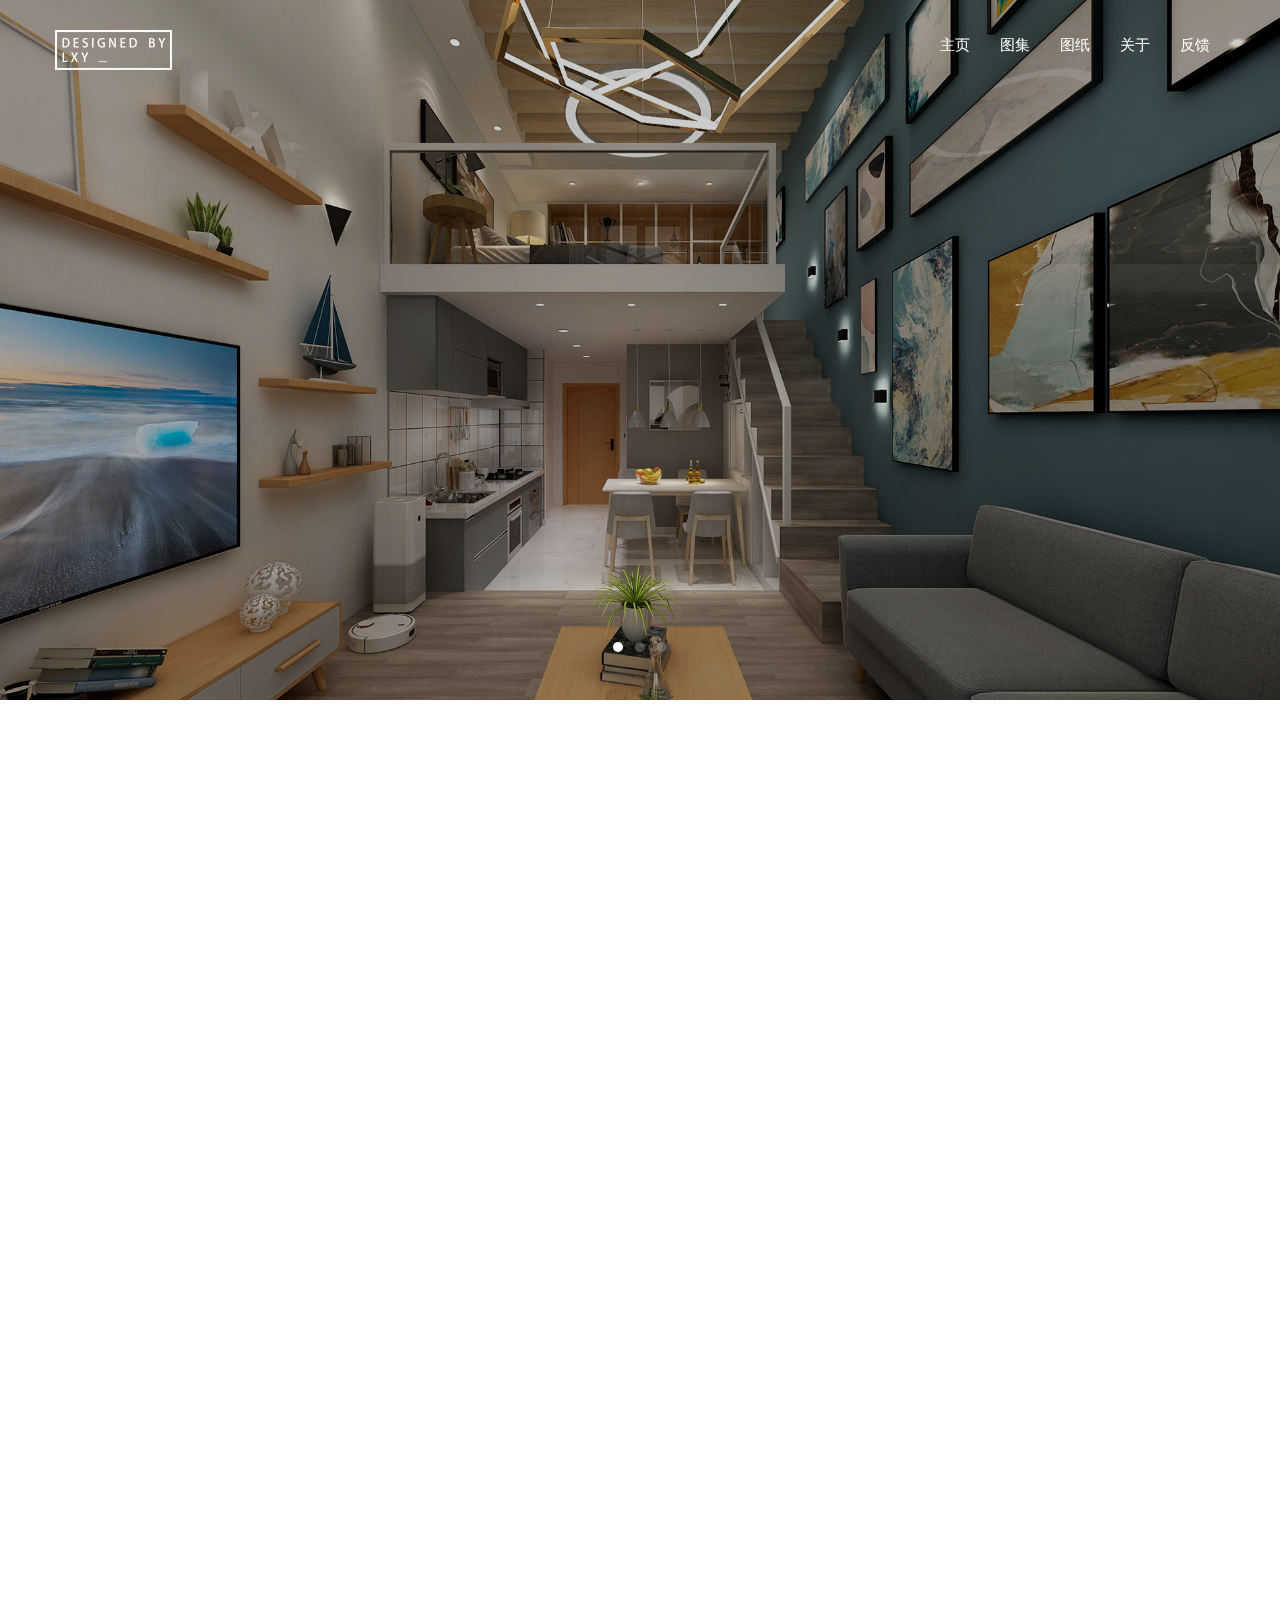
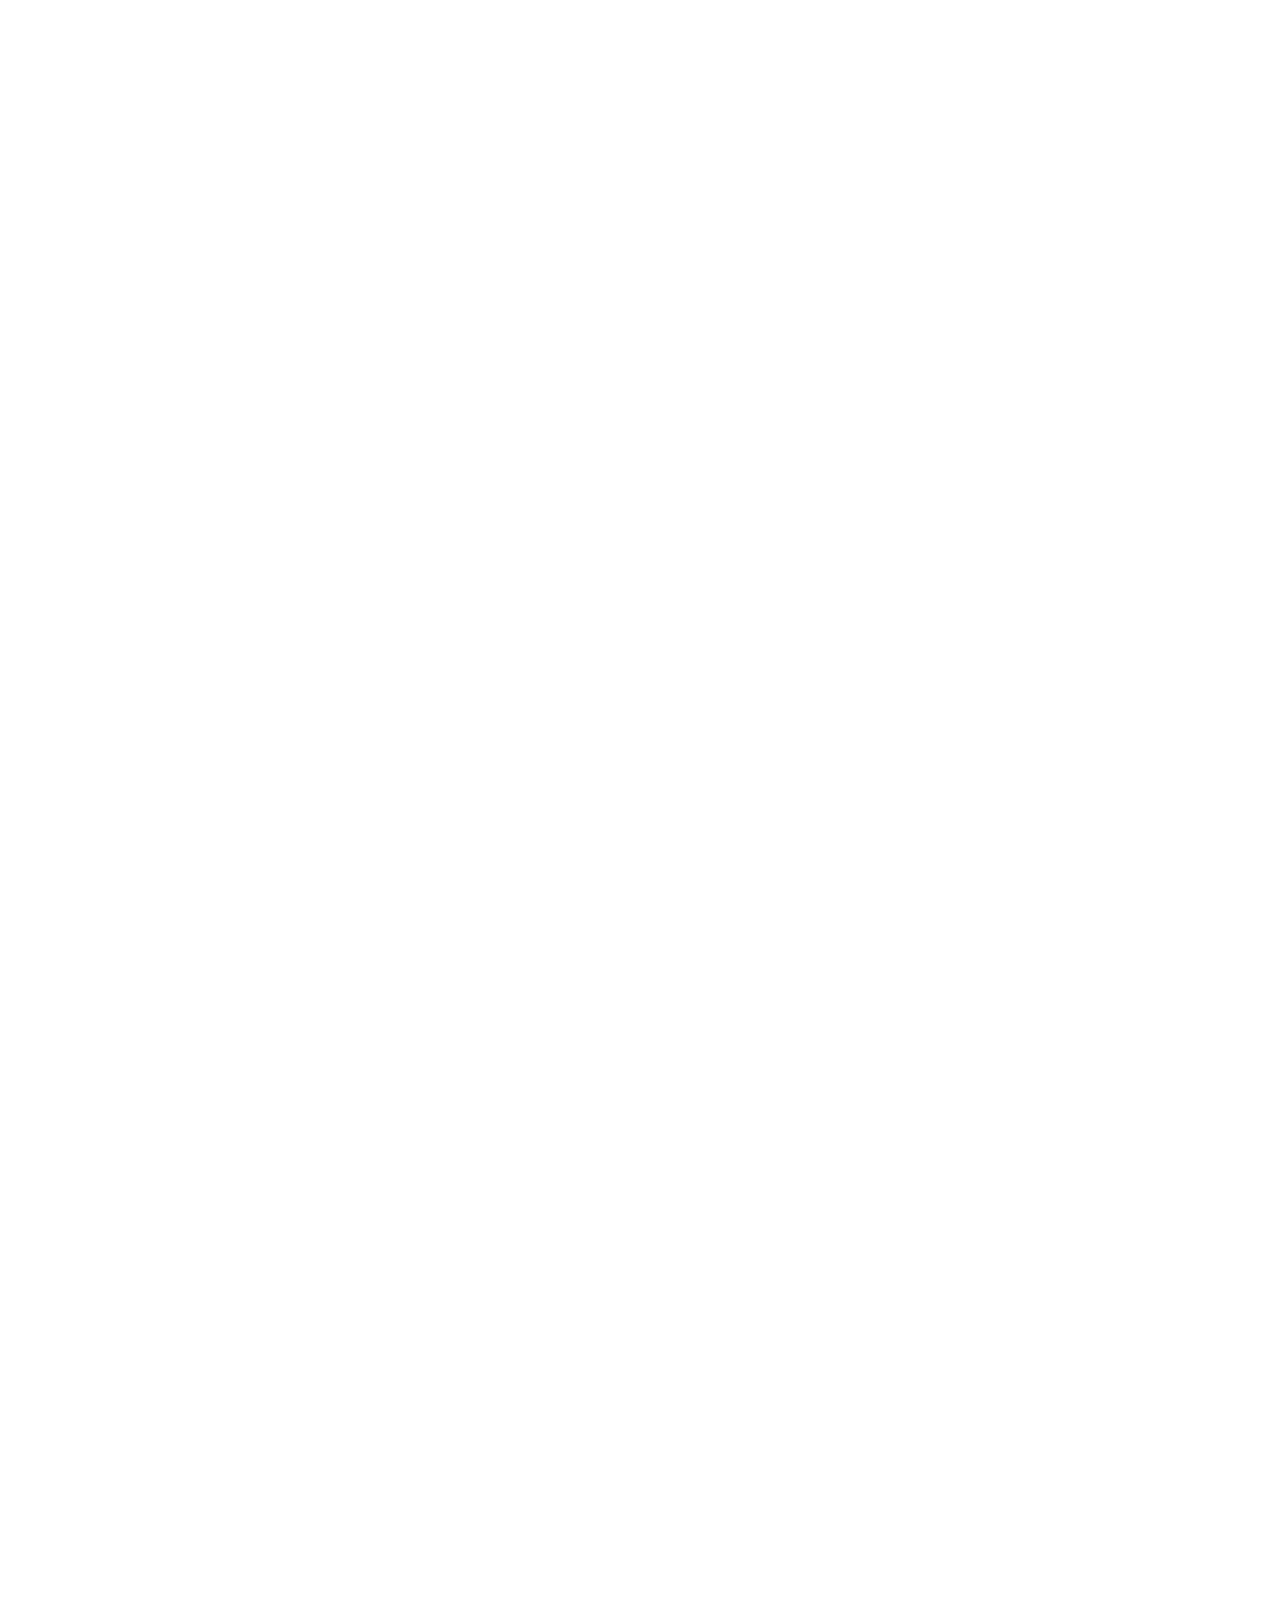
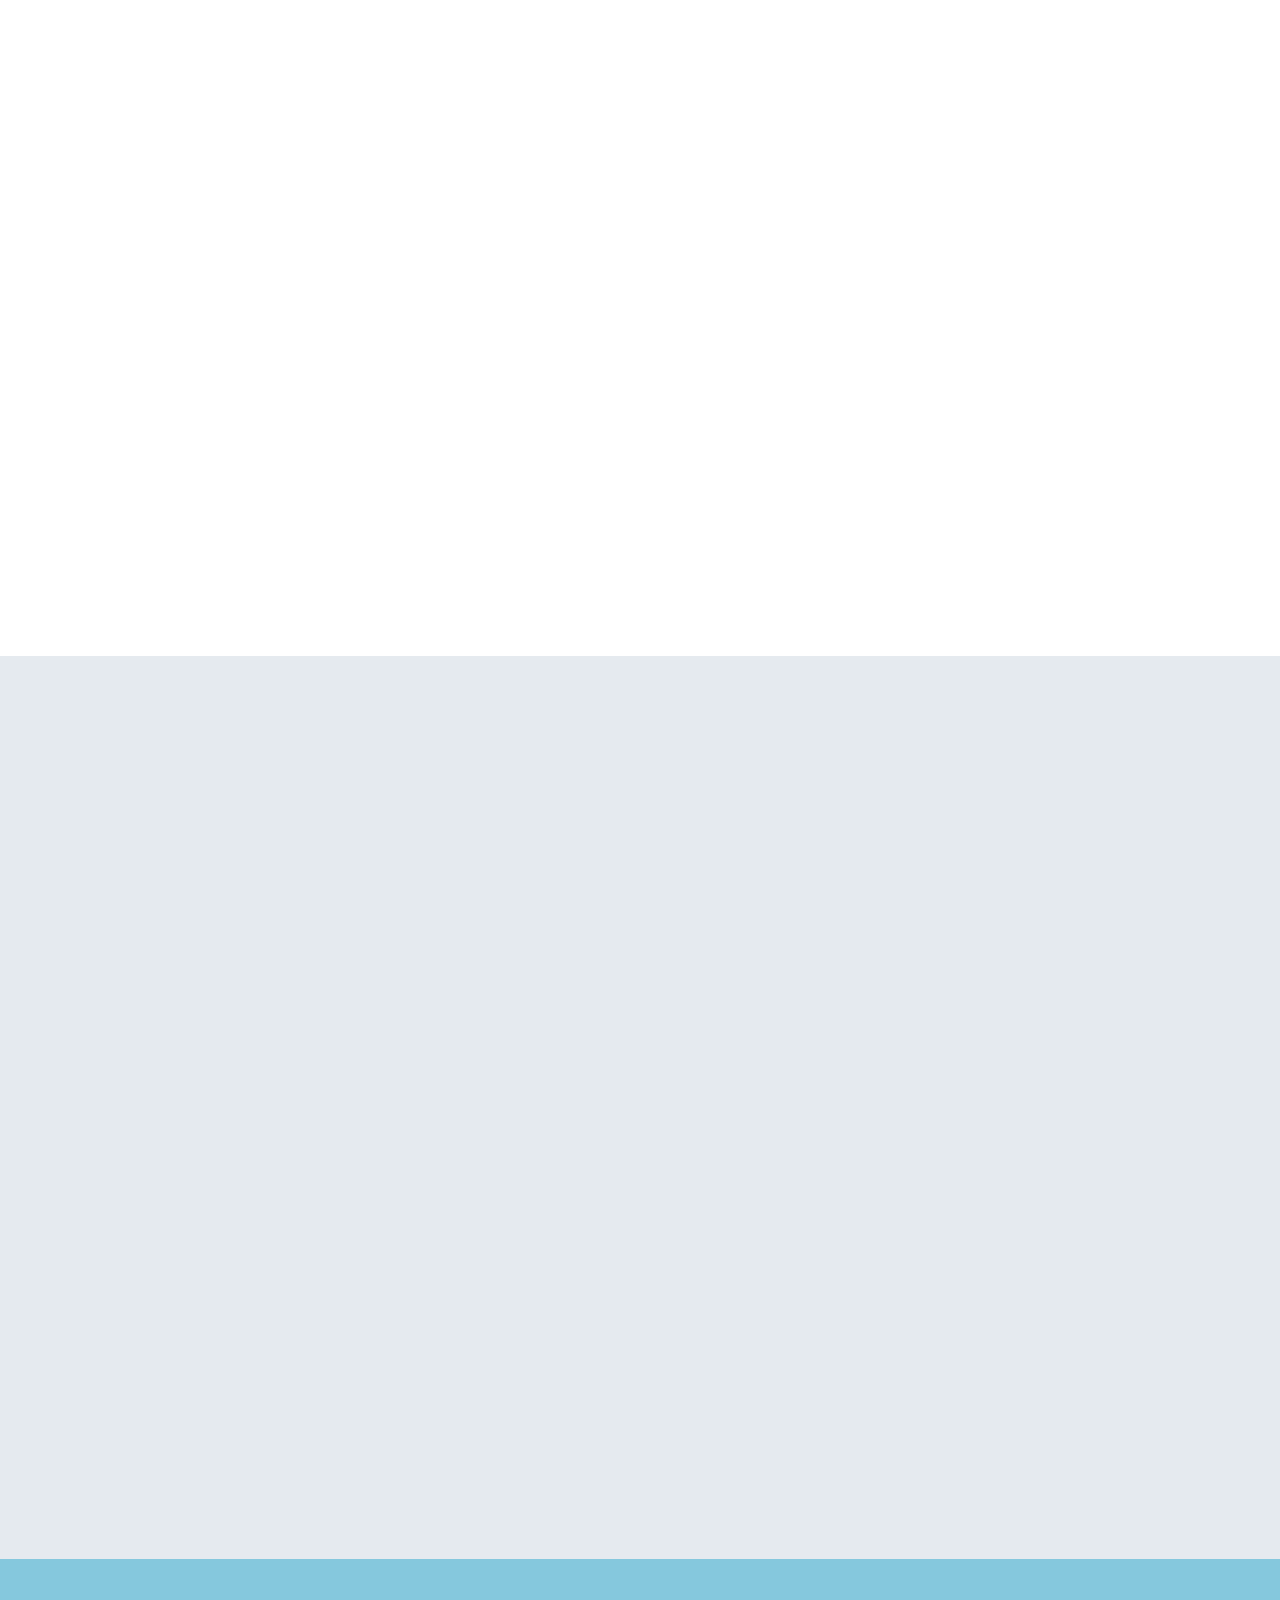
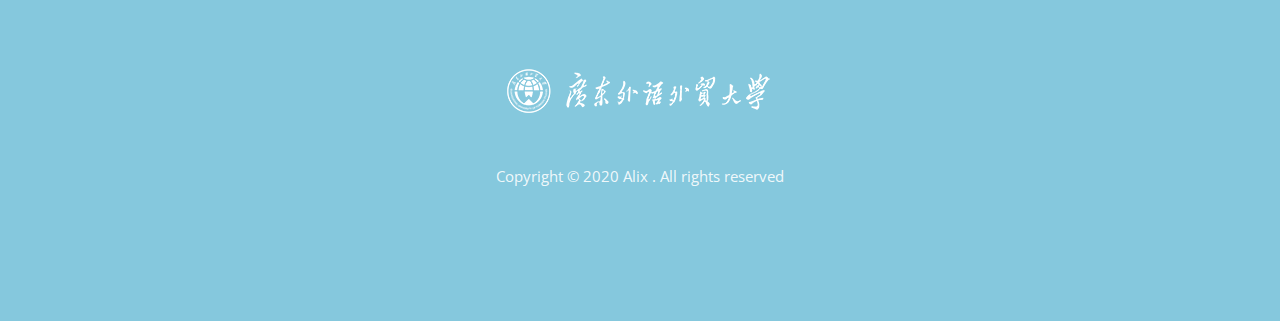
==== index.html @ 6fdb49db "update" ====
<!DOCTYPE html>
<html lang="Zh_cn">
  <head>
    <meta charset="utf-8">
	<link rel="Bookmark" type="image/x-icon" href="img/favicon.ico" />
    <link rel="icon" type="image/x-icon" href="img/favicon.ico" />
    <link rel="shortcut icon" type="image/x-icon" href="img/favicon.ico" />
    <meta name="viewport" content="width=device-width, initial-scale=1">
    <title>北欧复式loft | 2020 毕业设计</title>
    <meta name="description" content="">
    <meta name="keywords" content="">
    
    <link href="https://fonts.googleapis.com/css?family=Bellefair|Open+Sans" rel="stylesheet">
    <link rel="stylesheet" href="css/styles-merged.css">
    <link rel="stylesheet" href="css/style.min.css">

    <!--[if lt IE 9]>
      <script src="js/vendor/html5shiv.min.js"></script>
      <script src="js/vendor/respond.min.js"></script>
    <![endif]-->
  </head>
  <body>
    
    <!-- Fixed navbar -->
    
    
    <nav class="navbar navbar-default navbar-fixed-top probootstrap-navbar">
      <div class="container">
        <div class="navbar-header">
          <button type="button" class="navbar-toggle collapsed" data-toggle="collapse" data-target="#navbar-collapse" aria-expanded="false" aria-controls="navbar">
            <span class="sr-only">Toggle navigation</span>
            <span class="icon-bar"></span>
            <span class="icon-bar"></span>
            <span class="icon-bar"></span>
          </button>
          <a class="navbar-brand" href="Https://lxy.plus" title="uiCookies:Lxy">Lxy</a>
        </div>

        <div id="navbar-collapse" class="navbar-collapse collapse">
          <ul class="nav navbar-nav navbar-right">
            <li><a href="index.html">主页</a></li>
            <li><a href="gallery.html">图集</a></li>
            <li><a href="drawing.html">图纸</a></li>
		    <li><a href="about.html">关于</a></li>
            <li><a href="mailto:alpha@lxy.plus">反馈</a></li>
          </ul>
        </div>
      </div>
    </nav>

    <section class="flexslider">
      <ul class="slides">
        <li style="background-image: url(img/slider_1.jpg)" class="overlay">
          <div class="container">
            <div class="row">
              <div class="col-md-8 col-md-offset-2">
                <div class="probootstrap-slider-text text-center">
                  <h1 class="probootstrap-heading probootstrap-animate">2020 环境艺术设计<br>毕业设计作品</h1>
                </div>
              </div>
            </div>
          </div>
        </li>
        <li style="background-image: url(img/slider_2.jpg)" class="overlay">
          <div class="container">
            <div class="row">
              <div class="col-md-8 col-md-offset-2">
                <div class="probootstrap-slider-text text-center">
                  <h1 class="probootstrap-heading probootstrap-animate">2020 环境艺术设计<br>毕业设计作品</h1>
                </div>
              </div>
            </div>
          </div>
          
        </li>
        <li style="background-image: url(img/slider_3.jpg)" class="overlay">
          <div class="container">
            <div class="row">
              <div class="col-md-8 col-md-offset-2">
                <div class="probootstrap-slider-text text-center">
                  <h1 class="probootstrap-heading probootstrap-animate">2020 环境艺术设计<br>毕业设计作品</h1>
                </div>
              </div>
            </div>
          </div>
        </li>
      </ul>
    </section>
    <section class="probootstrap-section probootstrap-bg-white">
      <div class="container">
        <div class="row">
          <div class="col-md-6 probootstrap-animate">
            <h2 class="mb0">北欧复式 loft &nbsp;<a href="https://yun.kujiale.com/design/3FO4B9YA57LD/show" class="btn btn-primary">全屋漫游</a></h2>
			<p class="lead mt0">设计制图：刘学永 <br>指导老师：涂经明</p>
			<p><br>&nbsp;</p>
          </div>
          <div class="col-md-6 probootstrap-animate">
			 <p class="dt1">设计说明 / Design Instruction</p>
            <p>建筑面积：41.52 m²<br>功能分区：客厅、餐厅、厨房、卧室、阳台和客卫。
				<br>&nbsp;<br>
   本案设计为复式公寓，使用北欧现代风格，以简约实用为主。根据需求将空间合理分隔，使用现代风格的智慧照明、自动恒温恒湿的智慧家居系统。减少过多的人为操作，让住户全身心投入工作和生活中。
            </p>
          </div>
        </div>
      </div>
    </section>
    <section class="probootstrap-section probootstrap-bg-white">
      <div class="container">
        <div class="row">
          <div class="col-md-6 col-md-offset-3 text-center section-heading probootstrap-animate">
            <h2>设计概览 / Desgin Outlines</h2>
          </div>
        </div>
        <!-- END row -->
        <div class="row">
          <div class="col-md-6">
            <div class="probootstrap-service-2 probootstrap-animate">
              <div class="image">
                <div class="image-bg">
                  <img src="img/img_sm_1.jpg" alt="Free Bootstrap Template ">
                </div>
              </div>
              <div class="text">
                <h3>客厅&nbsp;<nobr class="dt2">Livingroom</nobr></h3>
                <p>北欧风格家居设计，简洁、干练，让家中呈现一种自然的舒适、干净之美。木质地板，白色墙面与原木色隔板结合恰到好处，加入绿植点缀，展现人与自然的和谐。</p>
              </div>
            </div>

            <div class="probootstrap-service-2 probootstrap-animate">
              <div class="image">
                <div class="image-bg">
                  <img src="img/img_sm_3.jpg" alt="Free Bootstrap Template ">
                </div>
              </div>
              <div class="text">
                <h3>餐厅&nbsp;<nobr class="dt2">Diningroom</nobr></h3>
                <p>灰色棉麻的原木餐椅与白色的餐桌搭配，现代与自然元素想结合，温暖的色调搭配灰色暖光吊灯。让整个餐厅温暖起来。<br>&nbsp;</p>
              </div>
            </div>

          </div>
          <div class="col-md-6">
            <div class="probootstrap-service-2 probootstrap-animate">
              <div class="image">
                <div class="image-bg">
                  <img src="img/img_sm_2.jpg" alt="Free Bootstrap Template ">
                </div>
              </div>
              <div class="text">
                <h3>卧室&nbsp;<nobr class="dt2">Bedroom</nobr></h3>
                <p>北欧风格卧室家具，完全不使用雕花、纹饰，虽然简洁，但是其设计性十分强，轻便灵活，集简约、直接、功能化于一体。原木的原始色彩和质感，营造宁静的北欧风情。</p>
              </div>
            </div>

            <div class="probootstrap-service-2 probootstrap-animate">
              <div class="image">
                <div class="image-bg">
                  <img src="img/img_sm_4.jpg" alt="Free Bootstrap Template ">
                </div>
              </div>
              <div class="text">
                <h3>卫浴&nbsp;<nobr class="dt2">Bathroom</nobr></h3>
                <p>在不到 4 m² 的面积集成卫生间和浴室且保留舒适的人机尺度下满足生活基本需求。灰色墙面和白色瓷砖让人在淋浴时让人感到放松。洗去一身疲惫轻松入睡。</p>
              </div>
            </div>

          </div>
        </div>
      </div>
    </section>

    <section class="probootstrap-section probootstrap-bg-white ">
      <div class="container">
        <div class="row">
          <div class="col-md-8 col-md-offset-2 section-heading text-center probootstrap-animate">
            <h2>设计效果 / Design Sketch</h2>
          </div>
        </div>
      </div>
      <div class="owl-carousel owl-work probootstrap-animate">
        <div class="item">
            <img src="img/work_1.jpg" alt="Free Bootstrap Template ">
        </div>
        <div class="item">
            <img src="img/work_2.jpg" alt="Free Bootstrap Template ">
        </div>
        <div class="item">
            <img src="img/work_3.jpg" alt="Free Bootstrap Template ">
        </div>
        <div class="item">
            <img src="img/work_4.jpg" alt="Free Bootstrap Template ">
        </div>  
        <div class="item">
            <img src="img/work_5.jpg" alt="Free Bootstrap Template ">
        </div>
        <div class="item">
            <img src="img/work_6.jpg" alt="Free Bootstrap Template ">
        </div>
        <div class="item">
            <img src="img/work_7.jpg" alt="Free Bootstrap Template ">
        </div>
      </div>
    </section>      
    
    <section class="probootstrap-section probootstrap-bg-white">
      <div class="container">
        <div class="row">
          <div class="col-md-6 probootstrap-animate">
            <h2 class="mb0">主要研究内容</h2>
            <p class="lead mt0">Research Contents</p>
          </div>
          <div class="col-md-6 probootstrap-animate">
            <p>1.	北欧风格风格的特点，以及家居搭配的效果表现。<br>
               2.	莫兰迪色系墙面的搭配效果。<br>
               3.	智慧家居的布置和设计。<br>
               4.	整体灯光布置（照明设计）。<br>
               5.	全屋电路的设计和布置。<br>
               6.	智慧家居场景设计（回家、离家、起床、睡觉、看电视等场景设计）

            </p>
          </div>
        </div>
      </div>
    </section>
	  
    <section class="probootstrap-section probootstrap-bg-white">
      <div class="container">
        <div class="row">
          <div class="col-md-6 probootstrap-animate">
            <h2 class="mb0">设计思路及方案</h2>
            <p class="lead mt0">Project Design</p>
          </div>
          <div class="col-md-6 probootstrap-animate">
            <p>
				1.	北欧风格以简约闻名于世，了解北欧风简洁、自然、人性化的特点，取其精髓。<br>
				2.	研究莫兰迪色系各种颜色跟北欧家居搭配效果。<br>
				3.	以路由器和智慧家庭网关为中心，使用WiFi、蓝牙、Zigbee为无线解决方案，为传感器提供通讯和设备间信息传达。研究设备安装位置和预设效果：例如烟雾报警器在房顶安装的位置和探测效果的关系；温湿度计、人体传感器、光照传感器监测范围等；包括空气检测仪监测的内容(PM2.5、TVOC、甲醛和二氧化碳浓度等数据)；及其他智慧家居配件摆放和安装位置等。<br>
				4.	研究不同场景使用的灯光色温、亮度等照明效果，以及灯具的选用。<br>
				5.	电路布置为重中之重，研究设备和电气摆放位置来设定电路，尽可能将多余的线条隐藏，使室内整体简洁。<br>
				6.	研究智慧家居的场景设定：回家时打开的灯光、窗帘、设备等；离家时关掉所有设备和灯，并打开报警器识别是否有入侵者；在设定时间段起床时是否打开热水器和窗帘…以及睡觉时需要操作的设备灯；看电视等场景的灯光调配等。

             </p>
          </div>
        </div>
      </div>
    </section>

    <section class="probootstrap-section">
      <div class="container">
        <div class="row">
          <div class="col-md-6 col-md-offset-3 text-center section-heading probootstrap-animate">
            <h2>智能家居 / Smart Home System</h2>
            <p class="lead">随着5G时代的到来，城市生活万物互联。<br>大数据、人工智能触手可及，智能家居也成为生活的一部分。</p>
          </div>
        </div>
        <div class="row">
          <div class="col-md-6">
            <div class="service left-icon probootstrap-animate">
              <div class="icon"><i class="icon-mobile3"></i></div>
              <div class="text">
                <h3>多端控制</h3>
                <p>手机 / 平板为控制中枢，查看设备状态和环境数据。<br>&nbsp;<br>&nbsp;</p>
              </div>  
            </div>
            <div class="service left-icon probootstrap-animate">
              <div class="icon"><i class="icon-linegraph"></i></div>
              <div class="text">
                <h3>数据可视化</h3>
                <p>可通过手机等终端设备查看实时 / 历史环境数据图表。<br>
					根据数据分析环境状态给予实时解决方案。<br>
					包括：温度、湿度、空气质量等。</p>
              </div>
            </div>
            <div class="service left-icon probootstrap-animate">
              <div class="icon"><i class="icon-gears"></i></div>
              <div class="text">
                <h3>自动化</h3>
                <p>通过传感器识别当前状态完成特定操作。<br>&nbsp;<br>&nbsp;</p>
              </div>
            </div>
          </div>
          <div class="col-md-6">
            <div class="service left-icon probootstrap-animate">
              <div class="icon"><i class="icon-lightbulb"></i></div>
              <div class="text">
                <h3>智慧照明</h3>
                <p>根据红外&光照传感器识别人体活动状态和光照数据，操控灯具开关。例如检测范围内有人移动即开灯，离开后关灯达到省电效果，也可根据时间和光照数据变换改变灯具亮度 / 色温。</p>
              </div>  
            </div>
            
            <div class="service left-icon probootstrap-animate">
              <div class="icon"><i class="icon-shield3"></i></div>
              <div class="text">
                <h3>安防系统</h3>
                <p>通过多传感器与网关互联实时监测室内状态是否异常。
					<br>当传感器被触发后上报终端系统并发出警报，保障财产安全。<br>&nbsp;</p>
              </div>
            </div>
            
            <div class="service left-icon probootstrap-animate">
              <div class="icon"><i class="icon-puzzle"></i></div>
              <div class="text">
                <h3>语音识别</h3>
                <p>识别语音指令进行设备控制操作，及环境状态异常时播报提醒。<br>&nbsp;<br>&nbsp;</p>
              </div>
            </div>

          </div>
        </div>
        <!-- END row -->
      </div>
    </section>
    
 
    <footer class="probootstrap-footer">
      <div class="container">
        <div class="row">
          <div class="col-md-12 text-center">
              <ul class="probootstrap-footer-social">
              <img src="img/edu.png">
			  <br>&nbsp;
              </ul>
          </div>
        </div>
        <!-- END row -->
        <div class="row">
          <div class="col-md-12 copyright text-center">
            <p>Copyright &copy; 2020 Alix . All rights reserved</p>
          </div>
        </div>
      </div>
    </footer>
    

    <script src="js/scripts.min.js"></script>
    <script src="js/custom.min.js"></script>

  </body>
</html>
---- css/style.min.css ----
@font-face{font-family:icomoon;src:url(../fonts/icomoon/icomoon.eot?1z9v6x);src:url(../fonts/icomoon/icomoon.eot?1z9v6x#iefix) format("embedded-opentype"),url(../fonts/icomoon/icomoon.ttf?1z9v6x) format("truetype"),url(../fonts/icomoon/icomoon.woff?1z9v6x) format("woff"),url(../fonts/icomoon/icomoon.svg?1z9v6x#icomoon) format("svg");font-weight:400;font-style:normal}html{overflow-x:hidden}body{background:#e5eaef;color:#8b8e94;line-height:28px;font-size:15px;font-family:"Open Sans",Arial,sans-serif}h1,h2,h3,h4,h5,h6{color:#181920;line-height:1.5;font-family:Bellefair,serif}h1{font-size:46px}h2,h4{font-size:36px}h3{font-size:28px}h5,h6{font-size:14px}ol,p,ul{margin-bottom:30px}a{-webkit-transition:.3s all;transition:.3s all;color:#85C8DD}a:active,a:focus,a:hover{color:#71bfd7;text-decoration:none}.flexslider .probootstrap-heading,.hero-text-heading,.probootstrap-hero h1{font-size:52px;font-weight:300;margin-bottom:10px;margin-top:0;line-height:64px;color:#fff}@media screen and (max-width:768px){.flexslider .probootstrap-heading,.hero-text-heading,.probootstrap-hero h1{font-size:40px;line-height:1.5}}.probootstrap-navbar .dropdown-submenu>a:before,.probootstrap-navbar .dropdown>a:before{font-weight:400;line-height:1;font-family:icomoon;speak:none;font-style:normal;font-variant:normal;-webkit-font-smoothing:antialiased;-moz-osx-font-smoothing:grayscale}@media screen and (max-width:480px){.flexslider .probootstrap-heading,.hero-text-heading,.probootstrap-hero h1{font-size:30px}}.flexslider .probootstrap-subheading,.hero-text-subheading,.probootstrap-hero p{font-size:16px;color:rgba(255,255,255,.9)}.flexslider .probootstrap-subheading:last-child,.hero-text-subheading:last-child,.probootstrap-hero p:last-child{margin-bottom:0}.probootstrap-navbar{border:none;-webkit-box-shadow:none;box-shadow:none;border-radius:0;margin-bottom:0;background:0 0;-webkit-transition:.3s all;transition:.3s all}@media screen and (max-width:768px){.probootstrap-navbar{background:#fff;-webkit-box-shadow:0 2px 10px 0 rgba(0,0,0,.1);box-shadow:0 2px 10px 0 rgba(0,0,0,.1)}}.probootstrap-navbar .navbar-toggle:focus,.probootstrap-navbar .navbar-toggle:hover{background-color:transparent}.probootstrap-navbar .navbar-toggle{border:none}.probootstrap-navbar .navbar-toggle span.icon-bar{-webkit-transition:all .15s;transition:all .15s}.probootstrap-navbar .navbar-toggle span:nth-child(2){-webkit-transform:rotate(45deg);transform:rotate(45deg);-webkit-transform-origin:10% 10%;transform-origin:10% 10%}.probootstrap-navbar .navbar-toggle span:nth-child(3){opacity:0}.probootstrap-navbar .navbar-toggle span:nth-child(4){-webkit-transform:rotate(-45deg);transform:rotate(-45deg);-webkit-transform-origin:10% 90%;transform-origin:10% 90%}.probootstrap-navbar .navbar-toggle.collapsed span:nth-child(2),.probootstrap-navbar .navbar-toggle.collapsed span:nth-child(4){-webkit-transform:rotate(0);transform:rotate(0)}.probootstrap-navbar .navbar-toggle.collapsed span:nth-child(3){opacity:1}.probootstrap-navbar .navbar-brand,.probootstrap-navbar .navbar-nav>li>a,.probootstrap-navbar .parent-nav-link-padding{margin-left:15px;margin-right:15px;padding:34px 0}.probootstrap-navbar .dropdown-header{color:rgba(255,255,255,.2);padding-left:10px;text-transform:uppercase}.probootstrap-navbar .dropdown>a{padding-right:10px!important;position:relative;display:block}@media screen and (max-width:480px){.probootstrap-navbar .dropdown>a{display:block;padding-right:0}}.probootstrap-navbar .dropdown>a:before{text-transform:none;position:absolute;top:50%;right:0;margin-right:-10px;margin-top:-11px;content:"\e924";font-size:20px;color:rgba(255,255,255,.5);-webkit-transition:.3s all;transition:.3s all}@media screen and (max-width:768px){.probootstrap-navbar .navbar-brand,.probootstrap-navbar .navbar-nav>li>a,.probootstrap-navbar .parent-nav-link-padding{padding-top:15px!important;padding-bottom:15px!important}.probootstrap-navbar .dropdown>a:before{color:rgba(0,0,0,.2)}}.probootstrap-navbar .dropdown>a:hover:before{-webkit-transform:rotate(180deg);transform:rotate(180deg)}.probootstrap-navbar .dropdown.open>a,.probootstrap-navbar .dropdown:active>a,.probootstrap-navbar .dropdown:focus>a,.probootstrap-navbar .dropdown:hover>a{-webkit-transition:.3s all;transition:.3s all}.probootstrap-navbar .dropdown.open>a:before,.probootstrap-navbar .dropdown:active>a:before,.probootstrap-navbar .dropdown:focus>a:before,.probootstrap-navbar .dropdown:hover>a:before{-webkit-transform:rotate(180deg);transform:rotate(180deg)}.probootstrap-navbar .dropdown>.dropdown-menu>li a{padding:10px;color:rgba(255,255,255,.8)}.probootstrap-navbar .dropdown>.dropdown-menu>li a:hover,.probootstrap-navbar .dropdown>.dropdown-menu>li.open>a,.probootstrap-navbar .dropdown>.dropdown-menu>li:active>a,.probootstrap-navbar .dropdown>.dropdown-menu>li:focus>a,.probootstrap-navbar .dropdown>.dropdown-menu>li:hover>a{color:#85C8DD;background:#fff;border-top:none}.probootstrap-navbar .dropdown>.dropdown-menu>li.dropdown-submenu.open>a,.probootstrap-navbar .dropdown>.dropdown-menu>li.dropdown-submenu:active>a,.probootstrap-navbar .dropdown>.dropdown-menu>li.dropdown-submenu:focus>a,.probootstrap-navbar .dropdown>.dropdown-menu>li.dropdown-submenu:hover>a{border-top:none}.probootstrap-navbar .dropdown>.dropdown-menu>li.dropdown-submenu.open>a:before,.probootstrap-navbar .dropdown>.dropdown-menu>li.dropdown-submenu:active>a:before,.probootstrap-navbar .dropdown>.dropdown-menu>li.dropdown-submenu:focus>a:before,.probootstrap-navbar .dropdown>.dropdown-menu>li.dropdown-submenu:hover>a:before{color:#000}.probootstrap-navbar .dropdown>.dropdown-menu>li.active>a{color:#fff}.probootstrap-navbar .navbar-right .dropdown-menu{right:auto}.probootstrap-navbar .dropdown-menu{border:none;background:#85C8DD;border-radius:0;-webkit-box-shadow:0 0 7px 0 rgba(0,0,0,.15);box-shadow:0 0 7px 0 rgba(0,0,0,.15);min-width:200px;white-space:normal;word-wrap:break-word}.probootstrap-navbar .dropdown-menu a{white-space:normal}@media screen and (max-width:768px){.probootstrap-navbar .dropdown-menu{width:100%;padding:10px 15px}.probootstrap-navbar .dropdown-menu a{color:#fff}}.probootstrap-navbar .navbar-brand{padding-top:0!important;padding-bottom:0!important;font-size:30px;text-transform:uppercase;background:url(../img/logo.png) left top no-repeat;top:30px;position:relative;width:117px;height:40px;text-indent:-999999px;-webkit-transition:.2s all;transition:.2s all}@media screen and (max-width:768px){.probootstrap-navbar .navbar-brand{top:5px!important;background-position:left 100%}}@media screen and (max-width:480px){.probootstrap-navbar .navbar-brand{top:6px!important}}@media only screen and (-webkit-min-device-pixel-ratio:2),only screen and (min--moz-device-pixel-ratio:2),only screen and (min-device-pixel-ratio:2),only screen and (min-resolution:192dpi),only screen and (min-resolution:2dppx){.probootstrap-navbar .navbar-brand{position:relative;width:117px;height:40px;background:url(../img/logo@2x.png) left 100% no-repeat;background-size:cover}}.probootstrap-navbar .navbar-nav .dropdown li.active>a,.probootstrap-navbar .navbar-nav>li.active>a:active,.probootstrap-navbar .navbar-nav>li.active>a:focus,.probootstrap-navbar .navbar-nav>li.active>a:hover,.probootstrap-navbar .navbar-nav>li.open>a,.probootstrap-navbar .navbar-nav>li.open>a:focus,.probootstrap-navbar .navbar-nav>li.open>a:hover{background:0 0}.probootstrap-navbar .navbar-nav>li>a{color:#fff;font-size:15px;position:relative}@media screen and (max-width:768px){.probootstrap-navbar .navbar-nav>li>a{padding-top:8px;padding-bottom:8px;color:rgba(0,0,0,.7)}}.probootstrap-navbar .navbar-nav>li>a:active,.probootstrap-navbar .navbar-nav>li>a:focus,.probootstrap-navbar .navbar-nav>li>a:hover{color:rgba(255,255,255,.7)}.probootstrap-navbar .navbar-nav>li.active>a{background:0 0;color:#fff!important}.probootstrap-navbar .navbar-nav>li>.dropdown-menu:before{border:1px solid #85C8DD;content:"";position:absolute;top:-20px;left:40px;border-color:rgba(133,200,221,0);border-bottom-color:#85C8DD;border-width:10px;margin-left:-10px}@media screen and (max-width:768px){.probootstrap-navbar .navbar-nav>li.active>a{color:rgba(0,0,0,.7)!important}.probootstrap-navbar .navbar-nav>li>.dropdown-menu:before{display:none}}.probootstrap-navbar .dropdown-submenu{position:relative}.probootstrap-navbar .dropdown-submenu .dropdown-menu{top:0;left:100%;margin-top:-1px}.probootstrap-navbar .dropdown-submenu>a{display:block}.probootstrap-navbar .dropdown-submenu>a:before{text-transform:none;position:absolute;top:50%;right:0;margin-right:10px;margin-top:-11px;content:"\e926";font-size:20px;color:rgba(255,255,255,.5);-webkit-transition:.3s all;transition:.3s all}@media screen and (max-width:768px){.probootstrap-navbar .dropdown-submenu>a:before{color:rgba(0,0,0,.2)}}.probootstrap-navbar .dropdown-submenu>a:hover:before{color:rgba(0,0,0,.3);-webkit-transform:rotate(180deg);transform:rotate(180deg)}.probootstrap-navbar.scrolled{background:#fff;-webkit-box-shadow:0 1px 3px 0 rgba(0,0,0,.09);box-shadow:0 1px 3px 0 rgba(0,0,0,.09)}.probootstrap-navbar.scrolled .navbar-brand,.probootstrap-navbar.scrolled .navbar-nav>li>a,.probootstrap-navbar.scrolled .parent-nav-link-padding{padding-top:20px;padding-bottom:20px}.probootstrap-navbar.scrolled .navbar-brand{top:10px;background-position:left 100%}.probootstrap-navbar.scrolled .dropdown>a:before{color:rgba(0,0,0,.4)}.probootstrap-navbar.scrolled .navbar-nav>li>a{color:rgba(0,0,0,.7)}.probootstrap-navbar.scrolled .navbar-nav>li>a:hover{color:rgba(0,0,0,.7)!important}.probootstrap-navbar.scrolled .navbar-nav>li.active>a{color:#000!important}.container-fluid .navbar-brand{margin-left:15px}.container-fluid .dropdown-submenu{position:relative}.container-fluid .dropdown-submenu .dropdown-menu{top:0;left:auto;right:100%;margin-top:-1px}.probootstrap-hero{background-size:cover;background-position:center center}.probootstrap-hero>.overlay{position:absolute;top:0;left:0;right:0;bottom:0;background:rgba(0,0,0,.3);z-index:1}.probootstrap-hero>.container{position:relative;z-index:2}.probootstrap-hero .probootstrap-hero-text{padding-top:200px;padding-bottom:200px}@media screen and (max-width:768px){.probootstrap-navbar.scrolled .navbar-nav>li.active>a{color:#000!important}.probootstrap-hero .probootstrap-hero-text{padding-top:50px;padding-bottom:50px}}.probootstrap-hero.probootstrap-sm-hero .probootstrap-hero-text{padding-top:150px;padding-bottom:150px}@media screen and (max-width:768px){.probootstrap-hero.probootstrap-sm-hero .probootstrap-hero-text{padding-top:50px;padding-bottom:50px}}.probootstrap-hero.probootstrap-xs-hero .probootstrap-hero-text{padding-top:90px;padding-bottom:90px}@media screen and (max-width:768px){.probootstrap-hero.probootstrap-xs-hero .probootstrap-hero-text{padding-top:50px;padding-bottom:50px}}.probootstrap-hero .btn{position:relative;font-size:18px;width:200px}@media screen and (max-width:480px){.container-fluid .dropdown-submenu:hover>.dropdown-menu,.probootstrap-navbar .dropdown-submenu:hover>.dropdown-menu{display:block}.probootstrap-hero .btn{width:100%;margin-bottom:10px}}.probootstrap-hero .btn.btn-primary{text-transform:uppercase;padding:15px 20px}.probootstrap-hero.probootstrap-hero-colored{background:#85C8DD}.probootstrap-hero.probootstrap-hero-colored h1{color:#fff}.probootstrap-hero.probootstrap-hero-colored p{color:rgba(255,255,255,.8)}.probootstrap-feature-showcase{margin-top:100px;position:relative}.probootstrap-home-showcase-wrap{width:100%}.probootstrap-home-showcase-wrap .probootstrap-home-showcase-inner{-webkit-box-shadow:0 0 40px 0 rgba(0,0,0,.08);box-shadow:0 0 40px 0 rgba(0,0,0,.08);z-index:1;height:500px;overflow:hidden;width:100%;position:relative}@media screen and (max-width:768px){.probootstrap-feature-showcase{margin-top:0}.probootstrap-home-showcase-wrap .probootstrap-home-showcase-inner{height:100%}}.probootstrap-home-showcase-wrap .probootstrap-home-showcase-inner .probootstrap-chrome{background:#dddde0;padding:15px;border-radius:5px 5px 0 0;position:relative}.probootstrap-home-showcase-wrap .probootstrap-home-showcase-inner .probootstrap-chrome>div{position:absolute;left:10px;top:50%;margin-top:-3px}.probootstrap-home-showcase-wrap .probootstrap-home-showcase-inner .probootstrap-chrome>div>span{width:5px;height:5px;display:block;float:left;margin-right:4px;background:#898991;border-radius:50%}@media screen and (max-width:768px){.probootstrap-home-showcase-wrap .probootstrap-image-showcase{height:400px}}@media screen and (max-width:480px){.probootstrap-home-showcase-wrap .probootstrap-image-showcase{height:200px}.probootstrap-cta h2{text-align:center}}.probootstrap-home-showcase-wrap .probootstrap-image-showcase>ul{padding:0;margin:0;position:relative}.probootstrap-home-showcase-wrap .probootstrap-image-showcase>ul>li{padding:0;margin:0;list-style:none;position:absolute;top:0;bottom:0;height:100%;width:100%;opacity:0;visibility:hidden;-webkit-transition:.3s all;transition:.3s all}.probootstrap-home-showcase-wrap .probootstrap-image-showcase>ul>li img{max-width:100%}.probootstrap-home-showcase-wrap .probootstrap-image-showcase>ul>li.active{opacity:1;visibility:visible}.probootstrap-showcase-nav{margin-top:30px}.probootstrap-showcase-nav ul{padding:0;margin:0}.probootstrap-showcase-nav ul li{margin:0 0 15px;padding:0 0 0 20px;list-style:none}.probootstrap-showcase-nav ul li>a{color:rgba(0,0,0,.5);margin-bottom:10px;font-weight:700;text-transform:uppercase}.probootstrap-showcase-nav ul li p{display:none}.probootstrap-showcase-nav ul li.active{padding:20px;background:#fff;border-radius:4px;-webkit-box-shadow:0 0 40px 0 rgba(0,0,0,.08);box-shadow:0 0 40px 0 rgba(0,0,0,.08)}.probootstrap-showcase-nav ul li.active>a{color:#85C8DD;padding-left:0;display:block}.probootstrap-showcase-nav ul li.active p{display:block;font-size:13px;line-height:20px;margin-bottom:0}.btn{border:none;border-radius:30px;text-transform:uppercase;padding-left:30px;padding-right:30px}.btn:active{-webkit-transition:.2s all;transition:.2s all;-webkit-transform:scale(.95);transform:scale(.95);-webkit-box-shadow:none;box-shadow:none}.btn.btn-lg{font-size:14px;line-height:1.5}.btn.btn-primary{border:1px solid #85C8DD;background:#85C8DD;color:#fff}.btn.btn-primary:active,.btn.btn-primary:focus,.btn.btn-primary:hover{background:#8dccdf}.btn.btn-primary:active,.btn.btn-primary:focus{outline:0;border:1px solid #85C8DD}.btn.btn-ghost{background:0 0;border:1px solid #85C8DD;color:#85C8DD}.btn.btn-ghost:hover{background:#85C8DD;color:#fff}.btn.btn-ghost:active,.btn.btn-ghost:focus{outline:0;background:0 0;color:#85C8DD;border:1px solid #85C8DD}.probootstrap-section{padding:7em 0}.probootstrap-section.probootstrap-border-top{border-top:1px solid rgba(0,0,0,.1)}.probootstrap-section.probootstrap-border-bottom{border-bottom:1px solid rgba(0,0,0,.1)}.probootstrap-section>.container.probootstrap-border-top{padding-top:50px;border-top:1px solid rgba(0,0,0,.1)}.probootstrap-section.probootstrap-bg-white{background:#fff}.probootstrap-zindex-above-showcase{position:relative;z-index:4}.section-heading{margin-bottom:50px}.section-heading h2{line-height:40px;font-size:40px;font-weight:300}@media screen and (max-width:768px){.probootstrap-section{padding:3em 0}.section-heading h2{font-size:24px;line-height:24px}.section-heading p{font-size:16px}}.lead{font-size:18px;line-height:32px}.probootstrap-cta{padding:3em 0;background:#85C8DD;color:#fff}.probootstrap-cta h2{margin:18px 0 0;padding:0;color:#fff;float:left;line-height:1.5}@media screen and (max-width:768px){.probootstrap-cta h2{float:none;width:100%;margin:0 0 30px}}.probootstrap-cta .btn{float:right;margin-top:10px}@media screen and (max-width:768px){.probootstrap-cta .btn{float:none;width:100%;margin-top:0}}.probootstrap-cta .btn.btn-ghost{width:200px;border:1px solid #fff;color:#fff}@media screen and (max-width:480px){.probootstrap-cta .btn.btn-ghost{width:100%}}.probootstrap-cta .btn.btn-ghost:hover{background:#fff;color:#85C8DD}.probootstrap-footer{padding:7em 0;background:#85C8DD;color:rgba(255,255,255,.9)}.probootstrap-footer a{color:rgba(255,255,255,.6)}.probootstrap-footer a:hover{color:#fff}.probootstrap-footer .copyright{margin-top:20px}@media screen and (max-width:768px){.probootstrap-footer{padding:3em 0}.probootstrap-footer .copyright{margin-top:0}}.probootstrap-footer .copyright p{line-height:20px}.probootstrap-footer .copyright p .icon{position:relative;top:2px}.probootstrap-footer .probootstrap-footer-widget{float:left;width:100%;margin-bottom:30px}.probootstrap-footer .probootstrap-footer-widget h3{color:#fff;font-size:24px;font-weight:300}.probootstrap-footer .probootstrap-footer-widget ul{margin:0;padding:0}.probootstrap-footer .probootstrap-footer-widget ul li{margin:0;padding:0;list-style:none}.service{margin-bottom:30px;float:left;width:100%;padding:40px;border:1px solid rgba(0,0,0,.1)}.service .icon{display:block;margin-bottom:30px}.service .icon i{font-size:40px;color:#85C8DD}.service h3{font-size:26px;margin-bottom:20px}.service p{font-size:15px}.service.left-icon{padding:0;border:none;margin-bottom:20px!important}.service.left-icon .icon,.service.left-icon .text{display:table-cell;vertical-align:top}.service.left-icon .icon{width:70px;position:relative;top:20px}.service.left-icon .icon i{font-size:40px}.service.left-icon .text{display:table-cell}.service.left-icon h3{font-size:26px;margin-bottom:0}.service.left-icon p{font-size:14px}.service.left-icon p:last-child{margin-bottom:0}.service.hover_service{-webkit-transition:.3s all;transition:.3s all}.service.hover_service:focus,.service.hover_service:hover{-webkit-box-shadow:0 2px 20px 0 rgba(0,0,0,.1);box-shadow:0 2px 20px 0 rgba(0,0,0,.1);border:1px solid transparent}.probootstrap-service-2{display:-webkit-box;display:-ms-flexbox;display:flex;-ms-flex-wrap:wrap;flex-wrap:wrap;-webkit-box-shadow:0 1px 5px 0 rgba(0,0,0,.1);box-shadow:0 1px 5px 0 rgba(0,0,0,.1);margin-bottom:40px}.probootstrap-service-2 .image{width:40%;overflow:hidden;position:relative}.probootstrap-service-2 .text{width:60%;padding:20px}@media screen and (max-width:480px){.probootstrap-service-2 .image,.probootstrap-service-2 .text{
    width: 100%;
    color: #BFC0C1;
}.probootstrap-service-2 .image{width:100%;height:200px}}.probootstrap-service-2 .image .image-bg{position:absolute;left:50%;top:50%;-webkit-transform:translateY(-50%) translateX(-50%);transform:translateY(-50%) translateX(-50%)}.probootstrap-service-2 .image .image-bg img{min-width:100%;min-height:100%}.probootstrap-service-2 .text h3{margin:0}.probootstrap-service-2 .text p:last-child{margin-bottom:0}.probootstrap-gallery{width:100%;float:left}.probootstrap-gallery figure{display:block;width:32%;margin-right:2%;float:left;margin-bottom:20px}.probootstrap-gallery figure:nth-of-type(3n+3){margin-right:0}.probootstrap-gallery figure figcaption{display:none}.probootstrap-gallery img{width:100%;height:auto}.probootstrap-gallery.four-col figure{width:23.5%;margin-right:2%;float:left}.probootstrap-gallery.four-col figure:nth-of-type(4n+4){margin-right:0}.probootstrap-gallery.three-col figure{width:32%;margin-right:2%;float:left}.probootstrap-gallery.three-col figure:nth-of-type(3n+3){margin-right:0}.probootstrap-gallery.two-col figure{width:49%;margin-right:2%;float:left}.probootstrap-gallery.two-col figure:nth-of-type(2n+2){margin-right:0}.grid-item{float:left}.gutter-sizer{width:2%}.isotope .isotope-item{-webkit-transition-duration:.6s;transition-duration:.6s;-webkit-transition-property:-webkit-transform,opacity;-webkit-transition-property:opacity,-webkit-transform;transition-property:opacity,-webkit-transform;transition-property:transform,opacity;transition-property:transform,opacity,-webkit-transform}.grid-item,.grid-sizer{margin-bottom:0}.grid-item img,.grid-sizer img{max-width:100%;margin-bottom:0;transition:all .3s ease-in-out;-moz-transition:all .3s ease-in-out;-webkit-transition:all .3s ease-in-out}.two-cols .grid-item,.two-cols .grid-sizer{width:49%}@media screen and (max-width:768px){.two-cols .grid-item,.two-cols .grid-sizer{width:49%}}@media screen and (max-width:768px) and (max-width:992px){.two-cols .grid-item img,.two-cols .grid-sizer img{margin-bottom:10px}}@media screen and (max-width:768px) and (max-width:768px){.two-cols .grid-item img,.two-cols .grid-sizer img{margin-bottom:10px}}@media screen and (max-width:480px){.two-cols .grid-item,.two-cols .grid-sizer{width:100%;margin-left:0;margin-right:0}}.three-cols .grid-item,.three-cols .grid-sizer{width:32%}@media screen and (max-width:768px){.three-cols .grid-item,.three-cols .grid-sizer{width:48%;margin-bottom:10px}}@media screen and (max-width:480px){.three-cols .grid-item,.three-cols .grid-sizer{width:100%;margin-left:0;margin-right:0}}.four-cols .grid-item,.four-cols .grid-sizer{width:23.5%}@media screen and (max-width:768px){.four-cols .grid-item,.four-cols .grid-sizer{width:32%;margin-bottom:10px}}@media screen and (max-width:480px){.four-cols .grid-item,.four-cols .grid-sizer{width:100%;margin-left:0;margin-right:0}}.probootstrap-gallery-item{padding:0;margin:0 0 20px;list-style:none;float:left;cursor:pointer;position:relative}.probootstrap-gallery-item img{max-width:100%;-webkit-transition:.3s all;transition:.3s all}.probootstrap-gallery-item a{display:block;float:left;width:100%}.probootstrap-gallery-item:hover img{opacity:.7}.probootstrap-form{margin-bottom:50px}.probootstrap-form label{font-weight:400}.probootstrap-form .form-control{height:46px;-webkit-box-shadow:none;box-shadow:none;font-size:16px;-webkit-appearance:none;-moz-appearance:none;appearance:none}.probootstrap-form .form-control:active,.probootstrap-form .form-control:focus{-webkit-box-shadow:none;box-shadow:none;border-color:#85C8DD}.probootstrap-form textarea.form-control{height:inherit;resize:vertical}.probootstrap-animate{opacity:0;visibility:hidden}.modal .modal-content{border-radius:0;border:none;position:relative;-webkit-box-shadow:0 0 40px 0 rgba(0,0,0,.2);box-shadow:0 0 40px 0 rgba(0,0,0,.2)}.modal .modal-content .close{position:absolute;top:10px;right:10px;z-index:100;font-size:26px}.modal .probootstrap-modal-flex{display:-webkit-box;display:-ms-flexbox;display:flex;-ms-flex-wrap:wrap;flex-wrap:wrap}.modal .probootstrap-modal-flex .probootstrap-modal-figure{width:40%;background-size:cover;background-position:center center;background-repeat:no-repeat}.modal .probootstrap-modal-flex .probootstrap-modal-content{width:60%;padding:40px;position:relative}@media screen and (max-width:480px){.modal .modal-content .close{top:20px;right:20px}.modal .probootstrap-modal-flex .probootstrap-modal-figure{height:200px}.modal .probootstrap-modal-flex .probootstrap-modal-content{padding-left:15px;padding-right:15px}.modal .probootstrap-modal-flex .probootstrap-modal-content,.modal .probootstrap-modal-flex .probootstrap-modal-figure{width:100%}.modal .probootstrap-modal-flex .btn{margin-bottom:10px}}.modal .probootstrap-modal-flex .form-control{height:40px}.modal .probootstrap-modal-flex .probootstrap-remember{float:left}.modal .probootstrap-modal-flex .probootstrap-forgot{float:right}.modal .probootstrap-modal-flex .form-group{position:relative}.modal .probootstrap-modal-flex .probootstrap-or{padding:10px 0;text-align:center;display:block;font-size:11px;text-transform:uppercase}.modal .probootstrap-modal-flex .probootstrap-or>span{display:block}.modal .probootstrap-modal-flex .probootstrap-or>span:before{height:1px;left:0;right:0;top:50%;background:#ccc;width:100%;content:"";position:absolute}.modal .probootstrap-modal-flex .probootstrap-or em{color:#ccc;display:inline-block;background:#fff;position:relative;z-index:2;padding:0 4px;font-style:normal}.modal .probootstrap-modal-flex .btn-connect-facebook{background:#3b5998;border-color:#3b5998;color:#fff}.modal .probootstrap-modal-flex .btn-connect-twitter{background:#1da1f2;border-color:#1da1f2;color:#fff}.modal .probootstrap-modal-flex .btn-connect-google{background:#ea4335;border-color:#ea4335;color:#fff}.modal .vertical-alignment-helper{display:table;height:100%;width:100%;pointer-events:none}.modal .vertical-align-center{display:table-cell;vertical-align:middle;pointer-events:none}.modal .modal-content{width:inherit;height:inherit;margin:0 auto;pointer-events:all}.probootstrap-contact-info{padding:0;margin:0 0 30px}.probootstrap-contact-info li{padding:0;margin:20px 0 15px;list-style:none;line-height:24px}.probootstrap-contact-info li>i,.probootstrap-contact-info li>span{vertical-align:top;display:table-cell}.probootstrap-contact-info li>i{font-size:20px;position:relative;top:2px;width:30px}.probootstrap-team{margin-bottom:30px;float:left;display:block;position:relative;overflow:hidden;z-index:2;border-radius:6px}.probootstrap-team img{-webkit-transition:.3s all;transition:.3s all;-webkit-transition-timing-function:cubic-bezier(.57,.21,.69,1.25);transition-timing-function:cubic-bezier(.57,.21,.69,1.25)}.probootstrap-team .probootstrap-team-info{visibility:hidden;opacity:0;position:absolute;top:50%;width:100%;-webkit-transform:translateY(-50%);transform:translateY(-50%);-webkit-transition:.3s all;transition:.3s all;-webkit-transition-timing-function:cubic-bezier(.57,.21,.69,1.25);transition-timing-function:cubic-bezier(.57,.21,.69,1.25);text-align:center;margin-top:20px;z-index:3;display:block}@media screen and (max-width:480px){.modal .probootstrap-modal-flex .probootstrap-forgot{float:left}.probootstrap-team{overflow:visible}.probootstrap-team img{max-width:100%}.probootstrap-team .probootstrap-team-info{position:relative;top:inherit!important;margin-top:0!important;visibility:visible;opacity:1;-webkit-transform:translateY(0);transform:translateY(0)}}.flexslider .slides>li.overlay:before,.probootstrap-team:before{content:"";top:0;left:0;bottom:0;right:0}.probootstrap-team .probootstrap-team-info h3{color:#fff}.probootstrap-team .probootstrap-team-info h3 .position{display:block;font-size:14px;color:rgba(255,255,255,.4)}.probootstrap-team:before{visibility:hidden;opacity:0;position:absolute;background:rgba(0,0,0,.8);-webkit-transition:.3s all;transition:.3s all;z-index:1;border-radius:5px}.flexslider,.probootstrap-pricing,.probootstrap-pricing-wrap{position:relative}.probootstrap-team:focus img,.probootstrap-team:hover img{-webkit-transform:scale(1.1);transform:scale(1.1)}.probootstrap-team:focus:before,.probootstrap-team:hover:before{visibility:visible;opacity:1}@media screen and (max-width:480px){.probootstrap-team .probootstrap-team-info h3{color:rgba(0,0,0,.7)}.probootstrap-team .probootstrap-team-info h3 .position{display:block;font-size:14px;color:rgba(0,0,0,.4)}.probootstrap-team:focus:before,.probootstrap-team:hover:before{display:none}}.probootstrap-team:focus .probootstrap-team-info,.probootstrap-team:hover .probootstrap-team-info{opacity:1;visibility:visible;margin-top:0}.probootstrap-flex-section{padding:7em 0}.probootstrap-flex-section.probootstrap-bg-white{background:#fff}.probootstrap-flex{display:-webkit-box;display:-ms-flexbox;display:flex;-ms-flex-wrap:wrap;flex-wrap:wrap}.probootstrap-flex .probootstrap-flex-item{width:33.3333%;padding:40px;-webkit-transition:.3s all;transition:.3s all;-webkit-transition-timing-function:cubic-bezier(.57,.21,.69,1.25);transition-timing-function:cubic-bezier(.57,.21,.69,1.25);z-index:1;position:relative;border-radius:4px}@media screen and (max-width:768px){.probootstrap-flex .probootstrap-flex-item{padding:30px;width:50%}}@media screen and (max-width:480px){.probootstrap-flex .probootstrap-flex-item{padding:20px;margin-bottom:20px;width:100%}}.probootstrap-flex .probootstrap-flex-item .service,.probootstrap-flex .probootstrap-flex-item p:last-child{margin-bottom:0}.probootstrap-flex .probootstrap-flex-item.active,.probootstrap-flex .probootstrap-flex-item:focus,.probootstrap-flex .probootstrap-flex-item:hover{-webkit-box-shadow:0 0 40px 0 rgba(0,0,0,.08);box-shadow:0 0 40px 0 rgba(0,0,0,.08);z-index:2;background:#fff}.proboostrap-clients .client-logo{margin-bottom:30px}@media screen and (max-width:768px){.proboostrap-clients .client-logo{margin-bottom:30px}}.probootstrap-pricing{background:#fff;float:left;width:100%;padding:20px;text-align:center;-webkit-box-shadow:0 0 40px 0 rgba(0,0,0,.08);box-shadow:0 0 40px 0 rgba(0,0,0,.08);z-index:2;margin-top:-200px}@media screen and (max-width:992px){.probootstrap-pricing{margin-top:0!important;margin-bottom:30px}}.probootstrap-pricing.popular{z-index:10;margin-top:-215px;padding-top:40px}@media screen and (max-width:992px){.probootstrap-pricing.popular{margin-top:0!important}}.probootstrap-pricing h3{font-size:16px;text-transform:uppercase;letter-spacing:.1em;margin-bottom:50px}.probootstrap-pricing h3>span{margin-top:10px;display:block;text-transform:none;letter-spacing:normal;color:#85C8DD;font-size:14px}.probootstrap-pricing .probootstrap-price-wrap{margin-bottom:50px}.probootstrap-pricing .probootstrap-price-wrap .probootstrap-price{font-size:50px;color:#85C8DD;font-weight:100;display:block;margin-bottom:10px}.probootstrap-pricing .probootstrap-price-wrap .probootstrap-price-per-month{font-size:13px}.probootstrap-pricing ul{padding:0 30px;margin:0 0 50px}@media screen and (max-width:480px){.probootstrap-pricing ul{padding:0 10px}}.probootstrap-pricing ul li{padding:0;margin:0 0 20px;line-height:24px;list-style:none}.probootstrap-testimony-wrap{border-radius:4px;padding:20px}.probootstrap-testimony-wrap figure{margin-bottom:20px}.probootstrap-testimony-wrap figure img{height:80px;width:80px!important;margin:0 auto;border-radius:50%}.probootstrap-testimony-wrap blockquote{border-left:none;padding:0;margin-bottom:0;color:#000}.probootstrap-testimony-wrap blockquote cite{margin-top:30px;display:block;font-size:14px;color:rgba(0,0,0,.3)}.probootstrap-testimony-wrap blockquote cite span{font-style:normal;color:#000;font-weight:700}.owl-carousel-testimony .item{padding-bottom:40px;padding-top:20px}.owl-carousel-testimony .probootstrap-testimony-wrap{border:1px solid #f2f2f2;max-width:700px;margin:0 auto;-webkit-box-shadow:0 2px 17px 0 rgba(0,0,0,.09);box-shadow:0 2px 17px 0 rgba(0,0,0,.09)}.flexslider,.flexslider .slides>li,.slider-height{height:700px}.flexslider{z-index:2;background:0 0;border:none;margin:0}.flexslider .probootstrap-subheading{font-size:20px}.flexslider .probootstrap-slider-text{margin-top:400px}.flexslider .slides>li{background-size:cover;background-position:center center;background-repeat:none}.flexslider .slides>li.overlay:before{background:rgba(0,0,0,.2);position:absolute}.flexslider .flex-control-paging{position:absolute;bottom:30px;z-index:20}@media screen and (max-width:480px){.flexslider,.flexslider .slides>li,.slider-height{height:400px}.flexslider .probootstrap-slider-text{margin-top:150px}.flexslider .flex-direction-nav{display:none}}.flexslider .flex-direction-nav a{text-decoration:none;display:block;width:30px;height:30px;margin:-60px 0 0;position:absolute;top:50%;z-index:10;overflow:hidden;opacity:0;cursor:pointer;color:rgba(0,0,0,.8);text-shadow:1px 1px 0 rgba(255,255,255,.3);-webkit-transition:all .3s ease-in-out;transition:all .3s ease-in-out;background:rgba(0,0,0,.8);border-radius:0;padding:30px}.mt0,.owl-carousel .owl-controls,.owl-carousel-posts .owl-controls{margin-top:0}.flexslider .flex-direction-nav a:before{font-family:icomoon;speak:none;font-style:normal;font-weight:400;font-variant:normal;text-transform:none;line-height:1;-webkit-font-smoothing:antialiased;-moz-osx-font-smoothing:grayscale;position:absolute;content:"\e929";-webkit-transition:.3s all;transition:.3s all;font-size:30px;display:inline-block;color:rgba(255,255,255,.8);left:50%;top:50%;-webkit-transform:translate(-50%,-50%);transform:translate(-50%,-50%)}.flexslider .flex-direction-nav a.flex-next:before{content:"\e92a";left:50%;top:50%;-webkit-transform:translate(-50%,-50%);transform:translate(-50%,-50%)}.flex-direction-nav .flex-prev{left:0}.flex-direction-nav .flex-next{right:0;text-align:right}.flexslider:hover .flex-direction-nav .flex-prev{opacity:.7;left:0}.flexslider:hover .flex-direction-nav .flex-prev:hover{opacity:1}.flexslider:hover .flex-direction-nav .flex-next{opacity:.7;right:0}.flex-control-paging li a{width:10px;height:10px;display:block;background:rgba(255,255,255,.2);cursor:pointer;text-indent:-9999px;-webkit-box-shadow:none;-o-box-shadow:none;box-shadow:none;border-radius:50%;-webkit-transition:.3s all;transition:.3s all}.flex-control-paging li a:hover{background:#333;background:rgba(255,255,255,.7)}.flex-control-paging li a.flex-active{background:#fff;cursor:default}.owl-carousel{margin-bottom:100px}.owl-carousel.border-rounded .item{border:1px solid rgba(0,0,0,.1);border-radius:4px;overflow:hidden}.owl-carousel .owl-controls .owl-nav .owl-next,.owl-carousel .owl-controls .owl-nav .owl-prev,.owl-carousel-posts .owl-controls .owl-nav .owl-next,.owl-carousel-posts .owl-controls .owl-nav .owl-prev{top:50%;-webkit-transform:translateY(-50%);transform:translateY(-50%);z-index:9999;position:absolute;-webkit-transition:.2s all;transition:.2s all}.owl-carousel-posts .owl-controls .owl-nav .owl-next,.owl-carousel-posts .owl-controls .owl-nav .owl-prev{top:24%}.owl-carousel .owl-controls .owl-nav .owl-next,.owl-carousel-posts .owl-controls .owl-nav .owl-next{right:20px}.owl-carousel .owl-controls .owl-nav .owl-prev,.owl-carousel-posts .owl-controls .owl-nav .owl-prev{left:20px}.owl-carousel-fullwidth .owl-controls .owl-nav .owl-next i,.owl-carousel-fullwidth .owl-controls .owl-nav .owl-next:hover i,.owl-carousel-fullwidth .owl-controls .owl-nav .owl-prev i,.owl-carousel-fullwidth .owl-controls .owl-nav .owl-prev:hover i,.owl-carousel-posts .owl-controls .owl-nav .owl-next i,.owl-carousel-posts .owl-controls .owl-nav .owl-next:hover i,.owl-carousel-posts .owl-controls .owl-nav .owl-prev i,.owl-carousel-posts .owl-controls .owl-nav .owl-prev:hover i{color:#000}.owl-carousel-fullwidth.fh5co-light-arrow .owl-controls .owl-nav .owl-next i,.owl-carousel-fullwidth.fh5co-light-arrow .owl-controls .owl-nav .owl-next:hover i,.owl-carousel-fullwidth.fh5co-light-arrow .owl-controls .owl-nav .owl-prev i,.owl-carousel-fullwidth.fh5co-light-arrow .owl-controls .owl-nav .owl-prev:hover i{color:#fff}@media screen and (max-width:768px){.owl-theme .owl-controls .owl-nav{display:none}.img-sm-responsive{max-width:100%}}.owl-theme .owl-controls .owl-nav [class*=owl-]{background:0 0!important}.owl-theme .owl-controls .owl-nav [class*=owl-] i{font-size:24px;background:#85c8dd!important;padding:12px;-webkit-transition:.5s all;transition:.5s all}.owl-theme .owl-controls .owl-nav [class*=owl-]:focus i,.owl-theme .owl-controls .owl-nav [class*=owl-]:hover i{background:#85c8dd!important}.owl-theme .owl-dots{position:absolute;bottom:-30px;width:100%;text-align:center}.owl-carousel-fullwidth.owl-theme .owl-dots,.owl-work.owl-theme .owl-dots{bottom:-30px;margin-bottom:-2.5em}.owl-theme .owl-dots .owl-dot span{width:8px;height:8px;background:rgba(0,0,0,.2);-webkit-transition:.2s all;transition:.2s all;border:2px solid transparent}.owl-theme .owl-dots .owl-dot span:hover{background:0 0;border:2px solid rgba(0,0,0,.2)}.owl-theme .owl-dots .owl-dot.active span,.owl-theme .owl-dots .owl-dot:hover span{background:0 0;border:2px solid #000}.probootstrap-footer-social{padding:0;margin:0}.probootstrap-footer-social li{display:inline;padding:0;margin:0;list-style:none}.probootstrap-footer-social li a{padding:10px;font-size:22px}.probootstrap-footer-social li:first-child>a{padding-left:0}.probootstrap-gutter0>div[class*=col-]{padding-right:0;padding-left:0}@media screen and (max-width:480px){.probootstrap-gutter0>div[class*=col-]{padding-right:15px;padding-left:15px}}.probootstrap-gutter40>div[class*=col-]{padding-right:20px;padding-left:20px}@media screen and (max-width:480px){.probootstrap-gutter40>div[class*=col-]{padding-right:15px;padding-left:15px}}.probootstrap-gutter60>div[class*=col-]{padding-right:30px;padding-left:30px}@media screen and (max-width:480px){.probootstrap-gutter60>div[class*=col-]{padding-right:15px;padding-left:15px}}.mb0{margin-bottom:0}.mb10{margin-bottom:10px}.mb20{margin-bottom:20px}.mb30{margin-bottom:30px}.mb40{margin-bottom:40px}.mb50{margin-bottom:50px}.mb60{margin-bottom:60px}.mb70{margin-bottom:70px}.mb80{margin-bottom:80px}.mb90{margin-bottom:90px}.mb100{margin-bottom:100px}.mt10{margin-top:10px}.mt20{margin-top:20px}.mt30{margin-top:30px}.mt40{margin-top:40px}.mt50{margin-top:50px}.mt60{margin-top:60px}.mt70{margin-top:70px}.mt80{margin-top:80px}.mt90{margin-top:90px}.mt100{margin-top:100px}.pb0{padding-bottom:0!important}@media screen and (max-width:768px){.img-xs-responsive{max-width:100%}}.tlinks{text-indent:-9999px;height:0;line-height:0;font-size:0;overflow:hidden;}.dt1{color:#000000;font-size:150%;}.dt2{color:#BFC0C1;font-size:75%;}.btn{margin-top: -12px;}.textnbsp{word-spacing: 10px}
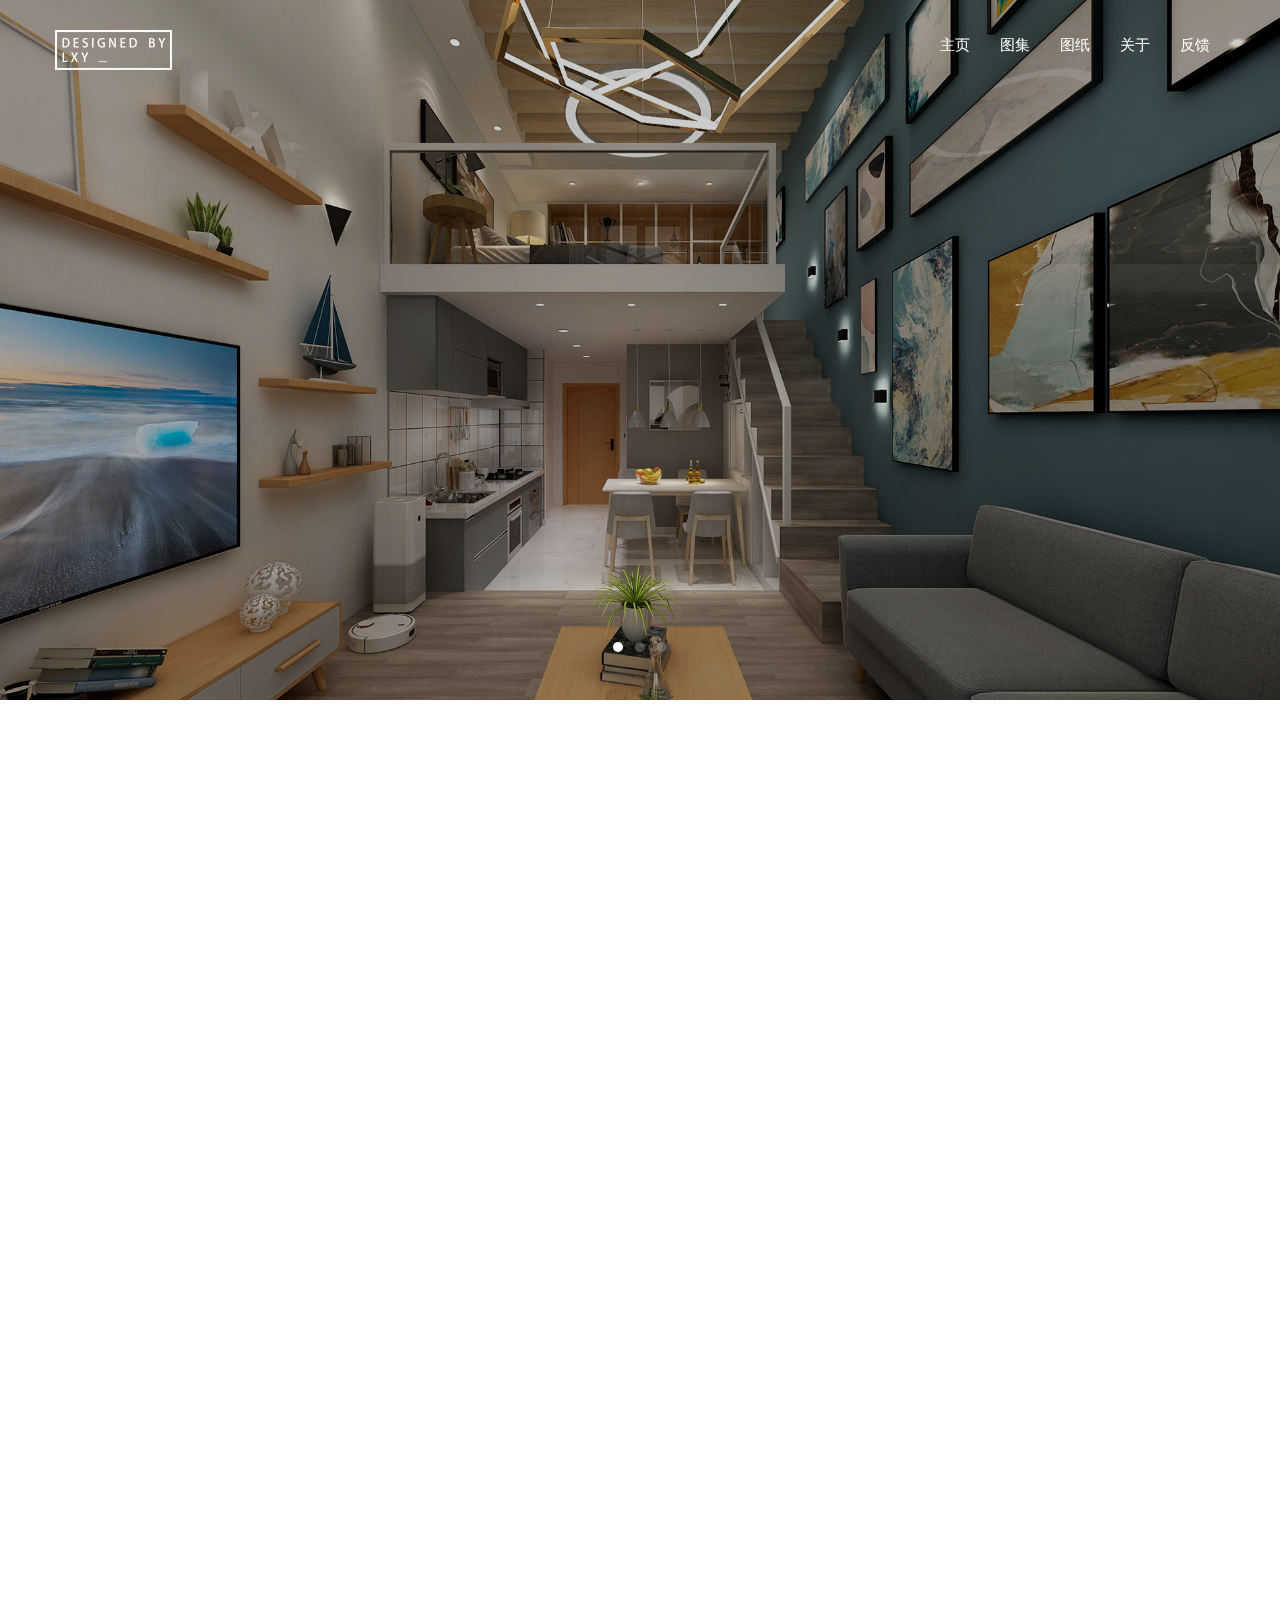
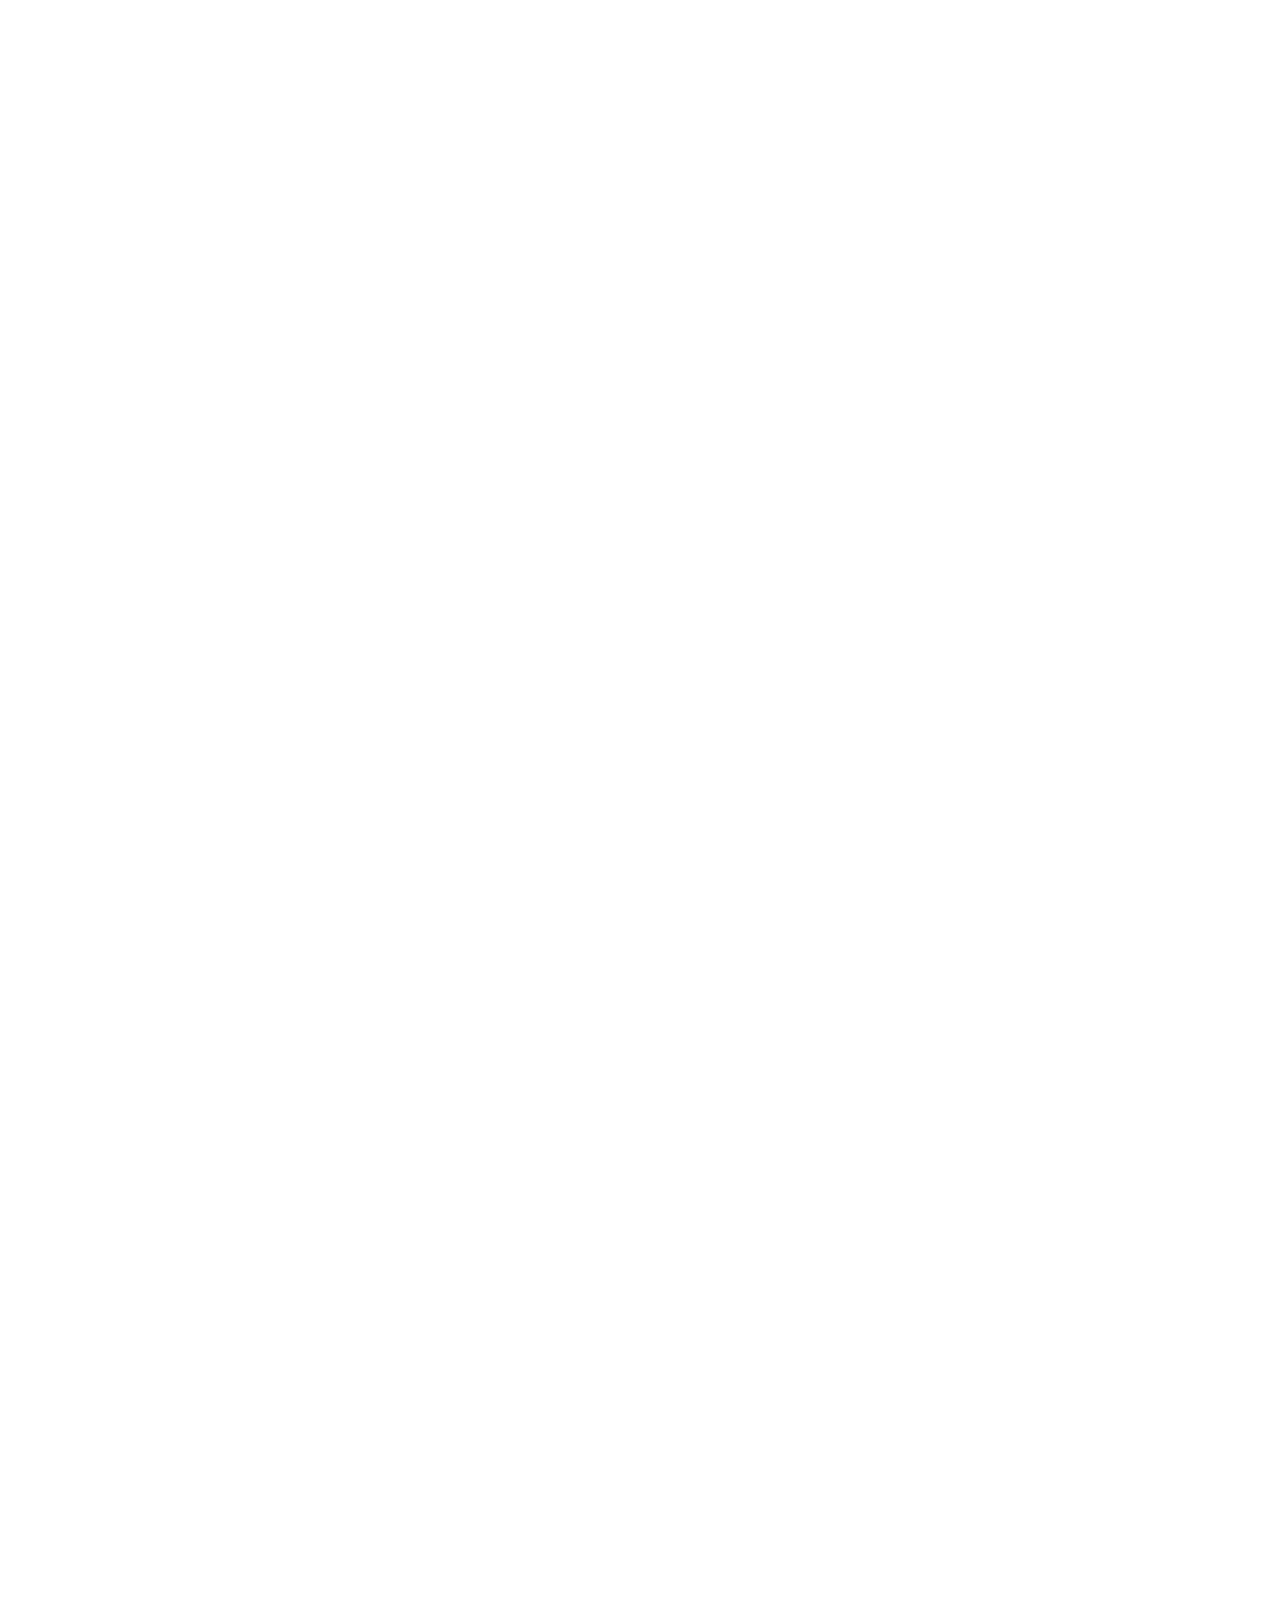
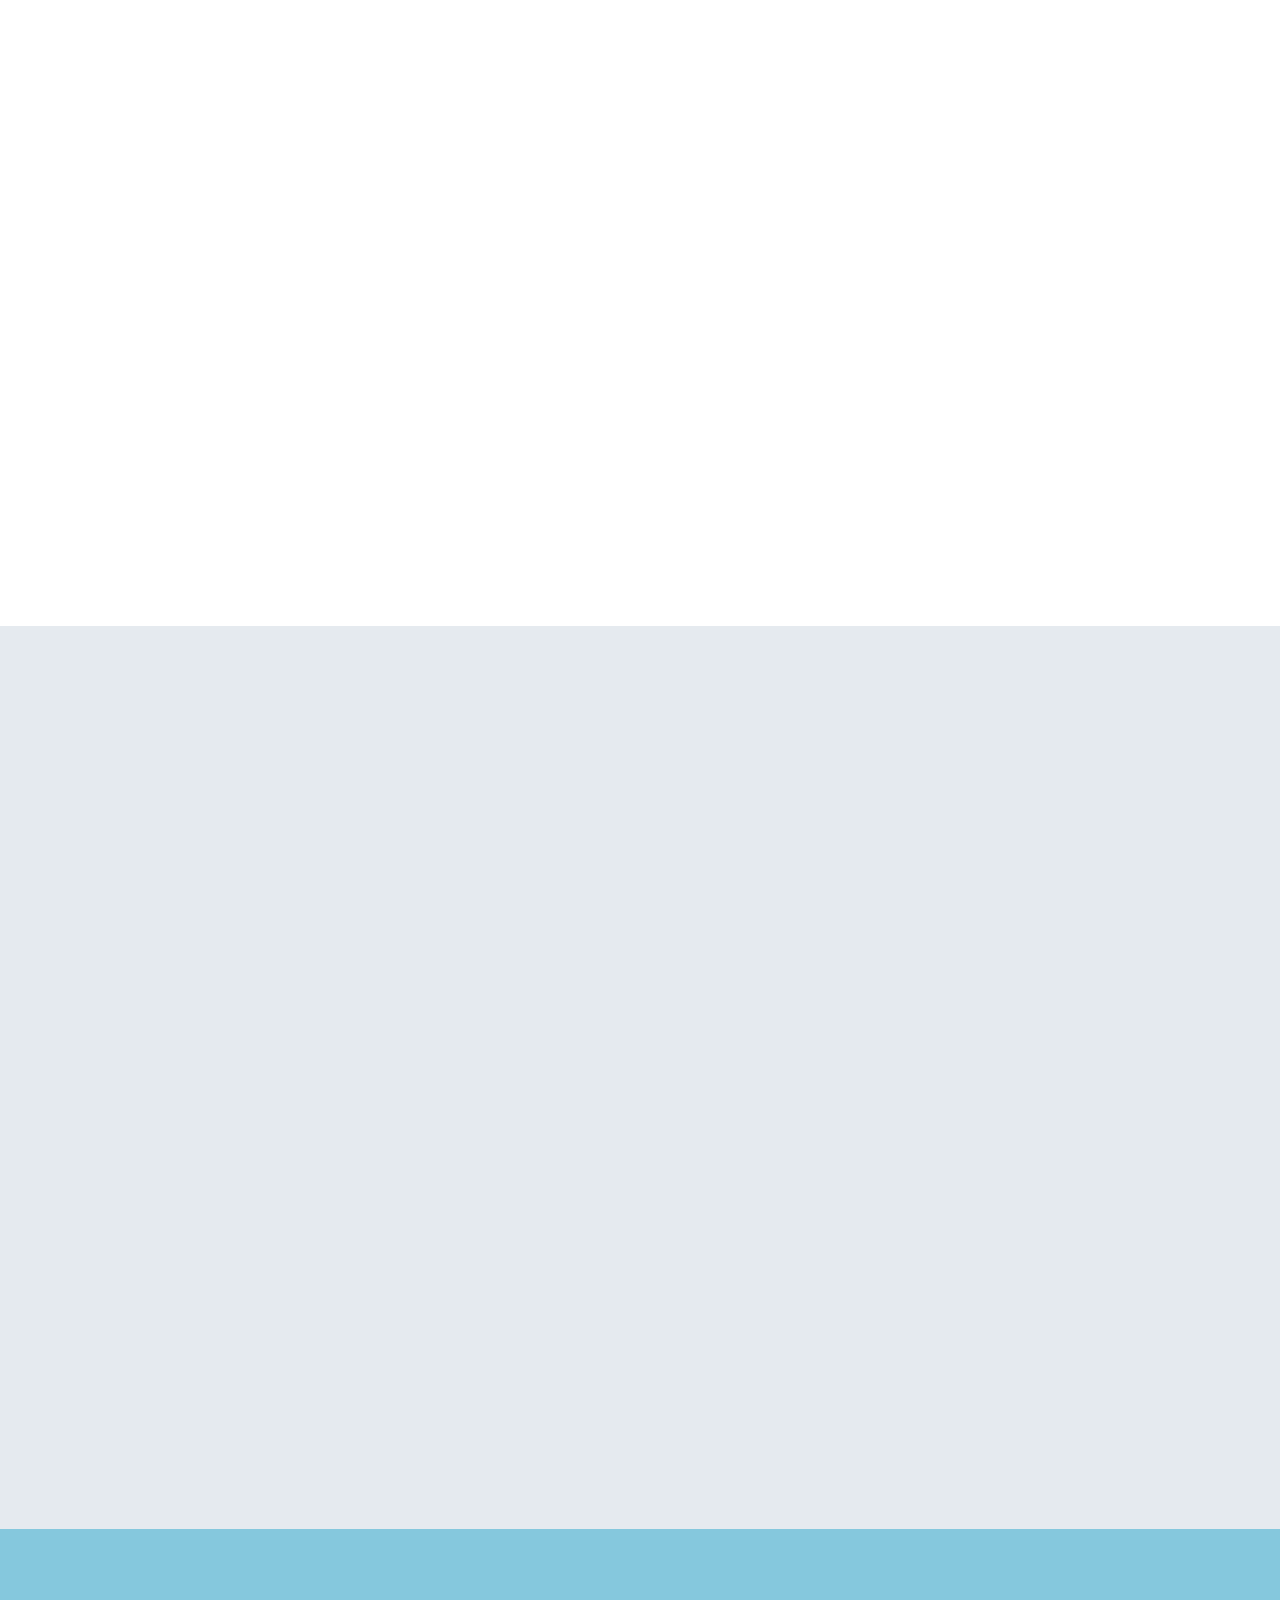
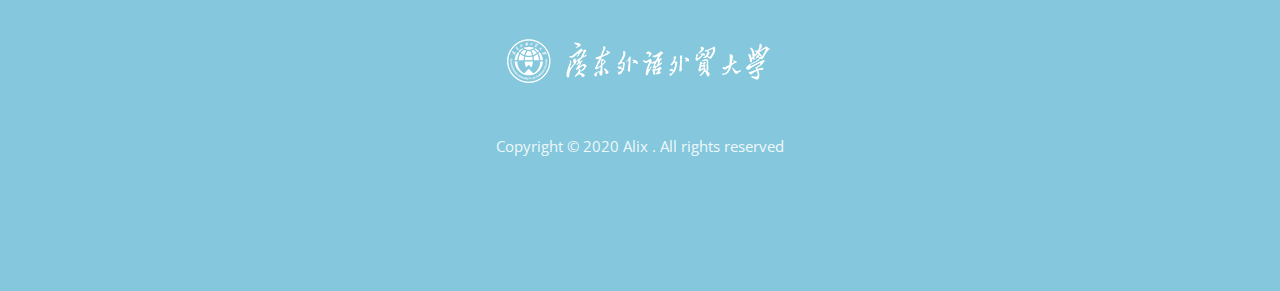
==== commit 3aacd814: "Update index.html" ====
--- a/index.html
+++ b/index.html
@@ -98,7 +98,7 @@
 			 <p class="dt1">设计说明 / Design Instruction</p>
             <p>建筑面积：41.52 m²<br>功能分区：客厅、餐厅、厨房、卧室、阳台和客卫。
 				<br>&nbsp;<br>
-   本案设计为复式公寓，使用北欧现代风格，以简约实用为主。根据需求将空间合理分隔，使用现代风格的智慧照明、自动恒温恒湿的智慧家居系统。减少过多的人为操作，让住户全身心投入工作和生活中。
+   本案设计为复式公寓，使用北欧现代风格，以简约实用为主。根据需求将空间合理分隔，使用现代风格的智慧照明、自动恒温恒湿的智能家居系统。减少过多的人为操作，让住户全身心投入工作和生活中。
             </p>
           </div>
         </div>
@@ -212,10 +212,10 @@
           <div class="col-md-6 probootstrap-animate">
             <p>1.	北欧风格风格的特点，以及家居搭配的效果表现。<br>
                2.	莫兰迪色系墙面的搭配效果。<br>
-               3.	智慧家居的布置和设计。<br>
+               3.	智能家居的布置和设计。<br>
                4.	整体灯光布置（照明设计）。<br>
                5.	全屋电路的设计和布置。<br>
-               6.	智慧家居场景设计（回家、离家、起床、睡觉、看电视等场景设计）
+               6.	智能家居场景设计（回家、离家、起床、睡觉、看电视等场景设计）
 
             </p>
           </div>
@@ -234,10 +234,10 @@
             <p>
 				1.	北欧风格以简约闻名于世，了解北欧风简洁、自然、人性化的特点，取其精髓。<br>
 				2.	研究莫兰迪色系各种颜色跟北欧家居搭配效果。<br>
-				3.	以路由器和智慧家庭网关为中心，使用WiFi、蓝牙、Zigbee为无线解决方案，为传感器提供通讯和设备间信息传达。研究设备安装位置和预设效果：例如烟雾报警器在房顶安装的位置和探测效果的关系；温湿度计、人体传感器、光照传感器监测范围等；包括空气检测仪监测的内容(PM2.5、TVOC、甲醛和二氧化碳浓度等数据)；及其他智慧家居配件摆放和安装位置等。<br>
+				3.	以路由器和IoT家庭网关为中心，使用WiFi、蓝牙、Zigbee为无线解决方案，为传感器提供通讯和设备间信息传达。研究设备安装位置和预设效果：例如烟雾报警器在房顶安装的位置和探测效果的关系；温湿度计、人体传感器、光照传感器监测范围等；包括空气检测仪监测的内容(PM2.5、TVOC、甲醛和二氧化碳浓度等数据)；及其他智能家居配件摆放和安装位置等。<br>
 				4.	研究不同场景使用的灯光色温、亮度等照明效果，以及灯具的选用。<br>
 				5.	电路布置为重中之重，研究设备和电气摆放位置来设定电路，尽可能将多余的线条隐藏，使室内整体简洁。<br>
-				6.	研究智慧家居的场景设定：回家时打开的灯光、窗帘、设备等；离家时关掉所有设备和灯，并打开报警器识别是否有入侵者；在设定时间段起床时是否打开热水器和窗帘…以及睡觉时需要操作的设备灯；看电视等场景的灯光调配等。
+				6.	研究智能家居的场景设定：回家时打开的灯光、窗帘、设备等；离家时关掉所有设备和灯，并打开报警器识别是否有入侵者；在设定时间段起床时是否打开热水器和窗帘…以及睡觉时需要操作的设备灯；看电视等场景的灯光调配等。
 
              </p>
           </div>
--- a/css/style.min.css
+++ b/css/style.min.css
@@ -1,4 +1,4 @@
 @font-face{font-family:icomoon;src:url(../fonts/icomoon/icomoon.eot?1z9v6x);src:url(../fonts/icomoon/icomoon.eot?1z9v6x#iefix) format("embedded-opentype"),url(../fonts/icomoon/icomoon.ttf?1z9v6x) format("truetype"),url(../fonts/icomoon/icomoon.woff?1z9v6x) format("woff"),url(../fonts/icomoon/icomoon.svg?1z9v6x#icomoon) format("svg");font-weight:400;font-style:normal}html{overflow-x:hidden}body{background:#e5eaef;color:#8b8e94;line-height:28px;font-size:15px;font-family:"Open Sans",Arial,sans-serif}h1,h2,h3,h4,h5,h6{color:#181920;line-height:1.5;font-family:Bellefair,serif}h1{font-size:46px}h2,h4{font-size:36px}h3{font-size:28px}h5,h6{font-size:14px}ol,p,ul{margin-bottom:30px}a{-webkit-transition:.3s all;transition:.3s all;color:#85C8DD}a:active,a:focus,a:hover{color:#71bfd7;text-decoration:none}.flexslider .probootstrap-heading,.hero-text-heading,.probootstrap-hero h1{font-size:52px;font-weight:300;margin-bottom:10px;margin-top:0;line-height:64px;color:#fff}@media screen and (max-width:768px){.flexslider .probootstrap-heading,.hero-text-heading,.probootstrap-hero h1{font-size:40px;line-height:1.5}}.probootstrap-navbar .dropdown-submenu>a:before,.probootstrap-navbar .dropdown>a:before{font-weight:400;line-height:1;font-family:icomoon;speak:none;font-style:normal;font-variant:normal;-webkit-font-smoothing:antialiased;-moz-osx-font-smoothing:grayscale}@media screen and (max-width:480px){.flexslider .probootstrap-heading,.hero-text-heading,.probootstrap-hero h1{font-size:30px}}.flexslider .probootstrap-subheading,.hero-text-subheading,.probootstrap-hero p{font-size:16px;color:rgba(255,255,255,.9)}.flexslider .probootstrap-subheading:last-child,.hero-text-subheading:last-child,.probootstrap-hero p:last-child{margin-bottom:0}.probootstrap-navbar{border:none;-webkit-box-shadow:none;box-shadow:none;border-radius:0;margin-bottom:0;background:0 0;-webkit-transition:.3s all;transition:.3s all}@media screen and (max-width:768px){.probootstrap-navbar{background:#fff;-webkit-box-shadow:0 2px 10px 0 rgba(0,0,0,.1);box-shadow:0 2px 10px 0 rgba(0,0,0,.1)}}.probootstrap-navbar .navbar-toggle:focus,.probootstrap-navbar .navbar-toggle:hover{background-color:transparent}.probootstrap-navbar .navbar-toggle{border:none}.probootstrap-navbar .navbar-toggle span.icon-bar{-webkit-transition:all .15s;transition:all .15s}.probootstrap-navbar .navbar-toggle span:nth-child(2){-webkit-transform:rotate(45deg);transform:rotate(45deg);-webkit-transform-origin:10% 10%;transform-origin:10% 10%}.probootstrap-navbar .navbar-toggle span:nth-child(3){opacity:0}.probootstrap-navbar .navbar-toggle span:nth-child(4){-webkit-transform:rotate(-45deg);transform:rotate(-45deg);-webkit-transform-origin:10% 90%;transform-origin:10% 90%}.probootstrap-navbar .navbar-toggle.collapsed span:nth-child(2),.probootstrap-navbar .navbar-toggle.collapsed span:nth-child(4){-webkit-transform:rotate(0);transform:rotate(0)}.probootstrap-navbar .navbar-toggle.collapsed span:nth-child(3){opacity:1}.probootstrap-navbar .navbar-brand,.probootstrap-navbar .navbar-nav>li>a,.probootstrap-navbar .parent-nav-link-padding{margin-left:15px;margin-right:15px;padding:34px 0}.probootstrap-navbar .dropdown-header{color:rgba(255,255,255,.2);padding-left:10px;text-transform:uppercase}.probootstrap-navbar .dropdown>a{padding-right:10px!important;position:relative;display:block}@media screen and (max-width:480px){.probootstrap-navbar .dropdown>a{display:block;padding-right:0}}.probootstrap-navbar .dropdown>a:before{text-transform:none;position:absolute;top:50%;right:0;margin-right:-10px;margin-top:-11px;content:"\e924";font-size:20px;color:rgba(255,255,255,.5);-webkit-transition:.3s all;transition:.3s all}@media screen and (max-width:768px){.probootstrap-navbar .navbar-brand,.probootstrap-navbar .navbar-nav>li>a,.probootstrap-navbar .parent-nav-link-padding{padding-top:15px!important;padding-bottom:15px!important}.probootstrap-navbar .dropdown>a:before{color:rgba(0,0,0,.2)}}.probootstrap-navbar .dropdown>a:hover:before{-webkit-transform:rotate(180deg);transform:rotate(180deg)}.probootstrap-navbar .dropdown.open>a,.probootstrap-navbar .dropdown:active>a,.probootstrap-navbar .dropdown:focus>a,.probootstrap-navbar .dropdown:hover>a{-webkit-transition:.3s all;transition:.3s all}.probootstrap-navbar .dropdown.open>a:before,.probootstrap-navbar .dropdown:active>a:before,.probootstrap-navbar .dropdown:focus>a:before,.probootstrap-navbar .dropdown:hover>a:before{-webkit-transform:rotate(180deg);transform:rotate(180deg)}.probootstrap-navbar .dropdown>.dropdown-menu>li a{padding:10px;color:rgba(255,255,255,.8)}.probootstrap-navbar .dropdown>.dropdown-menu>li a:hover,.probootstrap-navbar .dropdown>.dropdown-menu>li.open>a,.probootstrap-navbar .dropdown>.dropdown-menu>li:active>a,.probootstrap-navbar .dropdown>.dropdown-menu>li:focus>a,.probootstrap-navbar .dropdown>.dropdown-menu>li:hover>a{color:#85C8DD;background:#fff;border-top:none}.probootstrap-navbar .dropdown>.dropdown-menu>li.dropdown-submenu.open>a,.probootstrap-navbar .dropdown>.dropdown-menu>li.dropdown-submenu:active>a,.probootstrap-navbar .dropdown>.dropdown-menu>li.dropdown-submenu:focus>a,.probootstrap-navbar .dropdown>.dropdown-menu>li.dropdown-submenu:hover>a{border-top:none}.probootstrap-navbar .dropdown>.dropdown-menu>li.dropdown-submenu.open>a:before,.probootstrap-navbar .dropdown>.dropdown-menu>li.dropdown-submenu:active>a:before,.probootstrap-navbar .dropdown>.dropdown-menu>li.dropdown-submenu:focus>a:before,.probootstrap-navbar .dropdown>.dropdown-menu>li.dropdown-submenu:hover>a:before{color:#000}.probootstrap-navbar .dropdown>.dropdown-menu>li.active>a{color:#fff}.probootstrap-navbar .navbar-right .dropdown-menu{right:auto}.probootstrap-navbar .dropdown-menu{border:none;background:#85C8DD;border-radius:0;-webkit-box-shadow:0 0 7px 0 rgba(0,0,0,.15);box-shadow:0 0 7px 0 rgba(0,0,0,.15);min-width:200px;white-space:normal;word-wrap:break-word}.probootstrap-navbar .dropdown-menu a{white-space:normal}@media screen and (max-width:768px){.probootstrap-navbar .dropdown-menu{width:100%;padding:10px 15px}.probootstrap-navbar .dropdown-menu a{color:#fff}}.probootstrap-navbar .navbar-brand{padding-top:0!important;padding-bottom:0!important;font-size:30px;text-transform:uppercase;background:url(../img/logo.png) left top no-repeat;top:30px;position:relative;width:117px;height:40px;text-indent:-999999px;-webkit-transition:.2s all;transition:.2s all}@media screen and (max-width:768px){.probootstrap-navbar .navbar-brand{top:5px!important;background-position:left 100%}}@media screen and (max-width:480px){.probootstrap-navbar .navbar-brand{top:6px!important}}@media only screen and (-webkit-min-device-pixel-ratio:2),only screen and (min--moz-device-pixel-ratio:2),only screen and (min-device-pixel-ratio:2),only screen and (min-resolution:192dpi),only screen and (min-resolution:2dppx){.probootstrap-navbar .navbar-brand{position:relative;width:117px;height:40px;background:url(../img/logo@2x.png) left 100% no-repeat;background-size:cover}}.probootstrap-navbar .navbar-nav .dropdown li.active>a,.probootstrap-navbar .navbar-nav>li.active>a:active,.probootstrap-navbar .navbar-nav>li.active>a:focus,.probootstrap-navbar .navbar-nav>li.active>a:hover,.probootstrap-navbar .navbar-nav>li.open>a,.probootstrap-navbar .navbar-nav>li.open>a:focus,.probootstrap-navbar .navbar-nav>li.open>a:hover{background:0 0}.probootstrap-navbar .navbar-nav>li>a{color:#fff;font-size:15px;position:relative}@media screen and (max-width:768px){.probootstrap-navbar .navbar-nav>li>a{padding-top:8px;padding-bottom:8px;color:rgba(0,0,0,.7)}}.probootstrap-navbar .navbar-nav>li>a:active,.probootstrap-navbar .navbar-nav>li>a:focus,.probootstrap-navbar .navbar-nav>li>a:hover{color:rgba(255,255,255,.7)}.probootstrap-navbar .navbar-nav>li.active>a{background:0 0;color:#fff!important}.probootstrap-navbar .navbar-nav>li>.dropdown-menu:before{border:1px solid #85C8DD;content:"";position:absolute;top:-20px;left:40px;border-color:rgba(133,200,221,0);border-bottom-color:#85C8DD;border-width:10px;margin-left:-10px}@media screen and (max-width:768px){.probootstrap-navbar .navbar-nav>li.active>a{color:rgba(0,0,0,.7)!important}.probootstrap-navbar .navbar-nav>li>.dropdown-menu:before{display:none}}.probootstrap-navbar .dropdown-submenu{position:relative}.probootstrap-navbar .dropdown-submenu .dropdown-menu{top:0;left:100%;margin-top:-1px}.probootstrap-navbar .dropdown-submenu>a{display:block}.probootstrap-navbar .dropdown-submenu>a:before{text-transform:none;position:absolute;top:50%;right:0;margin-right:10px;margin-top:-11px;content:"\e926";font-size:20px;color:rgba(255,255,255,.5);-webkit-transition:.3s all;transition:.3s all}@media screen and (max-width:768px){.probootstrap-navbar .dropdown-submenu>a:before{color:rgba(0,0,0,.2)}}.probootstrap-navbar .dropdown-submenu>a:hover:before{color:rgba(0,0,0,.3);-webkit-transform:rotate(180deg);transform:rotate(180deg)}.probootstrap-navbar.scrolled{background:#fff;-webkit-box-shadow:0 1px 3px 0 rgba(0,0,0,.09);box-shadow:0 1px 3px 0 rgba(0,0,0,.09)}.probootstrap-navbar.scrolled .navbar-brand,.probootstrap-navbar.scrolled .navbar-nav>li>a,.probootstrap-navbar.scrolled .parent-nav-link-padding{padding-top:20px;padding-bottom:20px}.probootstrap-navbar.scrolled .navbar-brand{top:10px;background-position:left 100%}.probootstrap-navbar.scrolled .dropdown>a:before{color:rgba(0,0,0,.4)}.probootstrap-navbar.scrolled .navbar-nav>li>a{color:rgba(0,0,0,.7)}.probootstrap-navbar.scrolled .navbar-nav>li>a:hover{color:rgba(0,0,0,.7)!important}.probootstrap-navbar.scrolled .navbar-nav>li.active>a{color:#000!important}.container-fluid .navbar-brand{margin-left:15px}.container-fluid .dropdown-submenu{position:relative}.container-fluid .dropdown-submenu .dropdown-menu{top:0;left:auto;right:100%;margin-top:-1px}.probootstrap-hero{background-size:cover;background-position:center center}.probootstrap-hero>.overlay{position:absolute;top:0;left:0;right:0;bottom:0;background:rgba(0,0,0,.3);z-index:1}.probootstrap-hero>.container{position:relative;z-index:2}.probootstrap-hero .probootstrap-hero-text{padding-top:200px;padding-bottom:200px}@media screen and (max-width:768px){.probootstrap-navbar.scrolled .navbar-nav>li.active>a{color:#000!important}.probootstrap-hero .probootstrap-hero-text{padding-top:50px;padding-bottom:50px}}.probootstrap-hero.probootstrap-sm-hero .probootstrap-hero-text{padding-top:150px;padding-bottom:150px}@media screen and (max-width:768px){.probootstrap-hero.probootstrap-sm-hero .probootstrap-hero-text{padding-top:50px;padding-bottom:50px}}.probootstrap-hero.probootstrap-xs-hero .probootstrap-hero-text{padding-top:90px;padding-bottom:90px}@media screen and (max-width:768px){.probootstrap-hero.probootstrap-xs-hero .probootstrap-hero-text{padding-top:50px;padding-bottom:50px}}.probootstrap-hero .btn{position:relative;font-size:18px;width:200px}@media screen and (max-width:480px){.container-fluid .dropdown-submenu:hover>.dropdown-menu,.probootstrap-navbar .dropdown-submenu:hover>.dropdown-menu{display:block}.probootstrap-hero .btn{width:100%;margin-bottom:10px}}.probootstrap-hero .btn.btn-primary{text-transform:uppercase;padding:15px 20px}.probootstrap-hero.probootstrap-hero-colored{background:#85C8DD}.probootstrap-hero.probootstrap-hero-colored h1{color:#fff}.probootstrap-hero.probootstrap-hero-colored p{color:rgba(255,255,255,.8)}.probootstrap-feature-showcase{margin-top:100px;position:relative}.probootstrap-home-showcase-wrap{width:100%}.probootstrap-home-showcase-wrap .probootstrap-home-showcase-inner{-webkit-box-shadow:0 0 40px 0 rgba(0,0,0,.08);box-shadow:0 0 40px 0 rgba(0,0,0,.08);z-index:1;height:500px;overflow:hidden;width:100%;position:relative}@media screen and (max-width:768px){.probootstrap-feature-showcase{margin-top:0}.probootstrap-home-showcase-wrap .probootstrap-home-showcase-inner{height:100%}}.probootstrap-home-showcase-wrap .probootstrap-home-showcase-inner .probootstrap-chrome{background:#dddde0;padding:15px;border-radius:5px 5px 0 0;position:relative}.probootstrap-home-showcase-wrap .probootstrap-home-showcase-inner .probootstrap-chrome>div{position:absolute;left:10px;top:50%;margin-top:-3px}.probootstrap-home-showcase-wrap .probootstrap-home-showcase-inner .probootstrap-chrome>div>span{width:5px;height:5px;display:block;float:left;margin-right:4px;background:#898991;border-radius:50%}@media screen and (max-width:768px){.probootstrap-home-showcase-wrap .probootstrap-image-showcase{height:400px}}@media screen and (max-width:480px){.probootstrap-home-showcase-wrap .probootstrap-image-showcase{height:200px}.probootstrap-cta h2{text-align:center}}.probootstrap-home-showcase-wrap .probootstrap-image-showcase>ul{padding:0;margin:0;position:relative}.probootstrap-home-showcase-wrap .probootstrap-image-showcase>ul>li{padding:0;margin:0;list-style:none;position:absolute;top:0;bottom:0;height:100%;width:100%;opacity:0;visibility:hidden;-webkit-transition:.3s all;transition:.3s all}.probootstrap-home-showcase-wrap .probootstrap-image-showcase>ul>li img{max-width:100%}.probootstrap-home-showcase-wrap .probootstrap-image-showcase>ul>li.active{opacity:1;visibility:visible}.probootstrap-showcase-nav{margin-top:30px}.probootstrap-showcase-nav ul{padding:0;margin:0}.probootstrap-showcase-nav ul li{margin:0 0 15px;padding:0 0 0 20px;list-style:none}.probootstrap-showcase-nav ul li>a{color:rgba(0,0,0,.5);margin-bottom:10px;font-weight:700;text-transform:uppercase}.probootstrap-showcase-nav ul li p{display:none}.probootstrap-showcase-nav ul li.active{padding:20px;background:#fff;border-radius:4px;-webkit-box-shadow:0 0 40px 0 rgba(0,0,0,.08);box-shadow:0 0 40px 0 rgba(0,0,0,.08)}.probootstrap-showcase-nav ul li.active>a{color:#85C8DD;padding-left:0;display:block}.probootstrap-showcase-nav ul li.active p{display:block;font-size:13px;line-height:20px;margin-bottom:0}.btn{border:none;border-radius:30px;text-transform:uppercase;padding-left:30px;padding-right:30px}.btn:active{-webkit-transition:.2s all;transition:.2s all;-webkit-transform:scale(.95);transform:scale(.95);-webkit-box-shadow:none;box-shadow:none}.btn.btn-lg{font-size:14px;line-height:1.5}.btn.btn-primary{border:1px solid #85C8DD;background:#85C8DD;color:#fff}.btn.btn-primary:active,.btn.btn-primary:focus,.btn.btn-primary:hover{background:#8dccdf}.btn.btn-primary:active,.btn.btn-primary:focus{outline:0;border:1px solid #85C8DD}.btn.btn-ghost{background:0 0;border:1px solid #85C8DD;color:#85C8DD}.btn.btn-ghost:hover{background:#85C8DD;color:#fff}.btn.btn-ghost:active,.btn.btn-ghost:focus{outline:0;background:0 0;color:#85C8DD;border:1px solid #85C8DD}.probootstrap-section{padding:7em 0}.probootstrap-section.probootstrap-border-top{border-top:1px solid rgba(0,0,0,.1)}.probootstrap-section.probootstrap-border-bottom{border-bottom:1px solid rgba(0,0,0,.1)}.probootstrap-section>.container.probootstrap-border-top{padding-top:50px;border-top:1px solid rgba(0,0,0,.1)}.probootstrap-section.probootstrap-bg-white{background:#fff}.probootstrap-zindex-above-showcase{position:relative;z-index:4}.section-heading{margin-bottom:50px}.section-heading h2{line-height:40px;font-size:40px;font-weight:300}@media screen and (max-width:768px){.probootstrap-section{padding:3em 0}.section-heading h2{font-size:24px;line-height:24px}.section-heading p{font-size:16px}}.lead{font-size:18px;line-height:32px}.probootstrap-cta{padding:3em 0;background:#85C8DD;color:#fff}.probootstrap-cta h2{margin:18px 0 0;padding:0;color:#fff;float:left;line-height:1.5}@media screen and (max-width:768px){.probootstrap-cta h2{float:none;width:100%;margin:0 0 30px}}.probootstrap-cta .btn{float:right;margin-top:10px}@media screen and (max-width:768px){.probootstrap-cta .btn{float:none;width:100%;margin-top:0}}.probootstrap-cta .btn.btn-ghost{width:200px;border:1px solid #fff;color:#fff}@media screen and (max-width:480px){.probootstrap-cta .btn.btn-ghost{width:100%}}.probootstrap-cta .btn.btn-ghost:hover{background:#fff;color:#85C8DD}.probootstrap-footer{padding:7em 0;background:#85C8DD;color:rgba(255,255,255,.9)}.probootstrap-footer a{color:rgba(255,255,255,.6)}.probootstrap-footer a:hover{color:#fff}.probootstrap-footer .copyright{margin-top:20px}@media screen and (max-width:768px){.probootstrap-footer{padding:3em 0}.probootstrap-footer .copyright{margin-top:0}}.probootstrap-footer .copyright p{line-height:20px}.probootstrap-footer .copyright p .icon{position:relative;top:2px}.probootstrap-footer .probootstrap-footer-widget{float:left;width:100%;margin-bottom:30px}.probootstrap-footer .probootstrap-footer-widget h3{color:#fff;font-size:24px;font-weight:300}.probootstrap-footer .probootstrap-footer-widget ul{margin:0;padding:0}.probootstrap-footer .probootstrap-footer-widget ul li{margin:0;padding:0;list-style:none}.service{margin-bottom:30px;float:left;width:100%;padding:40px;border:1px solid rgba(0,0,0,.1)}.service .icon{display:block;margin-bottom:30px}.service .icon i{font-size:40px;color:#85C8DD}.service h3{font-size:26px;margin-bottom:20px}.service p{font-size:15px}.service.left-icon{padding:0;border:none;margin-bottom:20px!important}.service.left-icon .icon,.service.left-icon .text{display:table-cell;vertical-align:top}.service.left-icon .icon{width:70px;position:relative;top:20px}.service.left-icon .icon i{font-size:40px}.service.left-icon .text{display:table-cell}.service.left-icon h3{font-size:26px;margin-bottom:0}.service.left-icon p{font-size:14px}.service.left-icon p:last-child{margin-bottom:0}.service.hover_service{-webkit-transition:.3s all;transition:.3s all}.service.hover_service:focus,.service.hover_service:hover{-webkit-box-shadow:0 2px 20px 0 rgba(0,0,0,.1);box-shadow:0 2px 20px 0 rgba(0,0,0,.1);border:1px solid transparent}.probootstrap-service-2{display:-webkit-box;display:-ms-flexbox;display:flex;-ms-flex-wrap:wrap;flex-wrap:wrap;-webkit-box-shadow:0 1px 5px 0 rgba(0,0,0,.1);box-shadow:0 1px 5px 0 rgba(0,0,0,.1);margin-bottom:40px}.probootstrap-service-2 .image{width:40%;overflow:hidden;position:relative}.probootstrap-service-2 .text{width:60%;padding:20px}@media screen and (max-width:480px){.probootstrap-service-2 .image,.probootstrap-service-2 .text{
     width: 100%;
     color: #BFC0C1;
-}.probootstrap-service-2 .image{width:100%;height:200px}}.probootstrap-service-2 .image .image-bg{position:absolute;left:50%;top:50%;-webkit-transform:translateY(-50%) translateX(-50%);transform:translateY(-50%) translateX(-50%)}.probootstrap-service-2 .image .image-bg img{min-width:100%;min-height:100%}.probootstrap-service-2 .text h3{margin:0}.probootstrap-service-2 .text p:last-child{margin-bottom:0}.probootstrap-gallery{width:100%;float:left}.probootstrap-gallery figure{display:block;width:32%;margin-right:2%;float:left;margin-bottom:20px}.probootstrap-gallery figure:nth-of-type(3n+3){margin-right:0}.probootstrap-gallery figure figcaption{display:none}.probootstrap-gallery img{width:100%;height:auto}.probootstrap-gallery.four-col figure{width:23.5%;margin-right:2%;float:left}.probootstrap-gallery.four-col figure:nth-of-type(4n+4){margin-right:0}.probootstrap-gallery.three-col figure{width:32%;margin-right:2%;float:left}.probootstrap-gallery.three-col figure:nth-of-type(3n+3){margin-right:0}.probootstrap-gallery.two-col figure{width:49%;margin-right:2%;float:left}.probootstrap-gallery.two-col figure:nth-of-type(2n+2){margin-right:0}.grid-item{float:left}.gutter-sizer{width:2%}.isotope .isotope-item{-webkit-transition-duration:.6s;transition-duration:.6s;-webkit-transition-property:-webkit-transform,opacity;-webkit-transition-property:opacity,-webkit-transform;transition-property:opacity,-webkit-transform;transition-property:transform,opacity;transition-property:transform,opacity,-webkit-transform}.grid-item,.grid-sizer{margin-bottom:0}.grid-item img,.grid-sizer img{max-width:100%;margin-bottom:0;transition:all .3s ease-in-out;-moz-transition:all .3s ease-in-out;-webkit-transition:all .3s ease-in-out}.two-cols .grid-item,.two-cols .grid-sizer{width:49%}@media screen and (max-width:768px){.two-cols .grid-item,.two-cols .grid-sizer{width:49%}}@media screen and (max-width:768px) and (max-width:992px){.two-cols .grid-item img,.two-cols .grid-sizer img{margin-bottom:10px}}@media screen and (max-width:768px) and (max-width:768px){.two-cols .grid-item img,.two-cols .grid-sizer img{margin-bottom:10px}}@media screen and (max-width:480px){.two-cols .grid-item,.two-cols .grid-sizer{width:100%;margin-left:0;margin-right:0}}.three-cols .grid-item,.three-cols .grid-sizer{width:32%}@media screen and (max-width:768px){.three-cols .grid-item,.three-cols .grid-sizer{width:48%;margin-bottom:10px}}@media screen and (max-width:480px){.three-cols .grid-item,.three-cols .grid-sizer{width:100%;margin-left:0;margin-right:0}}.four-cols .grid-item,.four-cols .grid-sizer{width:23.5%}@media screen and (max-width:768px){.four-cols .grid-item,.four-cols .grid-sizer{width:32%;margin-bottom:10px}}@media screen and (max-width:480px){.four-cols .grid-item,.four-cols .grid-sizer{width:100%;margin-left:0;margin-right:0}}.probootstrap-gallery-item{padding:0;margin:0 0 20px;list-style:none;float:left;cursor:pointer;position:relative}.probootstrap-gallery-item img{max-width:100%;-webkit-transition:.3s all;transition:.3s all}.probootstrap-gallery-item a{display:block;float:left;width:100%}.probootstrap-gallery-item:hover img{opacity:.7}.probootstrap-form{margin-bottom:50px}.probootstrap-form label{font-weight:400}.probootstrap-form .form-control{height:46px;-webkit-box-shadow:none;box-shadow:none;font-size:16px;-webkit-appearance:none;-moz-appearance:none;appearance:none}.probootstrap-form .form-control:active,.probootstrap-form .form-control:focus{-webkit-box-shadow:none;box-shadow:none;border-color:#85C8DD}.probootstrap-form textarea.form-control{height:inherit;resize:vertical}.probootstrap-animate{opacity:0;visibility:hidden}.modal .modal-content{border-radius:0;border:none;position:relative;-webkit-box-shadow:0 0 40px 0 rgba(0,0,0,.2);box-shadow:0 0 40px 0 rgba(0,0,0,.2)}.modal .modal-content .close{position:absolute;top:10px;right:10px;z-index:100;font-size:26px}.modal .probootstrap-modal-flex{display:-webkit-box;display:-ms-flexbox;display:flex;-ms-flex-wrap:wrap;flex-wrap:wrap}.modal .probootstrap-modal-flex .probootstrap-modal-figure{width:40%;background-size:cover;background-position:center center;background-repeat:no-repeat}.modal .probootstrap-modal-flex .probootstrap-modal-content{width:60%;padding:40px;position:relative}@media screen and (max-width:480px){.modal .modal-content .close{top:20px;right:20px}.modal .probootstrap-modal-flex .probootstrap-modal-figure{height:200px}.modal .probootstrap-modal-flex .probootstrap-modal-content{padding-left:15px;padding-right:15px}.modal .probootstrap-modal-flex .probootstrap-modal-content,.modal .probootstrap-modal-flex .probootstrap-modal-figure{width:100%}.modal .probootstrap-modal-flex .btn{margin-bottom:10px}}.modal .probootstrap-modal-flex .form-control{height:40px}.modal .probootstrap-modal-flex .probootstrap-remember{float:left}.modal .probootstrap-modal-flex .probootstrap-forgot{float:right}.modal .probootstrap-modal-flex .form-group{position:relative}.modal .probootstrap-modal-flex .probootstrap-or{padding:10px 0;text-align:center;display:block;font-size:11px;text-transform:uppercase}.modal .probootstrap-modal-flex .probootstrap-or>span{display:block}.modal .probootstrap-modal-flex .probootstrap-or>span:before{height:1px;left:0;right:0;top:50%;background:#ccc;width:100%;content:"";position:absolute}.modal .probootstrap-modal-flex .probootstrap-or em{color:#ccc;display:inline-block;background:#fff;position:relative;z-index:2;padding:0 4px;font-style:normal}.modal .probootstrap-modal-flex .btn-connect-facebook{background:#3b5998;border-color:#3b5998;color:#fff}.modal .probootstrap-modal-flex .btn-connect-twitter{background:#1da1f2;border-color:#1da1f2;color:#fff}.modal .probootstrap-modal-flex .btn-connect-google{background:#ea4335;border-color:#ea4335;color:#fff}.modal .vertical-alignment-helper{display:table;height:100%;width:100%;pointer-events:none}.modal .vertical-align-center{display:table-cell;vertical-align:middle;pointer-events:none}.modal .modal-content{width:inherit;height:inherit;margin:0 auto;pointer-events:all}.probootstrap-contact-info{padding:0;margin:0 0 30px}.probootstrap-contact-info li{padding:0;margin:20px 0 15px;list-style:none;line-height:24px}.probootstrap-contact-info li>i,.probootstrap-contact-info li>span{vertical-align:top;display:table-cell}.probootstrap-contact-info li>i{font-size:20px;position:relative;top:2px;width:30px}.probootstrap-team{margin-bottom:30px;float:left;display:block;position:relative;overflow:hidden;z-index:2;border-radius:6px}.probootstrap-team img{-webkit-transition:.3s all;transition:.3s all;-webkit-transition-timing-function:cubic-bezier(.57,.21,.69,1.25);transition-timing-function:cubic-bezier(.57,.21,.69,1.25)}.probootstrap-team .probootstrap-team-info{visibility:hidden;opacity:0;position:absolute;top:50%;width:100%;-webkit-transform:translateY(-50%);transform:translateY(-50%);-webkit-transition:.3s all;transition:.3s all;-webkit-transition-timing-function:cubic-bezier(.57,.21,.69,1.25);transition-timing-function:cubic-bezier(.57,.21,.69,1.25);text-align:center;margin-top:20px;z-index:3;display:block}@media screen and (max-width:480px){.modal .probootstrap-modal-flex .probootstrap-forgot{float:left}.probootstrap-team{overflow:visible}.probootstrap-team img{max-width:100%}.probootstrap-team .probootstrap-team-info{position:relative;top:inherit!important;margin-top:0!important;visibility:visible;opacity:1;-webkit-transform:translateY(0);transform:translateY(0)}}.flexslider .slides>li.overlay:before,.probootstrap-team:before{content:"";top:0;left:0;bottom:0;right:0}.probootstrap-team .probootstrap-team-info h3{color:#fff}.probootstrap-team .probootstrap-team-info h3 .position{display:block;font-size:14px;color:rgba(255,255,255,.4)}.probootstrap-team:before{visibility:hidden;opacity:0;position:absolute;background:rgba(0,0,0,.8);-webkit-transition:.3s all;transition:.3s all;z-index:1;border-radius:5px}.flexslider,.probootstrap-pricing,.probootstrap-pricing-wrap{position:relative}.probootstrap-team:focus img,.probootstrap-team:hover img{-webkit-transform:scale(1.1);transform:scale(1.1)}.probootstrap-team:focus:before,.probootstrap-team:hover:before{visibility:visible;opacity:1}@media screen and (max-width:480px){.probootstrap-team .probootstrap-team-info h3{color:rgba(0,0,0,.7)}.probootstrap-team .probootstrap-team-info h3 .position{display:block;font-size:14px;color:rgba(0,0,0,.4)}.probootstrap-team:focus:before,.probootstrap-team:hover:before{display:none}}.probootstrap-team:focus .probootstrap-team-info,.probootstrap-team:hover .probootstrap-team-info{opacity:1;visibility:visible;margin-top:0}.probootstrap-flex-section{padding:7em 0}.probootstrap-flex-section.probootstrap-bg-white{background:#fff}.probootstrap-flex{display:-webkit-box;display:-ms-flexbox;display:flex;-ms-flex-wrap:wrap;flex-wrap:wrap}.probootstrap-flex .probootstrap-flex-item{width:33.3333%;padding:40px;-webkit-transition:.3s all;transition:.3s all;-webkit-transition-timing-function:cubic-bezier(.57,.21,.69,1.25);transition-timing-function:cubic-bezier(.57,.21,.69,1.25);z-index:1;position:relative;border-radius:4px}@media screen and (max-width:768px){.probootstrap-flex .probootstrap-flex-item{padding:30px;width:50%}}@media screen and (max-width:480px){.probootstrap-flex .probootstrap-flex-item{padding:20px;margin-bottom:20px;width:100%}}.probootstrap-flex .probootstrap-flex-item .service,.probootstrap-flex .probootstrap-flex-item p:last-child{margin-bottom:0}.probootstrap-flex .probootstrap-flex-item.active,.probootstrap-flex .probootstrap-flex-item:focus,.probootstrap-flex .probootstrap-flex-item:hover{-webkit-box-shadow:0 0 40px 0 rgba(0,0,0,.08);box-shadow:0 0 40px 0 rgba(0,0,0,.08);z-index:2;background:#fff}.proboostrap-clients .client-logo{margin-bottom:30px}@media screen and (max-width:768px){.proboostrap-clients .client-logo{margin-bottom:30px}}.probootstrap-pricing{background:#fff;float:left;width:100%;padding:20px;text-align:center;-webkit-box-shadow:0 0 40px 0 rgba(0,0,0,.08);box-shadow:0 0 40px 0 rgba(0,0,0,.08);z-index:2;margin-top:-200px}@media screen and (max-width:992px){.probootstrap-pricing{margin-top:0!important;margin-bottom:30px}}.probootstrap-pricing.popular{z-index:10;margin-top:-215px;padding-top:40px}@media screen and (max-width:992px){.probootstrap-pricing.popular{margin-top:0!important}}.probootstrap-pricing h3{font-size:16px;text-transform:uppercase;letter-spacing:.1em;margin-bottom:50px}.probootstrap-pricing h3>span{margin-top:10px;display:block;text-transform:none;letter-spacing:normal;color:#85C8DD;font-size:14px}.probootstrap-pricing .probootstrap-price-wrap{margin-bottom:50px}.probootstrap-pricing .probootstrap-price-wrap .probootstrap-price{font-size:50px;color:#85C8DD;font-weight:100;display:block;margin-bottom:10px}.probootstrap-pricing .probootstrap-price-wrap .probootstrap-price-per-month{font-size:13px}.probootstrap-pricing ul{padding:0 30px;margin:0 0 50px}@media screen and (max-width:480px){.probootstrap-pricing ul{padding:0 10px}}.probootstrap-pricing ul li{padding:0;margin:0 0 20px;line-height:24px;list-style:none}.probootstrap-testimony-wrap{border-radius:4px;padding:20px}.probootstrap-testimony-wrap figure{margin-bottom:20px}.probootstrap-testimony-wrap figure img{height:80px;width:80px!important;margin:0 auto;border-radius:50%}.probootstrap-testimony-wrap blockquote{border-left:none;padding:0;margin-bottom:0;color:#000}.probootstrap-testimony-wrap blockquote cite{margin-top:30px;display:block;font-size:14px;color:rgba(0,0,0,.3)}.probootstrap-testimony-wrap blockquote cite span{font-style:normal;color:#000;font-weight:700}.owl-carousel-testimony .item{padding-bottom:40px;padding-top:20px}.owl-carousel-testimony .probootstrap-testimony-wrap{border:1px solid #f2f2f2;max-width:700px;margin:0 auto;-webkit-box-shadow:0 2px 17px 0 rgba(0,0,0,.09);box-shadow:0 2px 17px 0 rgba(0,0,0,.09)}.flexslider,.flexslider .slides>li,.slider-height{height:700px}.flexslider{z-index:2;background:0 0;border:none;margin:0}.flexslider .probootstrap-subheading{font-size:20px}.flexslider .probootstrap-slider-text{margin-top:400px}.flexslider .slides>li{background-size:cover;background-position:center center;background-repeat:none}.flexslider .slides>li.overlay:before{background:rgba(0,0,0,.2);position:absolute}.flexslider .flex-control-paging{position:absolute;bottom:30px;z-index:20}@media screen and (max-width:480px){.flexslider,.flexslider .slides>li,.slider-height{height:400px}.flexslider .probootstrap-slider-text{margin-top:150px}.flexslider .flex-direction-nav{display:none}}.flexslider .flex-direction-nav a{text-decoration:none;display:block;width:30px;height:30px;margin:-60px 0 0;position:absolute;top:50%;z-index:10;overflow:hidden;opacity:0;cursor:pointer;color:rgba(0,0,0,.8);text-shadow:1px 1px 0 rgba(255,255,255,.3);-webkit-transition:all .3s ease-in-out;transition:all .3s ease-in-out;background:rgba(0,0,0,.8);border-radius:0;padding:30px}.mt0,.owl-carousel .owl-controls,.owl-carousel-posts .owl-controls{margin-top:0}.flexslider .flex-direction-nav a:before{font-family:icomoon;speak:none;font-style:normal;font-weight:400;font-variant:normal;text-transform:none;line-height:1;-webkit-font-smoothing:antialiased;-moz-osx-font-smoothing:grayscale;position:absolute;content:"\e929";-webkit-transition:.3s all;transition:.3s all;font-size:30px;display:inline-block;color:rgba(255,255,255,.8);left:50%;top:50%;-webkit-transform:translate(-50%,-50%);transform:translate(-50%,-50%)}.flexslider .flex-direction-nav a.flex-next:before{content:"\e92a";left:50%;top:50%;-webkit-transform:translate(-50%,-50%);transform:translate(-50%,-50%)}.flex-direction-nav .flex-prev{left:0}.flex-direction-nav .flex-next{right:0;text-align:right}.flexslider:hover .flex-direction-nav .flex-prev{opacity:.7;left:0}.flexslider:hover .flex-direction-nav .flex-prev:hover{opacity:1}.flexslider:hover .flex-direction-nav .flex-next{opacity:.7;right:0}.flex-control-paging li a{width:10px;height:10px;display:block;background:rgba(255,255,255,.2);cursor:pointer;text-indent:-9999px;-webkit-box-shadow:none;-o-box-shadow:none;box-shadow:none;border-radius:50%;-webkit-transition:.3s all;transition:.3s all}.flex-control-paging li a:hover{background:#333;background:rgba(255,255,255,.7)}.flex-control-paging li a.flex-active{background:#fff;cursor:default}.owl-carousel{margin-bottom:100px}.owl-carousel.border-rounded .item{border:1px solid rgba(0,0,0,.1);border-radius:4px;overflow:hidden}.owl-carousel .owl-controls .owl-nav .owl-next,.owl-carousel .owl-controls .owl-nav .owl-prev,.owl-carousel-posts .owl-controls .owl-nav .owl-next,.owl-carousel-posts .owl-controls .owl-nav .owl-prev{top:50%;-webkit-transform:translateY(-50%);transform:translateY(-50%);z-index:9999;position:absolute;-webkit-transition:.2s all;transition:.2s all}.owl-carousel-posts .owl-controls .owl-nav .owl-next,.owl-carousel-posts .owl-controls .owl-nav .owl-prev{top:24%}.owl-carousel .owl-controls .owl-nav .owl-next,.owl-carousel-posts .owl-controls .owl-nav .owl-next{right:20px}.owl-carousel .owl-controls .owl-nav .owl-prev,.owl-carousel-posts .owl-controls .owl-nav .owl-prev{left:20px}.owl-carousel-fullwidth .owl-controls .owl-nav .owl-next i,.owl-carousel-fullwidth .owl-controls .owl-nav .owl-next:hover i,.owl-carousel-fullwidth .owl-controls .owl-nav .owl-prev i,.owl-carousel-fullwidth .owl-controls .owl-nav .owl-prev:hover i,.owl-carousel-posts .owl-controls .owl-nav .owl-next i,.owl-carousel-posts .owl-controls .owl-nav .owl-next:hover i,.owl-carousel-posts .owl-controls .owl-nav .owl-prev i,.owl-carousel-posts .owl-controls .owl-nav .owl-prev:hover i{color:#000}.owl-carousel-fullwidth.fh5co-light-arrow .owl-controls .owl-nav .owl-next i,.owl-carousel-fullwidth.fh5co-light-arrow .owl-controls .owl-nav .owl-next:hover i,.owl-carousel-fullwidth.fh5co-light-arrow .owl-controls .owl-nav .owl-prev i,.owl-carousel-fullwidth.fh5co-light-arrow .owl-controls .owl-nav .owl-prev:hover i{color:#fff}@media screen and (max-width:768px){.owl-theme .owl-controls .owl-nav{display:none}.img-sm-responsive{max-width:100%}}.owl-theme .owl-controls .owl-nav [class*=owl-]{background:0 0!important}.owl-theme .owl-controls .owl-nav [class*=owl-] i{font-size:24px;background:#85c8dd!important;padding:12px;-webkit-transition:.5s all;transition:.5s all}.owl-theme .owl-controls .owl-nav [class*=owl-]:focus i,.owl-theme .owl-controls .owl-nav [class*=owl-]:hover i{background:#85c8dd!important}.owl-theme .owl-dots{position:absolute;bottom:-30px;width:100%;text-align:center}.owl-carousel-fullwidth.owl-theme .owl-dots,.owl-work.owl-theme .owl-dots{bottom:-30px;margin-bottom:-2.5em}.owl-theme .owl-dots .owl-dot span{width:8px;height:8px;background:rgba(0,0,0,.2);-webkit-transition:.2s all;transition:.2s all;border:2px solid transparent}.owl-theme .owl-dots .owl-dot span:hover{background:0 0;border:2px solid rgba(0,0,0,.2)}.owl-theme .owl-dots .owl-dot.active span,.owl-theme .owl-dots .owl-dot:hover span{background:0 0;border:2px solid #000}.probootstrap-footer-social{padding:0;margin:0}.probootstrap-footer-social li{display:inline;padding:0;margin:0;list-style:none}.probootstrap-footer-social li a{padding:10px;font-size:22px}.probootstrap-footer-social li:first-child>a{padding-left:0}.probootstrap-gutter0>div[class*=col-]{padding-right:0;padding-left:0}@media screen and (max-width:480px){.probootstrap-gutter0>div[class*=col-]{padding-right:15px;padding-left:15px}}.probootstrap-gutter40>div[class*=col-]{padding-right:20px;padding-left:20px}@media screen and (max-width:480px){.probootstrap-gutter40>div[class*=col-]{padding-right:15px;padding-left:15px}}.probootstrap-gutter60>div[class*=col-]{padding-right:30px;padding-left:30px}@media screen and (max-width:480px){.probootstrap-gutter60>div[class*=col-]{padding-right:15px;padding-left:15px}}.mb0{margin-bottom:0}.mb10{margin-bottom:10px}.mb20{margin-bottom:20px}.mb30{margin-bottom:30px}.mb40{margin-bottom:40px}.mb50{margin-bottom:50px}.mb60{margin-bottom:60px}.mb70{margin-bottom:70px}.mb80{margin-bottom:80px}.mb90{margin-bottom:90px}.mb100{margin-bottom:100px}.mt10{margin-top:10px}.mt20{margin-top:20px}.mt30{margin-top:30px}.mt40{margin-top:40px}.mt50{margin-top:50px}.mt60{margin-top:60px}.mt70{margin-top:70px}.mt80{margin-top:80px}.mt90{margin-top:90px}.mt100{margin-top:100px}.pb0{padding-bottom:0!important}@media screen and (max-width:768px){.img-xs-responsive{max-width:100%}}.tlinks{text-indent:-9999px;height:0;line-height:0;font-size:0;overflow:hidden;}.dt1{color:#000000;font-size:150%;}.dt2{color:#BFC0C1;font-size:75%;}.btn{margin-top: -12px;}.textnbsp{word-spacing: 10px}
+}.probootstrap-service-2 .image{width:100%;height:200px}}.probootstrap-service-2 .image .image-bg{position:absolute;left:50%;top:50%;-webkit-transform:translateY(-50%) translateX(-50%);transform:translateY(-50%) translateX(-50%)}.probootstrap-service-2 .image .image-bg img{min-width:100%;min-height:100%}.probootstrap-service-2 .text h3{margin:0}.probootstrap-service-2 .text p:last-child{margin-bottom:0}.probootstrap-gallery{width:100%;float:left}.probootstrap-gallery figure{display:block;width:32%;margin-right:2%;float:left;margin-bottom:20px}.probootstrap-gallery figure:nth-of-type(3n+3){margin-right:0}.probootstrap-gallery figure figcaption{display:none}.probootstrap-gallery img{width:100%;height:auto}.probootstrap-gallery.four-col figure{width:23.5%;margin-right:2%;float:left}.probootstrap-gallery.four-col figure:nth-of-type(4n+4){margin-right:0}.probootstrap-gallery.three-col figure{width:32%;margin-right:2%;float:left}.probootstrap-gallery.three-col figure:nth-of-type(3n+3){margin-right:0}.probootstrap-gallery.two-col figure{width:49%;margin-right:2%;float:left}.probootstrap-gallery.two-col figure:nth-of-type(2n+2){margin-right:0}.grid-item{float:left}.gutter-sizer{width:2%}.isotope .isotope-item{-webkit-transition-duration:.6s;transition-duration:.6s;-webkit-transition-property:-webkit-transform,opacity;-webkit-transition-property:opacity,-webkit-transform;transition-property:opacity,-webkit-transform;transition-property:transform,opacity;transition-property:transform,opacity,-webkit-transform}.grid-item,.grid-sizer{margin-bottom:0}.grid-item img,.grid-sizer img{max-width:100%;margin-bottom:0;transition:all .3s ease-in-out;-moz-transition:all .3s ease-in-out;-webkit-transition:all .3s ease-in-out}.two-cols .grid-item,.two-cols .grid-sizer{width:49%}@media screen and (max-width:768px){.two-cols .grid-item,.two-cols .grid-sizer{width:49%}}@media screen and (max-width:768px) and (max-width:992px){.two-cols .grid-item img,.two-cols .grid-sizer img{margin-bottom:10px}}@media screen and (max-width:768px) and (max-width:768px){.two-cols .grid-item img,.two-cols .grid-sizer img{margin-bottom:10px}}@media screen and (max-width:480px){.two-cols .grid-item,.two-cols .grid-sizer{width:100%;margin-left:0;margin-right:0}}.three-cols .grid-item,.three-cols .grid-sizer{width:32%}@media screen and (max-width:768px){.three-cols .grid-item,.three-cols .grid-sizer{width:48%;margin-bottom:10px}}@media screen and (max-width:480px){.three-cols .grid-item,.three-cols .grid-sizer{width:100%;margin-left:0;margin-right:0}}.four-cols .grid-item,.four-cols .grid-sizer{width:23.5%}@media screen and (max-width:768px){.four-cols .grid-item,.four-cols .grid-sizer{width:32%;margin-bottom:10px}}@media screen and (max-width:480px){.four-cols .grid-item,.four-cols .grid-sizer{width:100%;margin-left:0;margin-right:0}}.probootstrap-gallery-item{padding:0;margin:0 0 20px;list-style:none;float:left;cursor:pointer;position:relative}.probootstrap-gallery-item img{max-width:100%;-webkit-transition:.3s all;transition:.3s all}.probootstrap-gallery-item a{display:block;float:left;width:100%}.probootstrap-gallery-item:hover img{opacity:.7}.probootstrap-form{margin-bottom:50px}.probootstrap-form label{font-weight:400}.probootstrap-form .form-control{height:46px;-webkit-box-shadow:none;box-shadow:none;font-size:16px;-webkit-appearance:none;-moz-appearance:none;appearance:none}.probootstrap-form .form-control:active,.probootstrap-form .form-control:focus{-webkit-box-shadow:none;box-shadow:none;border-color:#85C8DD}.probootstrap-form textarea.form-control{height:inherit;resize:vertical}.probootstrap-animate{opacity:0;visibility:hidden}.modal .modal-content{border-radius:0;border:none;position:relative;-webkit-box-shadow:0 0 40px 0 rgba(0,0,0,.2);box-shadow:0 0 40px 0 rgba(0,0,0,.2)}.modal .modal-content .close{position:absolute;top:10px;right:10px;z-index:100;font-size:26px}.modal .probootstrap-modal-flex{display:-webkit-box;display:-ms-flexbox;display:flex;-ms-flex-wrap:wrap;flex-wrap:wrap}.modal .probootstrap-modal-flex .probootstrap-modal-figure{width:40%;background-size:cover;background-position:center center;background-repeat:no-repeat}.modal .probootstrap-modal-flex .probootstrap-modal-content{width:60%;padding:40px;position:relative}@media screen and (max-width:480px){.modal .modal-content .close{top:20px;right:20px}.modal .probootstrap-modal-flex .probootstrap-modal-figure{height:200px}.modal .probootstrap-modal-flex .probootstrap-modal-content{padding-left:15px;padding-right:15px}.modal .probootstrap-modal-flex .probootstrap-modal-content,.modal .probootstrap-modal-flex .probootstrap-modal-figure{width:100%}.modal .probootstrap-modal-flex .btn{margin-bottom:10px}}.modal .probootstrap-modal-flex .form-control{height:40px}.modal .probootstrap-modal-flex .probootstrap-remember{float:left}.modal .probootstrap-modal-flex .probootstrap-forgot{float:right}.modal .probootstrap-modal-flex .form-group{position:relative}.modal .probootstrap-modal-flex .probootstrap-or{padding:10px 0;text-align:center;display:block;font-size:11px;text-transform:uppercase}.modal .probootstrap-modal-flex .probootstrap-or>span{display:block}.modal .probootstrap-modal-flex .probootstrap-or>span:before{height:1px;left:0;right:0;top:50%;background:#ccc;width:100%;content:"";position:absolute}.modal .probootstrap-modal-flex .probootstrap-or em{color:#ccc;display:inline-block;background:#fff;position:relative;z-index:2;padding:0 4px;font-style:normal}.modal .probootstrap-modal-flex .btn-connect-facebook{background:#3b5998;border-color:#3b5998;color:#fff}.modal .probootstrap-modal-flex .btn-connect-twitter{background:#1da1f2;border-color:#1da1f2;color:#fff}.modal .probootstrap-modal-flex .btn-connect-google{background:#ea4335;border-color:#ea4335;color:#fff}.modal .vertical-alignment-helper{display:table;height:100%;width:100%;pointer-events:none}.modal .vertical-align-center{display:table-cell;vertical-align:middle;pointer-events:none}.modal .modal-content{width:inherit;height:inherit;margin:0 auto;pointer-events:all}.probootstrap-contact-info{padding:0;margin:0 0 30px}.probootstrap-contact-info li{padding:0;margin:20px 0 15px;list-style:none;line-height:24px}.probootstrap-contact-info li>i,.probootstrap-contact-info li>span{vertical-align:top;display:table-cell}.probootstrap-contact-info li>i{font-size:20px;position:relative;top:2px;width:30px}.probootstrap-team{margin-bottom:30px;float:left;display:block;position:relative;overflow:hidden;z-index:2;border-radius:6px}.probootstrap-team img{-webkit-transition:.3s all;transition:.3s all;-webkit-transition-timing-function:cubic-bezier(.57,.21,.69,1.25);transition-timing-function:cubic-bezier(.57,.21,.69,1.25)}.probootstrap-team .probootstrap-team-info{visibility:hidden;opacity:0;position:absolute;top:50%;width:100%;-webkit-transform:translateY(-50%);transform:translateY(-50%);-webkit-transition:.3s all;transition:.3s all;-webkit-transition-timing-function:cubic-bezier(.57,.21,.69,1.25);transition-timing-function:cubic-bezier(.57,.21,.69,1.25);text-align:center;margin-top:20px;z-index:3;display:block}@media screen and (max-width:480px){.modal .probootstrap-modal-flex .probootstrap-forgot{float:left}.probootstrap-team{overflow:visible}.probootstrap-team img{max-width:100%}.probootstrap-team .probootstrap-team-info{position:relative;top:inherit!important;margin-top:0!important;visibility:visible;opacity:1;-webkit-transform:translateY(0);transform:translateY(0)}}.flexslider .slides>li.overlay:before,.probootstrap-team:before{content:"";top:0;left:0;bottom:0;right:0}.probootstrap-team .probootstrap-team-info h3{color:#fff}.probootstrap-team .probootstrap-team-info h3 .position{display:block;font-size:14px;color:rgba(255,255,255,.4)}.probootstrap-team:before{visibility:hidden;opacity:0;position:absolute;background:rgba(0,0,0,.8);-webkit-transition:.3s all;transition:.3s all;z-index:1;border-radius:5px}.flexslider,.probootstrap-pricing,.probootstrap-pricing-wrap{position:relative}.probootstrap-team:focus img,.probootstrap-team:hover img{-webkit-transform:scale(1.1);transform:scale(1.1)}.probootstrap-team:focus:before,.probootstrap-team:hover:before{visibility:visible;opacity:1}@media screen and (max-width:480px){.probootstrap-team .probootstrap-team-info h3{color:rgba(0,0,0,.7)}.probootstrap-team .probootstrap-team-info h3 .position{display:block;font-size:14px;color:rgba(0,0,0,.4)}.probootstrap-team:focus:before,.probootstrap-team:hover:before{display:none}}.probootstrap-team:focus .probootstrap-team-info,.probootstrap-team:hover .probootstrap-team-info{opacity:1;visibility:visible;margin-top:0}.probootstrap-flex-section{padding:7em 0}.probootstrap-flex-section.probootstrap-bg-white{background:#fff}.probootstrap-flex{display:-webkit-box;display:-ms-flexbox;display:flex;-ms-flex-wrap:wrap;flex-wrap:wrap}.probootstrap-flex .probootstrap-flex-item{width:33.3333%;padding:40px;-webkit-transition:.3s all;transition:.3s all;-webkit-transition-timing-function:cubic-bezier(.57,.21,.69,1.25);transition-timing-function:cubic-bezier(.57,.21,.69,1.25);z-index:1;position:relative;border-radius:4px}@media screen and (max-width:768px){.probootstrap-flex .probootstrap-flex-item{padding:30px;width:50%}}@media screen and (max-width:480px){.probootstrap-flex .probootstrap-flex-item{padding:20px;margin-bottom:20px;width:100%}}.probootstrap-flex .probootstrap-flex-item .service,.probootstrap-flex .probootstrap-flex-item p:last-child{margin-bottom:0}.probootstrap-flex .probootstrap-flex-item.active,.probootstrap-flex .probootstrap-flex-item:focus,.probootstrap-flex .probootstrap-flex-item:hover{-webkit-box-shadow:0 0 40px 0 rgba(0,0,0,.08);box-shadow:0 0 40px 0 rgba(0,0,0,.08);z-index:2;background:#fff}.proboostrap-clients .client-logo{margin-bottom:30px}@media screen and (max-width:768px){.proboostrap-clients .client-logo{margin-bottom:30px}}.probootstrap-pricing{background:#fff;float:left;width:100%;padding:20px;text-align:center;-webkit-box-shadow:0 0 40px 0 rgba(0,0,0,.08);box-shadow:0 0 40px 0 rgba(0,0,0,.08);z-index:2;margin-top:-200px}@media screen and (max-width:992px){.probootstrap-pricing{margin-top:0!important;margin-bottom:30px}}.probootstrap-pricing.popular{z-index:10;margin-top:-215px;padding-top:40px}@media screen and (max-width:992px){.probootstrap-pricing.popular{margin-top:0!important}}.probootstrap-pricing h3{font-size:16px;text-transform:uppercase;letter-spacing:.1em;margin-bottom:50px}.probootstrap-pricing h3>span{margin-top:10px;display:block;text-transform:none;letter-spacing:normal;color:#85C8DD;font-size:14px}.probootstrap-pricing .probootstrap-price-wrap{margin-bottom:50px}.probootstrap-pricing .probootstrap-price-wrap .probootstrap-price{font-size:50px;color:#85C8DD;font-weight:100;display:block;margin-bottom:10px}.probootstrap-pricing .probootstrap-price-wrap .probootstrap-price-per-month{font-size:13px}.probootstrap-pricing ul{padding:0 30px;margin:0 0 50px}@media screen and (max-width:480px){.probootstrap-pricing ul{padding:0 10px}}.probootstrap-pricing ul li{padding:0;margin:0 0 20px;line-height:24px;list-style:none}.probootstrap-testimony-wrap{border-radius:4px;padding:20px}.probootstrap-testimony-wrap figure{margin-bottom:20px}.probootstrap-testimony-wrap figure img{height:80px;width:80px!important;margin:0 auto;border-radius:50%}.probootstrap-testimony-wrap blockquote{border-left:none;padding:0;margin-bottom:0;color:#000}.probootstrap-testimony-wrap blockquote cite{margin-top:30px;display:block;font-size:14px;color:rgba(0,0,0,.3)}.probootstrap-testimony-wrap blockquote cite span{font-style:normal;color:#000;font-weight:700}.owl-carousel-testimony .item{padding-bottom:40px;padding-top:20px}.owl-carousel-testimony .probootstrap-testimony-wrap{border:1px solid #f2f2f2;max-width:700px;margin:0 auto;-webkit-box-shadow:0 2px 17px 0 rgba(0,0,0,.09);box-shadow:0 2px 17px 0 rgba(0,0,0,.09)}.flexslider,.flexslider .slides>li,.slider-height{height:700px}.flexslider{z-index:2;background:0 0;border:none;margin:0}.flexslider .probootstrap-subheading{font-size:20px}.flexslider .probootstrap-slider-text{margin-top:400px}.flexslider .slides>li{background-size:cover;background-position:center center;background-repeat:none}.flexslider .slides>li.overlay:before{background:rgba(0,0,0,.2);position:absolute}.flexslider .flex-control-paging{position:absolute;bottom:30px;z-index:20}@media screen and (max-width:480px){.flexslider,.flexslider .slides>li,.slider-height{height:400px}.flexslider .probootstrap-slider-text{margin-top:150px}.flexslider .flex-direction-nav{display:none}}.flexslider .flex-direction-nav a{text-decoration:none;display:block;width:30px;height:30px;margin:-60px 0 0;position:absolute;top:50%;z-index:10;overflow:hidden;opacity:0;cursor:pointer;color:rgba(0,0,0,.8);text-shadow:1px 1px 0 rgba(255,255,255,.3);-webkit-transition:all .3s ease-in-out;transition:all .3s ease-in-out;background:rgba(0,0,0,.8);border-radius:0;padding:30px}.mt0,.owl-carousel .owl-controls,.owl-carousel-posts .owl-controls{margin-top:0}.flexslider .flex-direction-nav a:before{font-family:icomoon;speak:none;font-style:normal;font-weight:400;font-variant:normal;text-transform:none;line-height:1;-webkit-font-smoothing:antialiased;-moz-osx-font-smoothing:grayscale;position:absolute;content:"\e929";-webkit-transition:.3s all;transition:.3s all;font-size:30px;display:inline-block;color:rgba(255,255,255,.8);left:50%;top:50%;-webkit-transform:translate(-50%,-50%);transform:translate(-50%,-50%)}.flexslider .flex-direction-nav a.flex-next:before{content:"\e92a";left:50%;top:50%;-webkit-transform:translate(-50%,-50%);transform:translate(-50%,-50%)}.flex-direction-nav .flex-prev{left:0}.flex-direction-nav .flex-next{right:0;text-align:right}.flexslider:hover .flex-direction-nav .flex-prev{opacity:.7;left:0}.flexslider:hover .flex-direction-nav .flex-prev:hover{opacity:1}.flexslider:hover .flex-direction-nav .flex-next{opacity:.7;right:0}.flex-control-paging li a{width:10px;height:10px;display:block;background:rgba(255,255,255,.2);cursor:pointer;text-indent:-9999px;-webkit-box-shadow:none;-o-box-shadow:none;box-shadow:none;border-radius:50%;-webkit-transition:.3s all;transition:.3s all}.flex-control-paging li a:hover{background:#333;background:rgba(255,255,255,.7)}.flex-control-paging li a.flex-active{background:#fff;cursor:default}.owl-carousel{margin-bottom:100px}.owl-carousel.border-rounded .item{border:1px solid rgba(0,0,0,.1);border-radius:4px;overflow:hidden}.owl-carousel .owl-controls .owl-nav .owl-next,.owl-carousel .owl-controls .owl-nav .owl-prev,.owl-carousel-posts .owl-controls .owl-nav .owl-next,.owl-carousel-posts .owl-controls .owl-nav .owl-prev{top:50%;-webkit-transform:translateY(-50%);transform:translateY(-50%);z-index:9999;position:absolute;-webkit-transition:.2s all;transition:.2s all}.owl-carousel-posts .owl-controls .owl-nav .owl-next,.owl-carousel-posts .owl-controls .owl-nav .owl-prev{top:24%}.owl-carousel .owl-controls .owl-nav .owl-next,.owl-carousel-posts .owl-controls .owl-nav .owl-next{right:20px}.owl-carousel .owl-controls .owl-nav .owl-prev,.owl-carousel-posts .owl-controls .owl-nav .owl-prev{left:20px}.owl-carousel-fullwidth .owl-controls .owl-nav .owl-next i,.owl-carousel-fullwidth .owl-controls .owl-nav .owl-next:hover i,.owl-carousel-fullwidth .owl-controls .owl-nav .owl-prev i,.owl-carousel-fullwidth .owl-controls .owl-nav .owl-prev:hover i,.owl-carousel-posts .owl-controls .owl-nav .owl-next i,.owl-carousel-posts .owl-controls .owl-nav .owl-next:hover i,.owl-carousel-posts .owl-controls .owl-nav .owl-prev i,.owl-carousel-posts .owl-controls .owl-nav .owl-prev:hover i{color:#000}.owl-carousel-fullwidth.fh5co-light-arrow .owl-controls .owl-nav .owl-next i,.owl-carousel-fullwidth.fh5co-light-arrow .owl-controls .owl-nav .owl-next:hover i,.owl-carousel-fullwidth.fh5co-light-arrow .owl-controls .owl-nav .owl-prev i,.owl-carousel-fullwidth.fh5co-light-arrow .owl-controls .owl-nav .owl-prev:hover i{color:#fff}@media screen and (max-width:768px){.owl-theme .owl-controls .owl-nav{display:none}.img-sm-responsive{max-width:100%}}.owl-theme .owl-controls .owl-nav [class*=owl-]{background:0 0!important}.owl-theme .owl-controls .owl-nav [class*=owl-] i{font-size:24px;background:#85c8dd!important;padding:12px;-webkit-transition:.5s all;transition:.5s all}.owl-theme .owl-controls .owl-nav [class*=owl-]:focus i,.owl-theme .owl-controls .owl-nav [class*=owl-]:hover i{background:#85c8dd!important}.owl-theme .owl-dots{position:absolute;bottom:-30px;width:100%;text-align:center}.owl-carousel-fullwidth.owl-theme .owl-dots,.owl-work.owl-theme .owl-dots{bottom:-30px;margin-bottom:-2.5em}.owl-theme .owl-dots .owl-dot span{width:8px;height:8px;background:rgba(0,0,0,.2);-webkit-transition:.2s all;transition:.2s all;border:2px solid transparent}.owl-theme .owl-dots .owl-dot span:hover{background:0 0;border:2px solid rgba(0,0,0,.2)}.owl-theme .owl-dots .owl-dot.active span,.owl-theme .owl-dots .owl-dot:hover span{background:0 0;border:2px solid #000}.probootstrap-footer-social{padding:0;margin:0}.probootstrap-footer-social li{display:inline;padding:0;margin:0;list-style:none}.probootstrap-footer-social li a{padding:10px;font-size:22px}.probootstrap-footer-social li:first-child>a{padding-left:0}.probootstrap-gutter0>div[class*=col-]{padding-right:0;padding-left:0}@media screen and (max-width:480px){.probootstrap-gutter0>div[class*=col-]{padding-right:15px;padding-left:15px}}.probootstrap-gutter40>div[class*=col-]{padding-right:20px;padding-left:20px}@media screen and (max-width:480px){.probootstrap-gutter40>div[class*=col-]{padding-right:15px;padding-left:15px}}.probootstrap-gutter60>div[class*=col-]{padding-right:30px;padding-left:30px}@media screen and (max-width:480px){.probootstrap-gutter60>div[class*=col-]{padding-right:15px;padding-left:15px}}.mb0{margin-bottom:0}.mb10{margin-bottom:10px}.mb20{margin-bottom:20px}.mb30{margin-bottom:30px}.mb40{margin-bottom:40px}.mb50{margin-bottom:50px}.mb60{margin-bottom:60px}.mb70{margin-bottom:70px}.mb80{margin-bottom:80px}.mb90{margin-bottom:90px}.mb100{margin-bottom:100px}.mt10{margin-top:10px}.mt20{margin-top:20px}.mt30{margin-top:30px}.mt40{margin-top:40px}.mt50{margin-top:50px}.mt60{margin-top:60px}.mt70{margin-top:70px}.mt80{margin-top:80px}.mt90{margin-top:90px}.mt100{margin-top:100px}.pb0{padding-bottom:0!important}@media screen and (max-width:768px){.img-xs-responsive{max-width:100%}}.tlinks{text-indent:-9999px;height:0;line-height:0;font-size:0;overflow:hidden;}.dt1{color:#000000;font-size:150%;}.dt2{color:#BFC0C1;font-size:75%;}.dt3{color:#BFC0C1;font-size:200%;}.dt4{color:#BFC0C1;font-size:50%;}.dt5{color:#FF6666;margin-top:2px}.dt6{color: #7A7A7A}.btn{margin-top:-12px;}.textnbsp{word-spacing: 10px}.icon-warn1{font-size: 85%;color: #7A7A7A;}.icon-warn2{font-size: 85%}
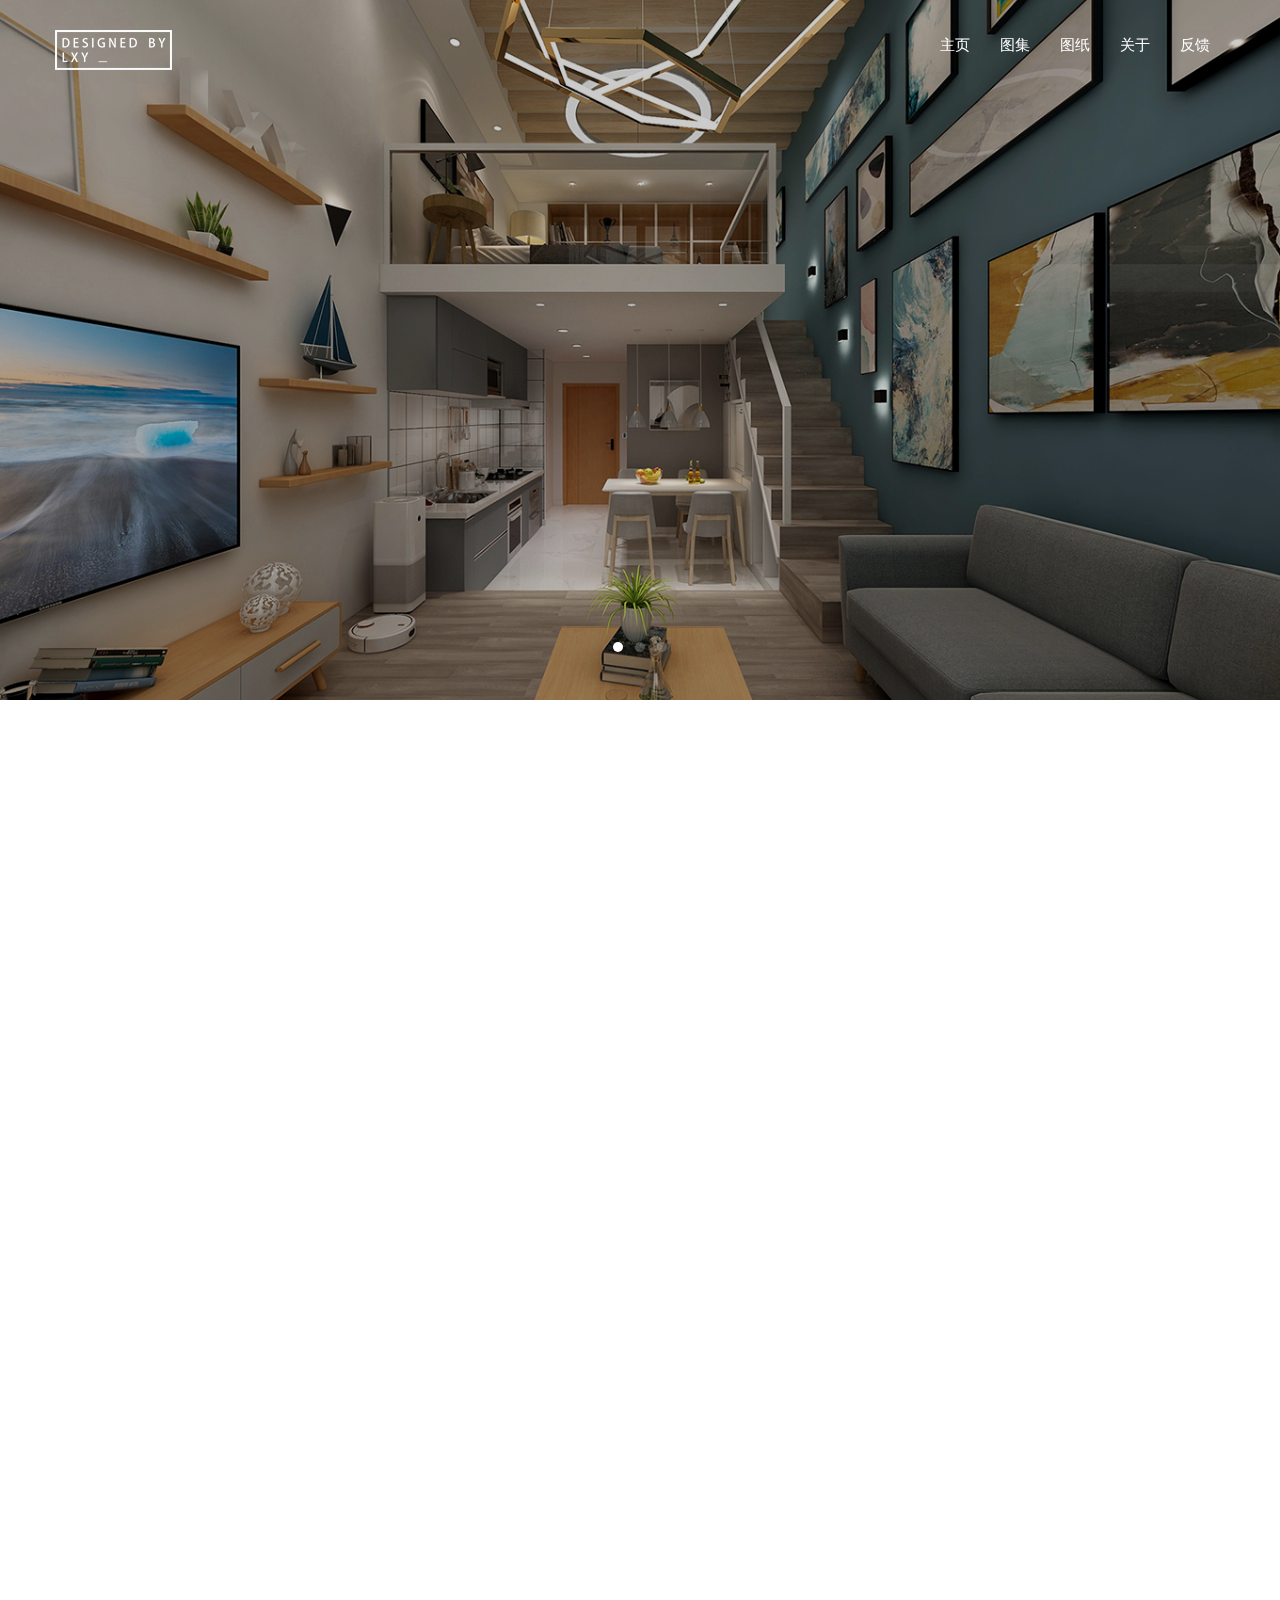
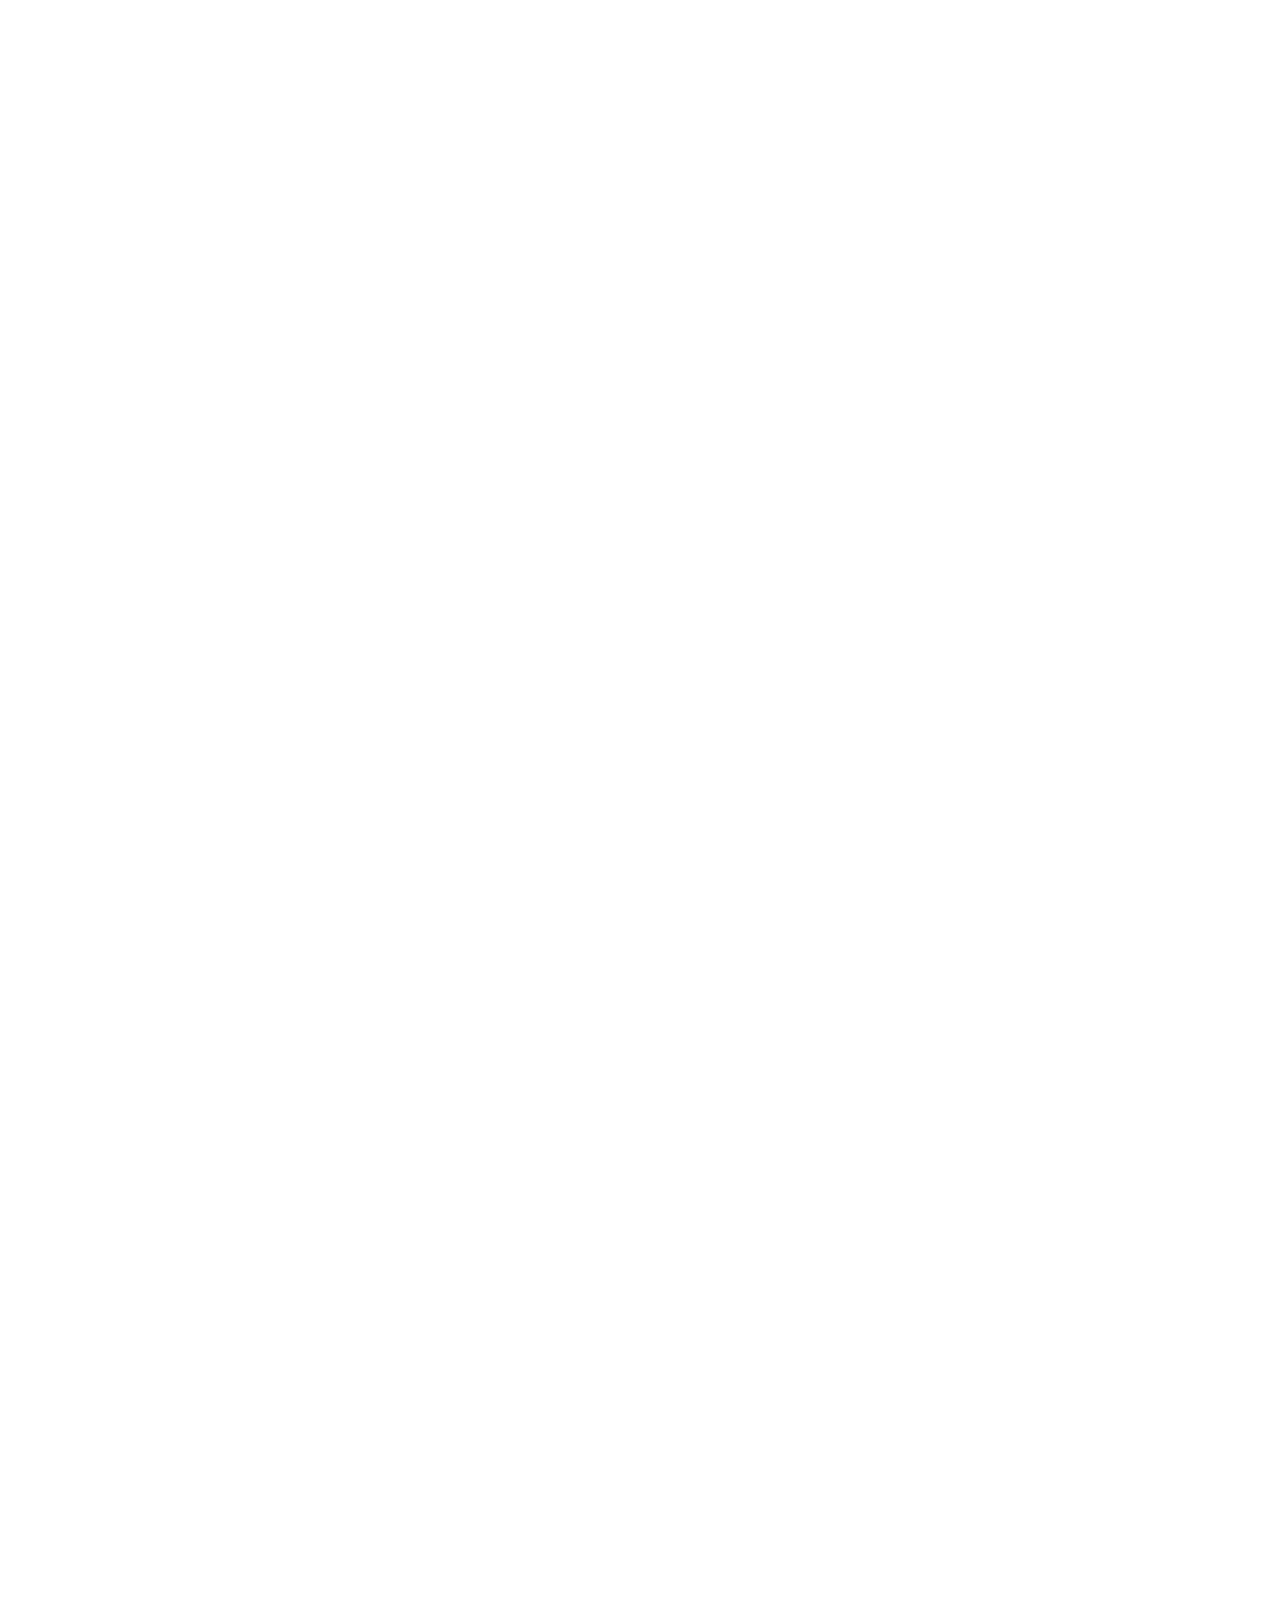
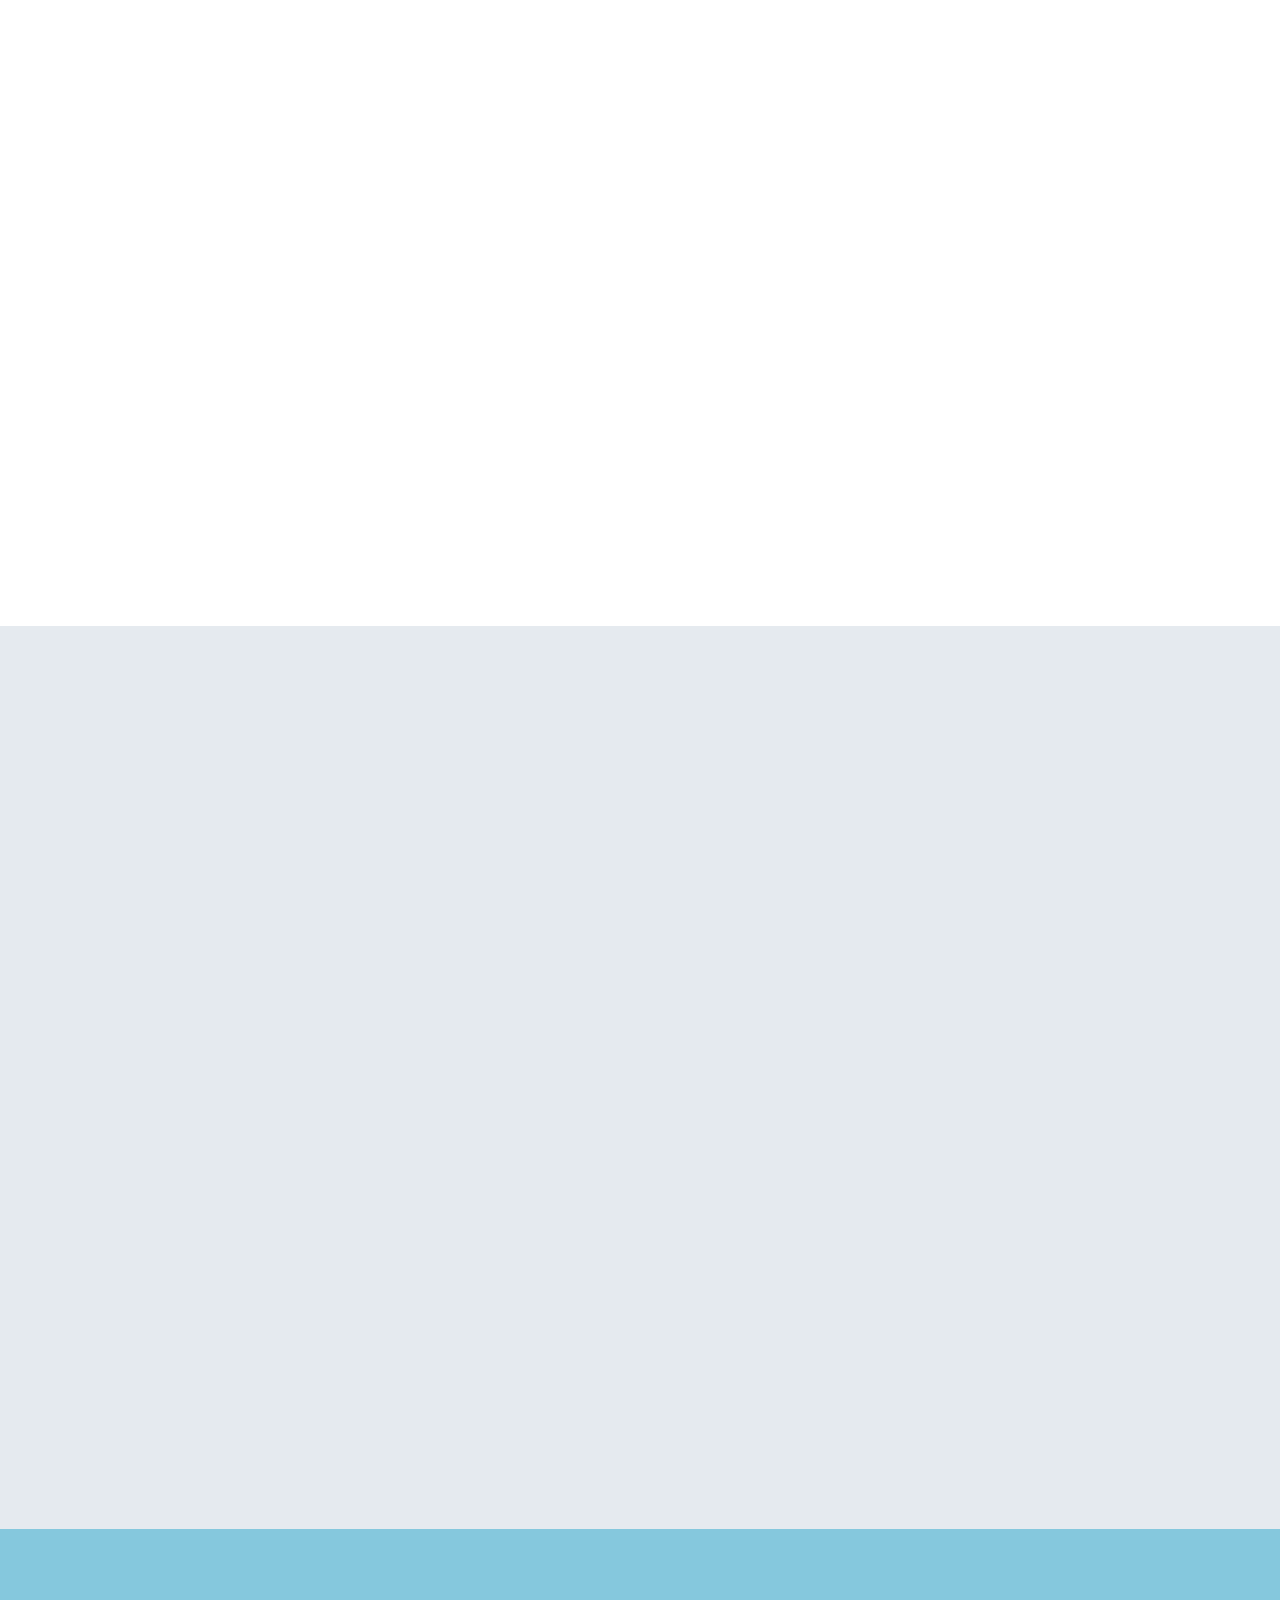
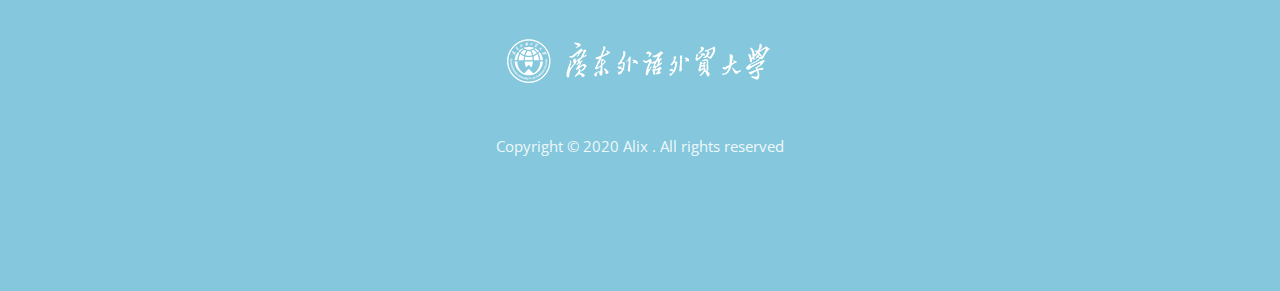
==== commit 24ef62cd: "Update index.html" ====
--- a/index.html
+++ b/index.html
@@ -259,7 +259,7 @@
               <div class="icon"><i class="icon-mobile3"></i></div>
               <div class="text">
                 <h3>多端控制</h3>
-                <p>手机 / 平板为控制中枢，查看设备状态和环境数据。<br>&nbsp;<br>&nbsp;</p>
+                <p>手机 / 平板 / 智能电视 / 智能音箱为控制中枢；<br>可通过智能终端查看设备状态和环境数据。<br>智能家居设备连接云端服务器实时远程操控。</p>
               </div>  
             </div>
             <div class="service left-icon probootstrap-animate">
@@ -275,7 +275,7 @@
               <div class="icon"><i class="icon-gears"></i></div>
               <div class="text">
                 <h3>自动化</h3>
-                <p>通过传感器识别当前状态完成特定操作。<br>&nbsp;<br>&nbsp;</p>
+                <p>通过传感器状态识别当前环境以控制智能设备。<br>传感器监测到环境变化后上报云端，<br>云端计算根据实时数据发送指令控制设备。</p>
               </div>
             </div>
           </div>
@@ -284,7 +284,7 @@
               <div class="icon"><i class="icon-lightbulb"></i></div>
               <div class="text">
                 <h3>智慧照明</h3>
-                <p>根据红外&光照传感器识别人体活动状态和光照数据，操控灯具开关。例如检测范围内有人移动即开灯，离开后关灯达到省电效果，也可根据时间和光照数据变换改变灯具亮度 / 色温。</p>
+                <p>根据红外&光照传感器识别人体活动状态和光照数据，操控灯具。<br>检测范围内有人移动即开灯，离开后关灯 节能省电 ；<br>根据时间和实时光照数据动态变换灯具亮度 / 色温。</p>
               </div>  
             </div>
             
@@ -293,15 +293,15 @@
               <div class="text">
                 <h3>安防系统</h3>
                 <p>通过多传感器与网关互联实时监测室内状态是否异常。
-					<br>当传感器被触发后上报终端系统并发出警报，保障财产安全。<br>&nbsp;</p>
+					<br>当传感器被触发后上报终端系统并发出警报，保障财产安全。<br>警报触发后主动唤醒摄像机记录画面并上传云端。</p>
               </div>
             </div>
             
             <div class="service left-icon probootstrap-animate">
               <div class="icon"><i class="icon-puzzle"></i></div>
               <div class="text">
-                <h3>语音识别</h3>
-                <p>识别语音指令进行设备控制操作，及环境状态异常时播报提醒。<br>&nbsp;<br>&nbsp;</p>
+                <h3>语音交互</h3>
+                <p>发出指令 - 识别语音指令进行设备控制&信息查询。<br>根据云端数据主动进行环境状态异常播报提醒；<br>例：室内外环境变化 / 天气预警信息 / 自然灾害预警 ...</p>
               </div>
             </div>
 
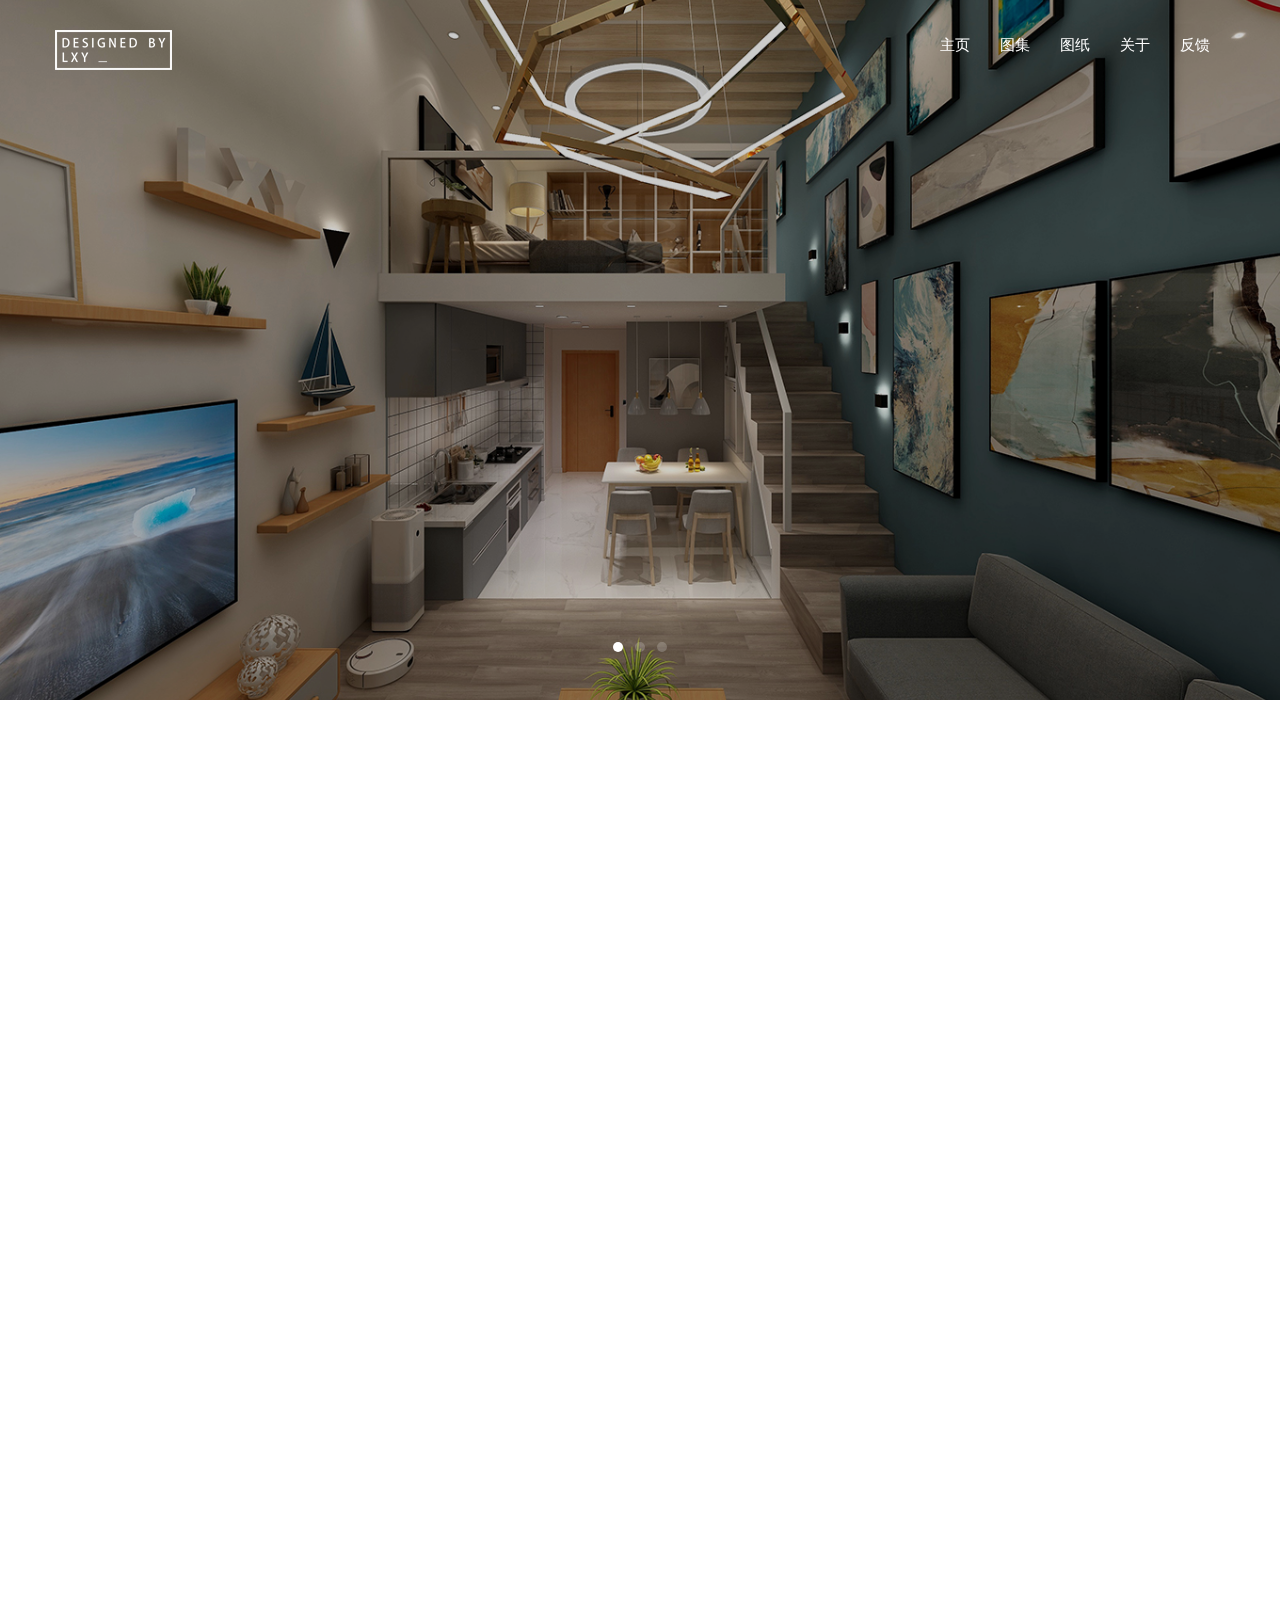
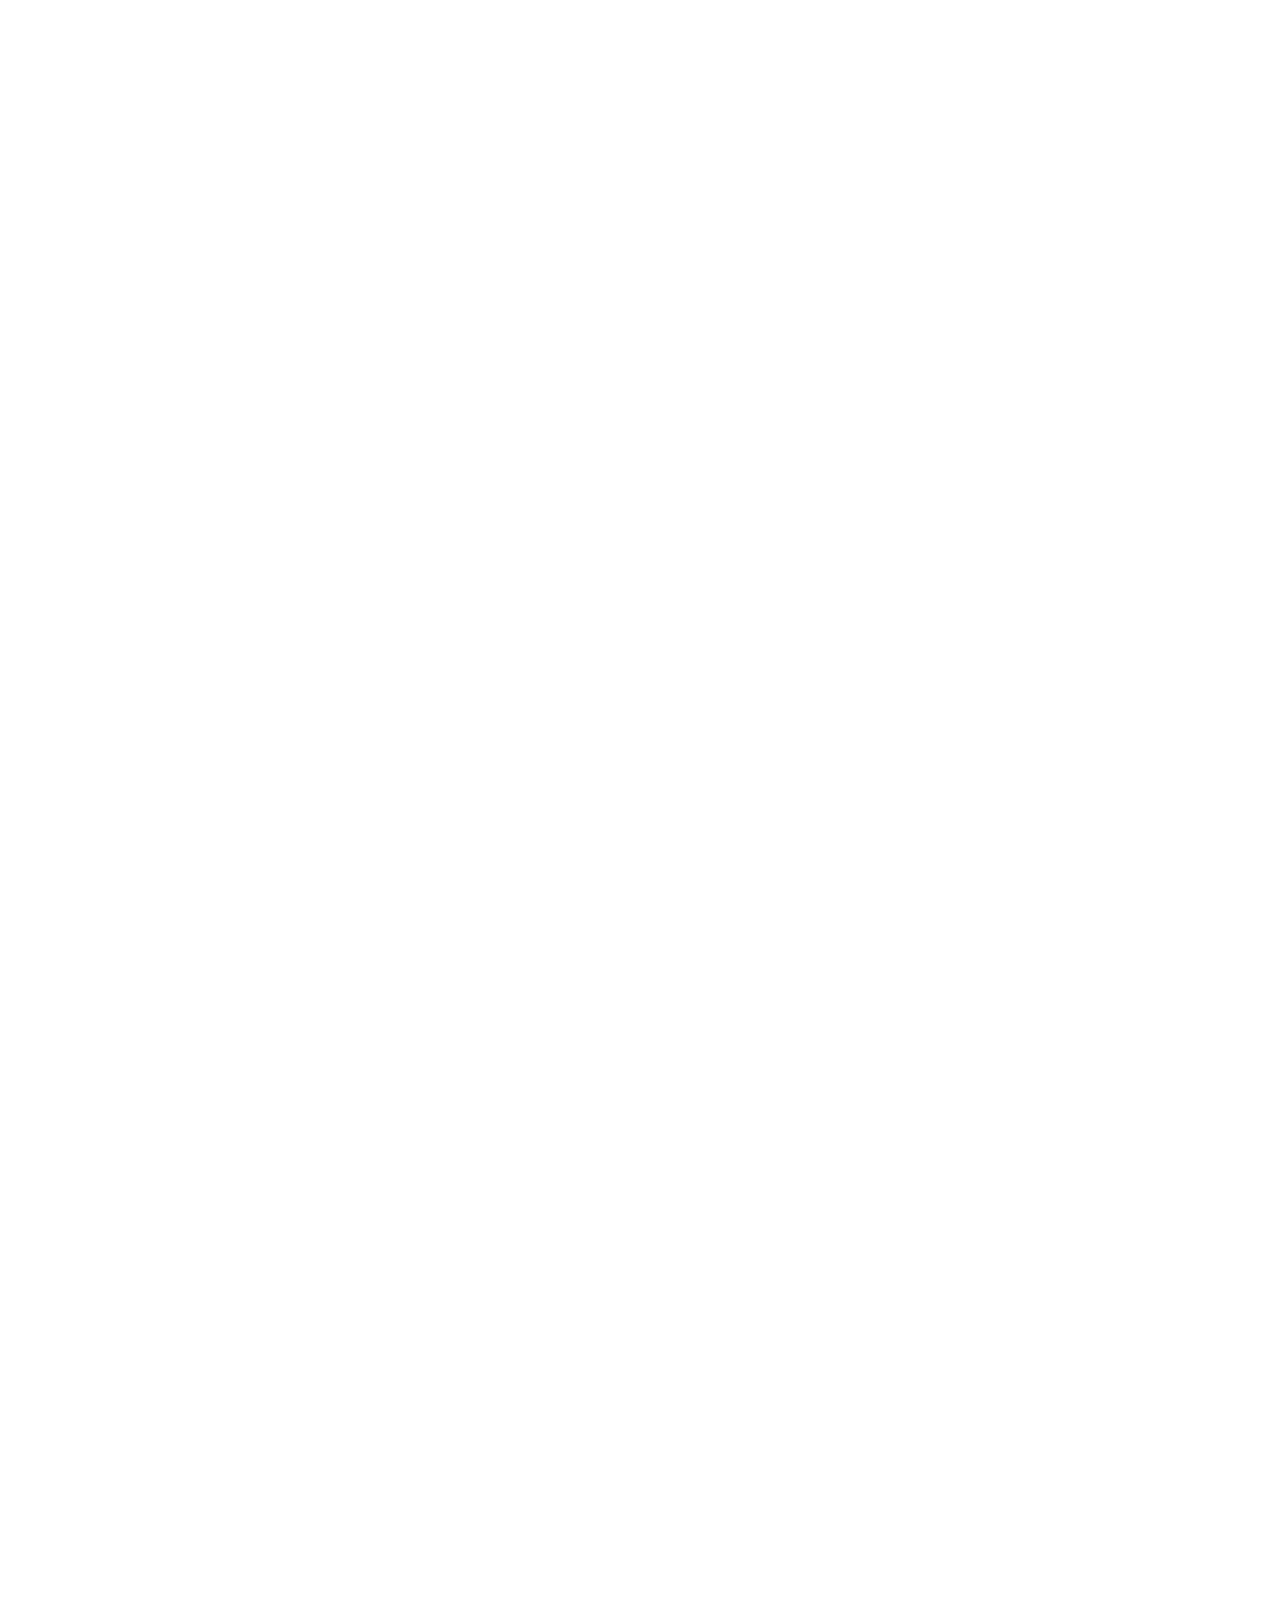
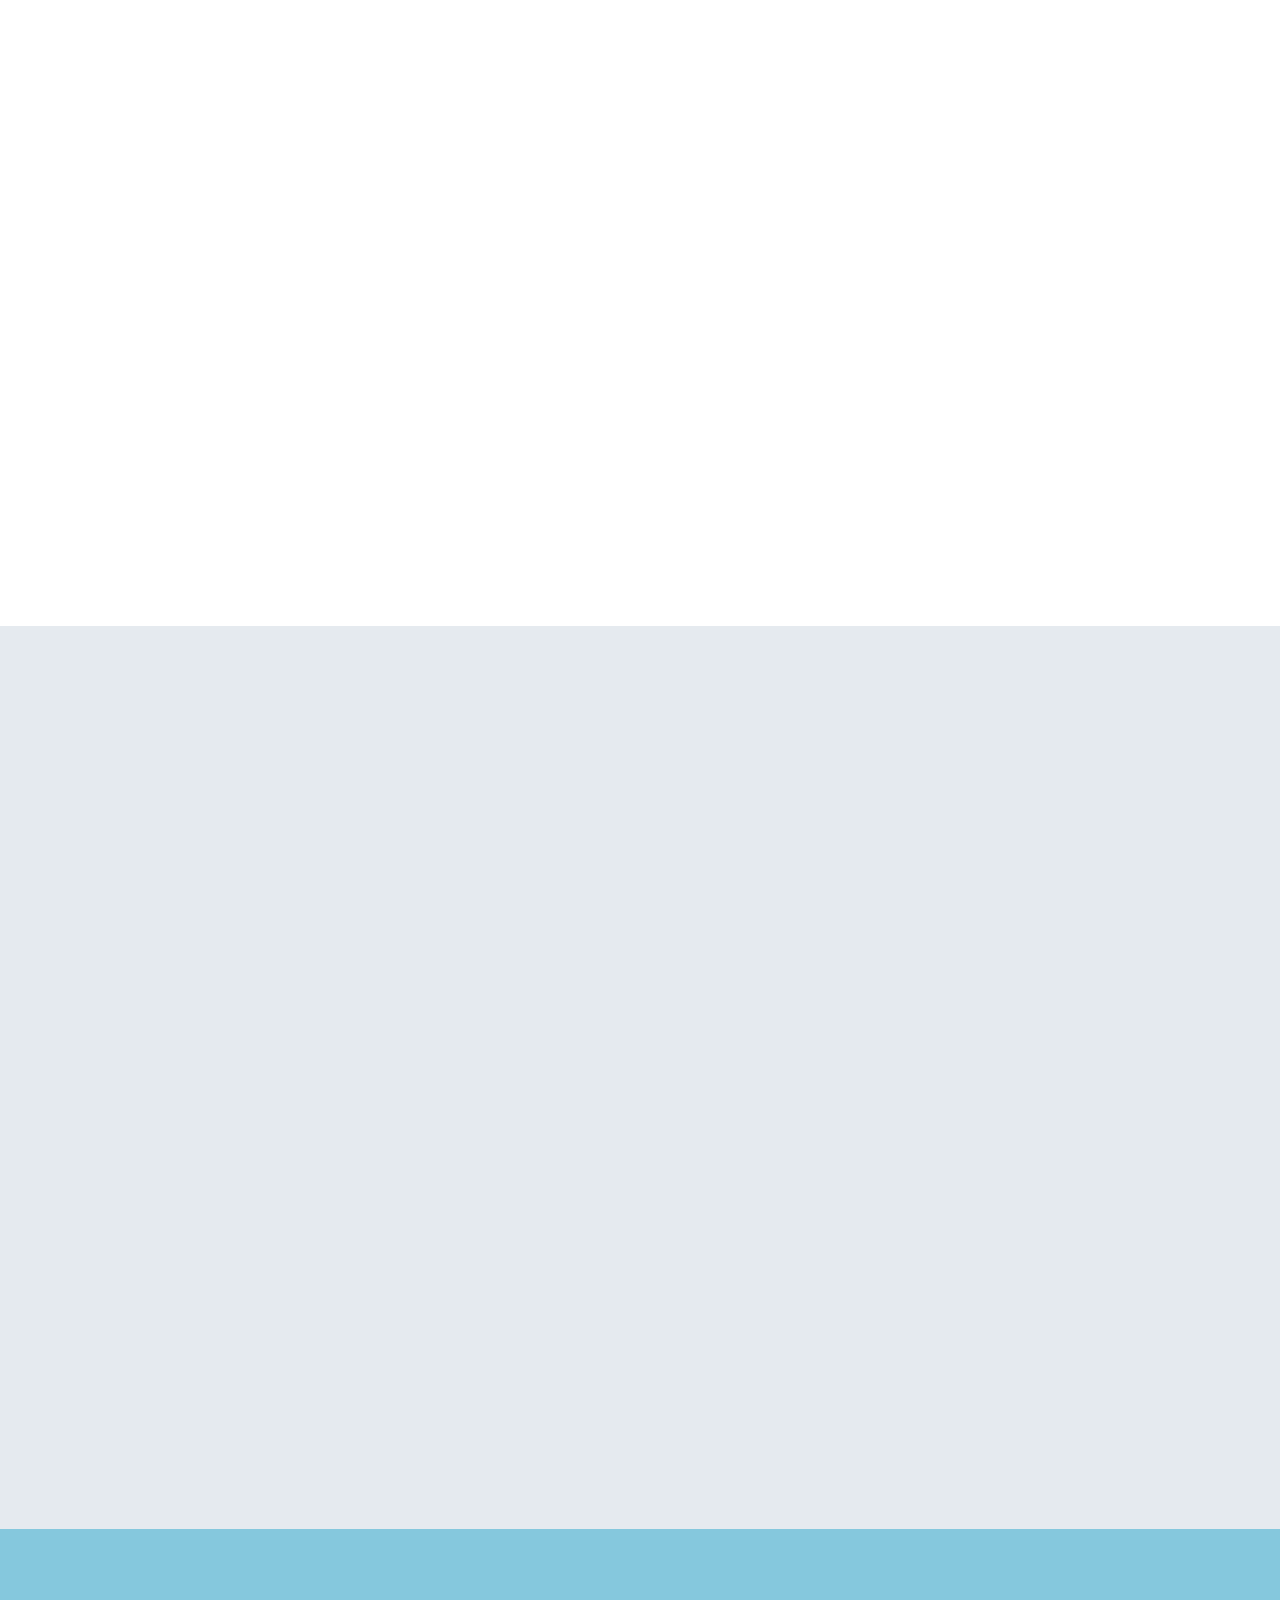
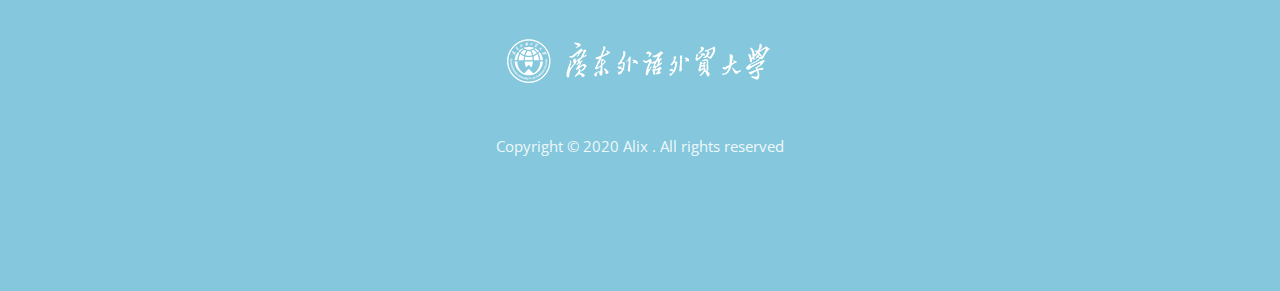
==== commit 737bac6f: "update" ====
--- a/index.html
+++ b/index.html
@@ -6,7 +6,7 @@
     <link rel="icon" type="image/x-icon" href="img/favicon.ico" />
     <link rel="shortcut icon" type="image/x-icon" href="img/favicon.ico" />
     <meta name="viewport" content="width=device-width, initial-scale=1">
-    <title>北欧复式loft | 2020 毕业设计</title>
+    <title>Nordic Style Apartment</title>
     <meta name="description" content="">
     <meta name="keywords" content="">
     
@@ -55,7 +55,7 @@
             <div class="row">
               <div class="col-md-8 col-md-offset-2">
                 <div class="probootstrap-slider-text text-center">
-                  <h1 class="probootstrap-heading probootstrap-animate">2020 环境艺术设计<br>毕业设计作品</h1>
+                  <h1 class="probootstrap-heading probootstrap-animate">Nordic Style Apartment<br>室内设计作品</h1>
                 </div>
               </div>
             </div>
@@ -66,7 +66,7 @@
             <div class="row">
               <div class="col-md-8 col-md-offset-2">
                 <div class="probootstrap-slider-text text-center">
-                  <h1 class="probootstrap-heading probootstrap-animate">2020 环境艺术设计<br>毕业设计作品</h1>
+                  <h1 class="probootstrap-heading probootstrap-animate">Nordic Style Apartment<br>室内设计作品</h1>
                 </div>
               </div>
             </div>
@@ -78,7 +78,7 @@
             <div class="row">
               <div class="col-md-8 col-md-offset-2">
                 <div class="probootstrap-slider-text text-center">
-                  <h1 class="probootstrap-heading probootstrap-animate">2020 环境艺术设计<br>毕业设计作品</h1>
+                  <h1 class="probootstrap-heading probootstrap-animate">Nordic Style Apartment<br>室内设计作品</h1>
                 </div>
               </div>
             </div>
@@ -91,7 +91,7 @@
         <div class="row">
           <div class="col-md-6 probootstrap-animate">
             <h2 class="mb0">北欧复式 loft &nbsp;<a href="https://yun.kujiale.com/design/3FO4B9YA57LD/show" class="btn btn-primary">全屋漫游</a></h2>
-			<p class="lead mt0">设计制图：刘学永 <br>指导老师：涂经明</p>
+			<p class="lead mt0">设计制图：刘学永<br>指导老师：涂经明</p>
 			<p><br>&nbsp;</p>
           </div>
           <div class="col-md-6 probootstrap-animate">
@@ -117,7 +117,7 @@
             <div class="probootstrap-service-2 probootstrap-animate">
               <div class="image">
                 <div class="image-bg">
-                  <img src="img/img_sm_1.jpg" alt="Free Bootstrap Template ">
+                  <img src="img/img_sm_1.jpg" alt="Image By Lxy">
                 </div>
               </div>
               <div class="text">
@@ -129,7 +129,7 @@
             <div class="probootstrap-service-2 probootstrap-animate">
               <div class="image">
                 <div class="image-bg">
-                  <img src="img/img_sm_3.jpg" alt="Free Bootstrap Template ">
+                  <img src="img/img_sm_3.jpg" alt="Image By Lxy">
                 </div>
               </div>
               <div class="text">
@@ -143,7 +143,7 @@
             <div class="probootstrap-service-2 probootstrap-animate">
               <div class="image">
                 <div class="image-bg">
-                  <img src="img/img_sm_2.jpg" alt="Free Bootstrap Template ">
+                  <img src="img/img_sm_2.jpg" alt="Image By Lxy">
                 </div>
               </div>
               <div class="text">
@@ -155,7 +155,7 @@
             <div class="probootstrap-service-2 probootstrap-animate">
               <div class="image">
                 <div class="image-bg">
-                  <img src="img/img_sm_4.jpg" alt="Free Bootstrap Template ">
+                  <img src="img/img_sm_4.jpg" alt="Image By Lxy">
                 </div>
               </div>
               <div class="text">
@@ -179,25 +179,25 @@
       </div>
       <div class="owl-carousel owl-work probootstrap-animate">
         <div class="item">
-            <img src="img/work_1.jpg" alt="Free Bootstrap Template ">
-        </div>
-        <div class="item">
-            <img src="img/work_2.jpg" alt="Free Bootstrap Template ">
-        </div>
-        <div class="item">
-            <img src="img/work_3.jpg" alt="Free Bootstrap Template ">
-        </div>
-        <div class="item">
-            <img src="img/work_4.jpg" alt="Free Bootstrap Template ">
+            <img src="img/work_1.jpg" alt="Image By Lxy">
+        </div>
+        <div class="item">
+            <img src="img/work_2.jpg" alt="Image By Lxy">
+        </div>
+        <div class="item">
+            <img src="img/work_3.jpg" alt="Image By Lxy">
+        </div>
+        <div class="item">
+            <img src="img/work_4.jpg" alt="Image By Lxy">
         </div>  
         <div class="item">
-            <img src="img/work_5.jpg" alt="Free Bootstrap Template ">
-        </div>
-        <div class="item">
-            <img src="img/work_6.jpg" alt="Free Bootstrap Template ">
-        </div>
-        <div class="item">
-            <img src="img/work_7.jpg" alt="Free Bootstrap Template ">
+            <img src="img/work_5.jpg" alt="Image By Lxy">
+        </div>
+        <div class="item">
+            <img src="img/work_6.jpg" alt="Image By Lxy">
+        </div>
+        <div class="item">
+            <img src="img/work_7.jpg" alt="Image By Lxy">
         </div>
       </div>
     </section>      
@@ -259,23 +259,27 @@
               <div class="icon"><i class="icon-mobile3"></i></div>
               <div class="text">
                 <h3>多端控制</h3>
-                <p>手机 / 平板 / 智能电视 / 智能音箱为控制中枢；<br>可通过智能终端查看设备状态和环境数据。<br>智能家居设备连接云端服务器实时远程操控。</p>
+                <p>手机 / 平板 / 智能电视 / 智能音箱为控制中枢；<br>
+					可通过智能终端查看设备状态和环境数据。<br>
+					智能家居设备连接云端服务器实时远程操控。</p>
               </div>  
             </div>
             <div class="service left-icon probootstrap-animate">
               <div class="icon"><i class="icon-linegraph"></i></div>
               <div class="text">
                 <h3>数据可视化</h3>
-                <p>可通过手机等终端设备查看实时 / 历史环境数据图表。<br>
+                <p>可通过手机等终端设备查看实时 / 历史数据。<br>
 					根据数据分析环境状态给予实时解决方案。<br>
-					包括：温度、湿度、空气质量等。</p>
+					包括：温度、湿度、空气质量等可视化图表。</p>
               </div>
             </div>
             <div class="service left-icon probootstrap-animate">
               <div class="icon"><i class="icon-gears"></i></div>
               <div class="text">
                 <h3>自动化</h3>
-                <p>通过传感器状态识别当前环境以控制智能设备。<br>传感器监测到环境变化后上报云端，<br>云端计算根据实时数据发送指令控制设备。</p>
+                <p>通过传感器状态识别当前环境以控制智能设备。<br>
+					传感器监测到环境变化后上报云端，<br>
+					云端计算根据实时数据向设备发送控制指令。</p>
               </div>
             </div>
           </div>
@@ -284,7 +288,7 @@
               <div class="icon"><i class="icon-lightbulb"></i></div>
               <div class="text">
                 <h3>智慧照明</h3>
-                <p>根据红外&光照传感器识别人体活动状态和光照数据，操控灯具。<br>检测范围内有人移动即开灯，离开后关灯 节能省电 ；<br>根据时间和实时光照数据动态变换灯具亮度 / 色温。</p>
+                <p>根据红外&光照传感器识别人体活动状态和光照数据，操控灯具。<br>检测范围内有人移动即开灯，离开后即关灯；<br>根据时间变化和实时光照度数据 动态变换灯具亮度&色温。</p>
               </div>  
             </div>
             
@@ -292,8 +296,9 @@
               <div class="icon"><i class="icon-shield3"></i></div>
               <div class="text">
                 <h3>安防系统</h3>
-                <p>通过多传感器与网关互联实时监测室内状态是否异常。
-					<br>当传感器被触发后上报终端系统并发出警报，保障财产安全。<br>警报触发后主动唤醒摄像机记录画面并上传云端。</p>
+                <p>通过多传感器与网关互联实时监测室内状态：<br>
+					警报被触发后主动给终端设备发送报警信息；<br>
+					警报时主动唤醒摄像机记录画面并上传云端。</p>
               </div>
             </div>
             
@@ -301,7 +306,9 @@
               <div class="icon"><i class="icon-puzzle"></i></div>
               <div class="text">
                 <h3>语音交互</h3>
-                <p>发出指令 - 识别语音指令进行设备控制&信息查询。<br>根据云端数据主动进行环境状态异常播报提醒；<br>例：室内外环境变化 / 天气预警信息 / 自然灾害预警 ...</p>
+                <p>识别语音指令进行设备控制&信息查询。<br>
+					根据云端数据主动进行环境状态异常播报提醒；<br>
+					例：室内外环境变化 / 天气预警 / 自然灾害预警 ...</p>
               </div>
             </div>
 
